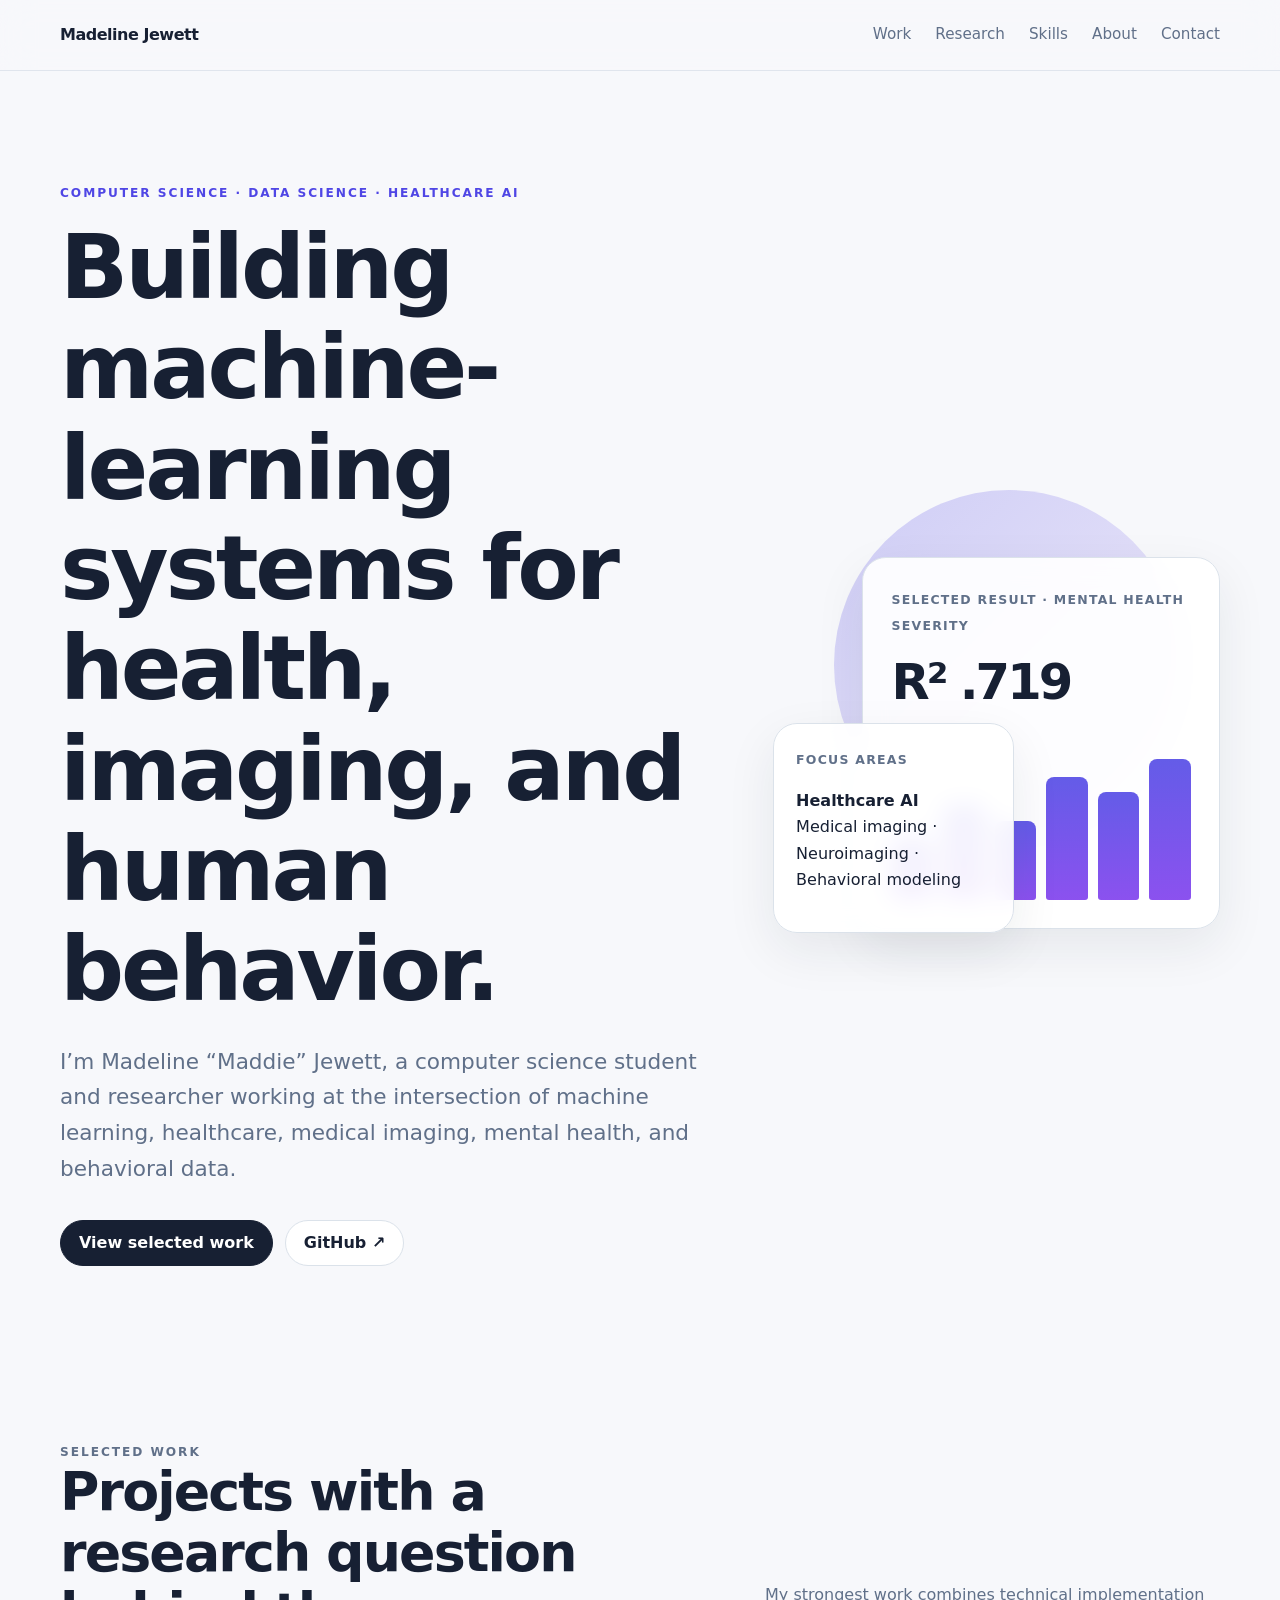
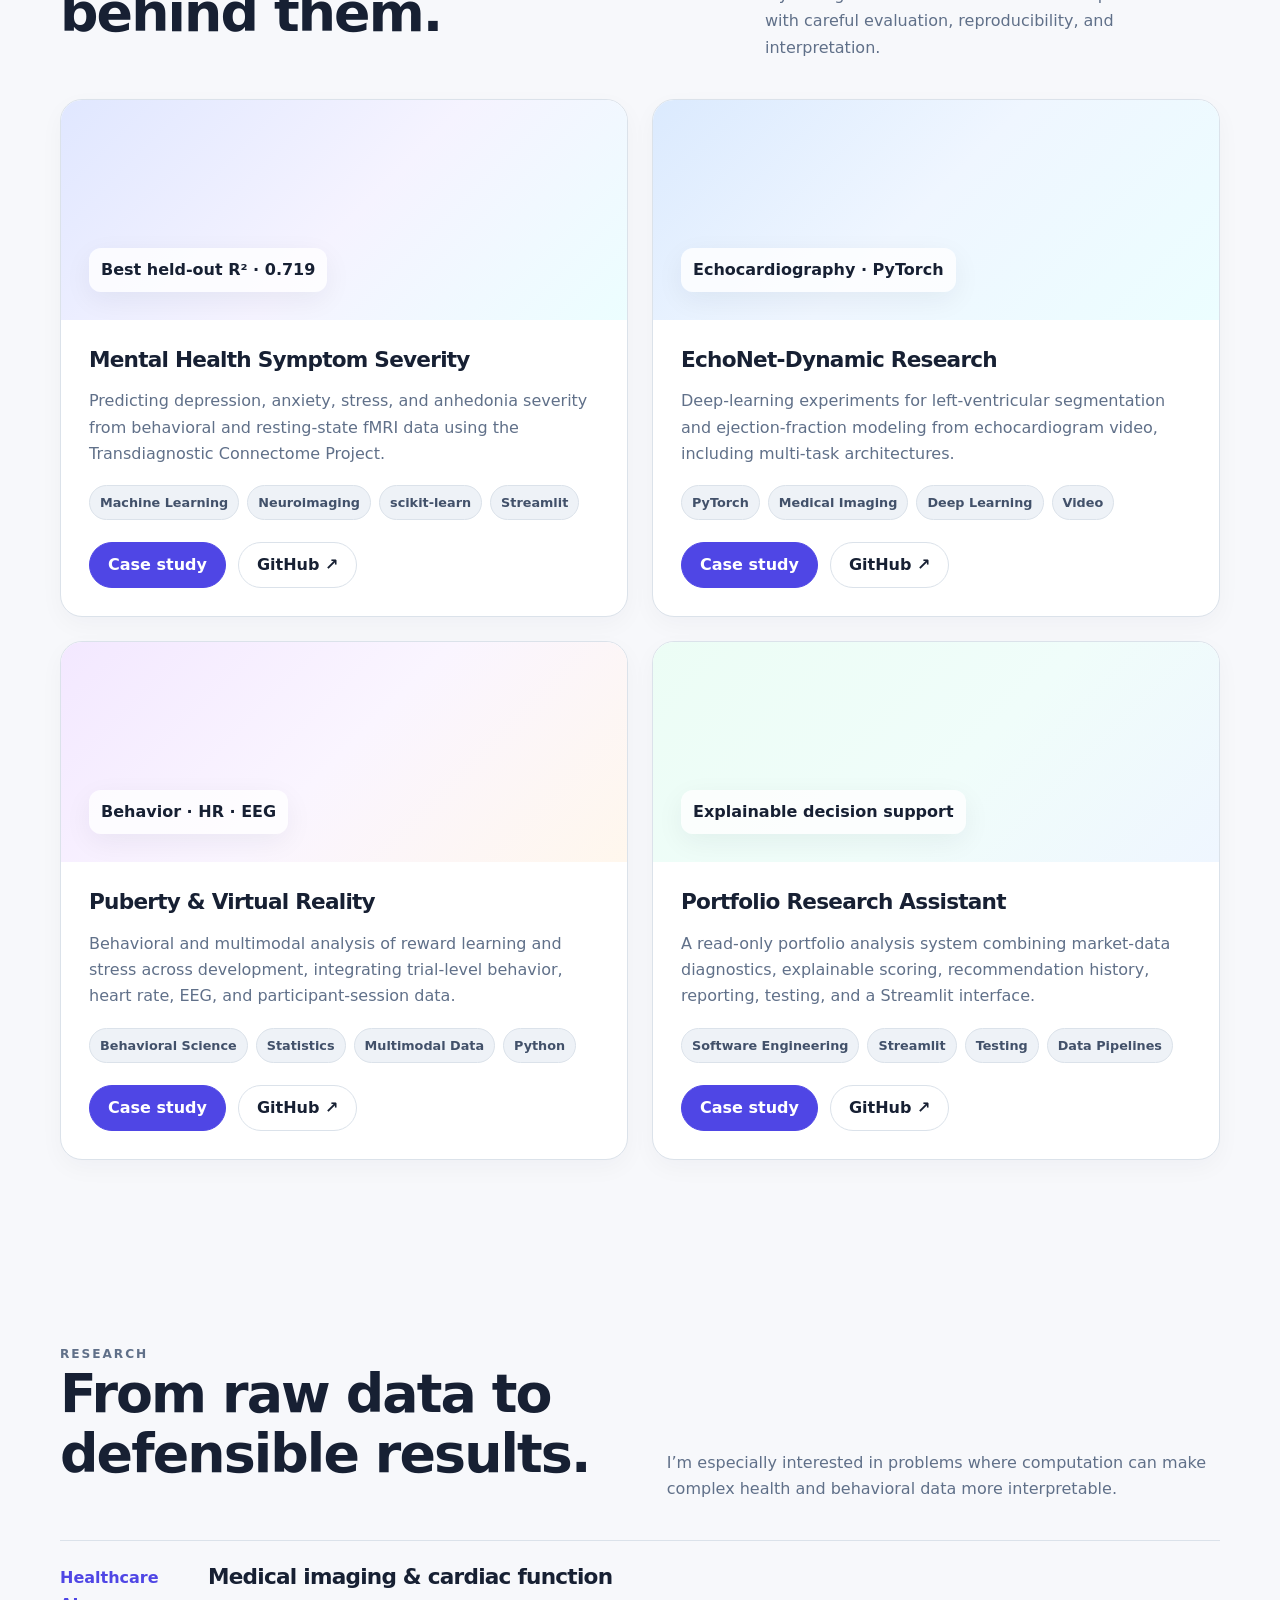
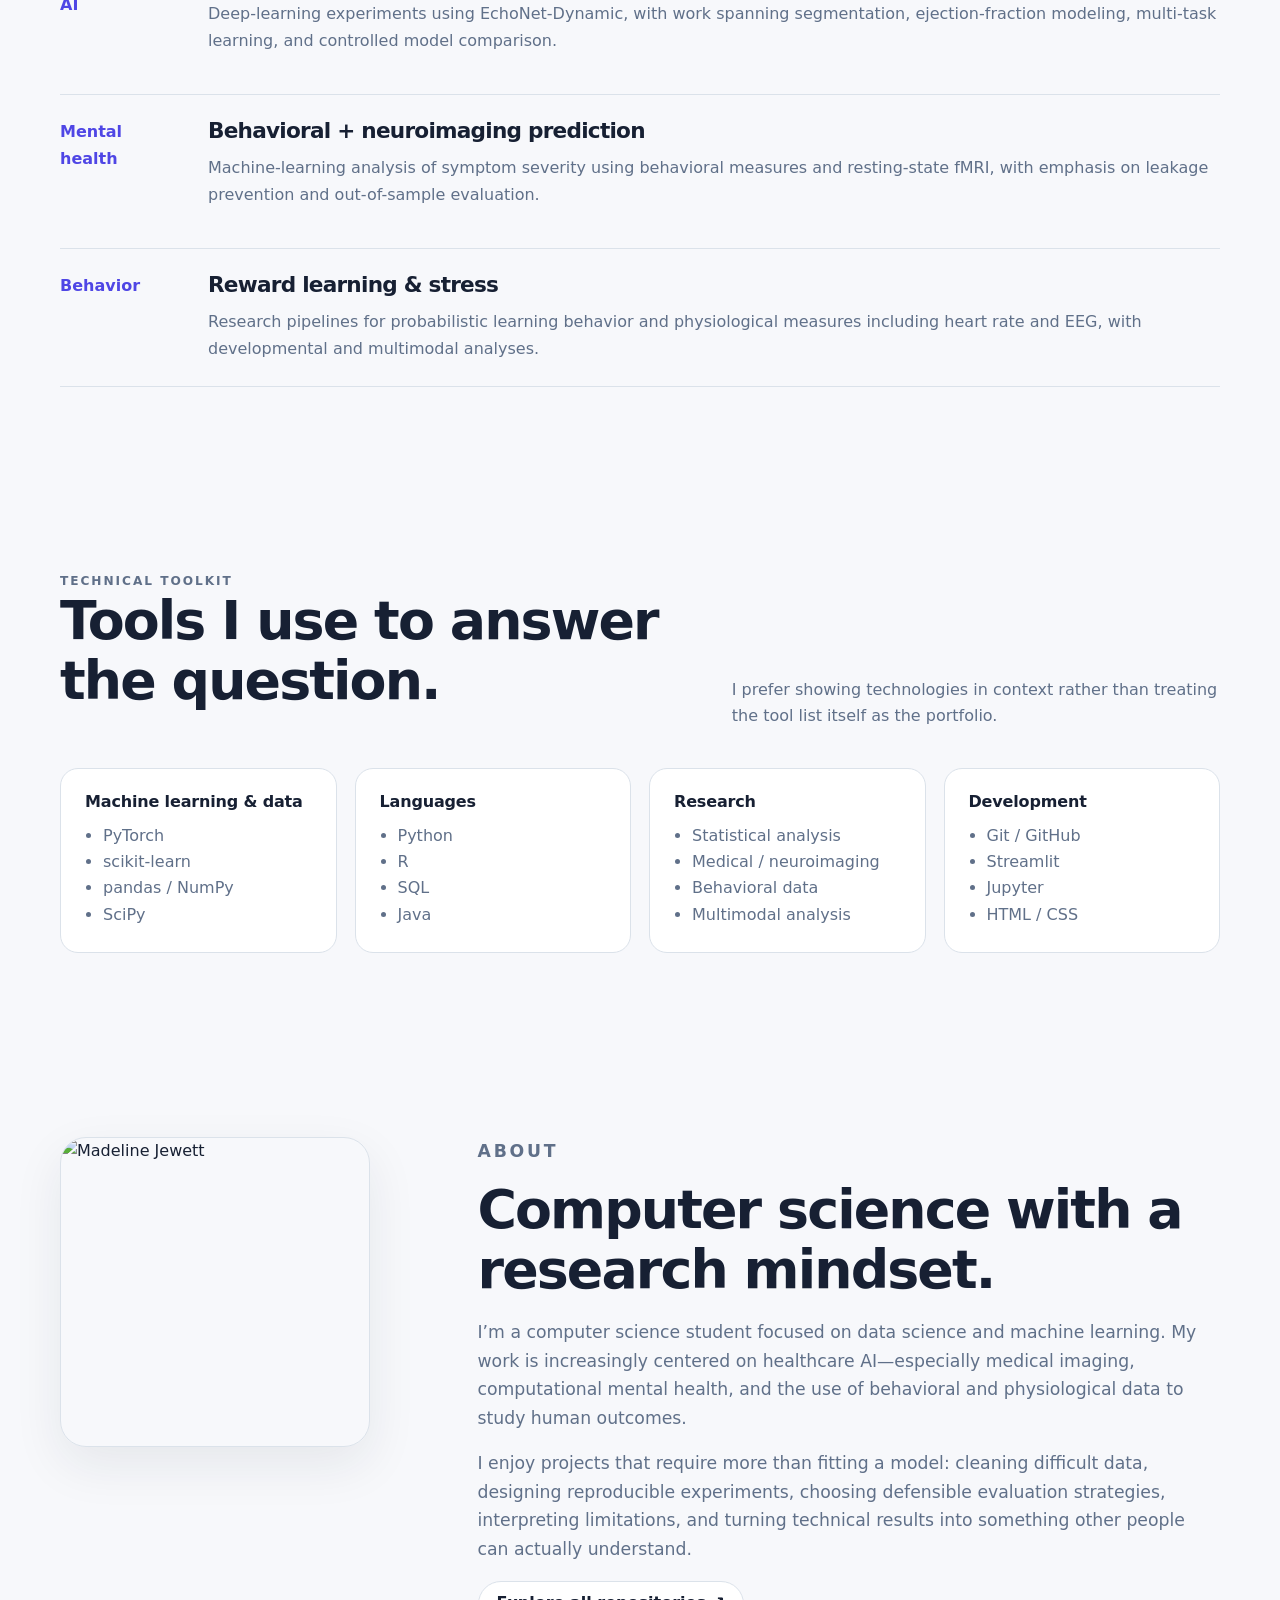
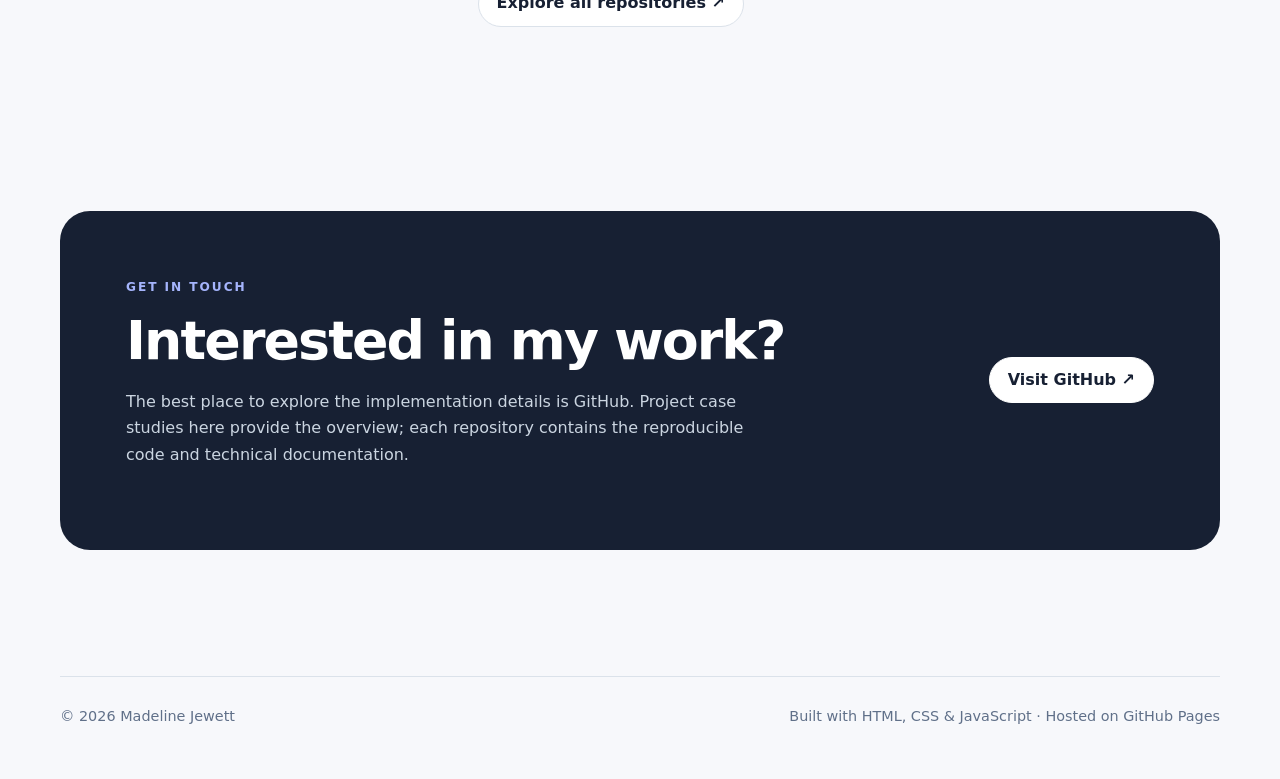
==== index.html @ f9322f72 "Formatting" ====
<!doctype html>
<html lang="en">
  <head><meta charset="utf-8">
    <meta name="viewport" content="width=device-width,initial-scale=1">
    <title>Madeline Jewett | Data Science, Machine Learning & Healthcare AI</title>
    <meta name="description" content="Portfolio of Madeline Jewett: computer science, data science, 
      machine learning, healthcare AI, medical imaging, and behavioral research.">
    <meta property="og:title" content="Madeline Jewett | Portfolio">
    <meta property="og:description" content="Machine learning, healthcare AI, medical imaging, and behavioral research.">
    <meta property="og:type" content="website"><meta property="og:url" content="https://jewettm530.github.io/">
    <link rel="icon" href="assets/images/favicon.svg">
    <link rel="stylesheet" href="assets/css/styles.css"></head>
<body>
  <header class="site-header">
      <div class="container nav">
        <a class="brand" href="#top">Madeline Jewett</a>
        <button class="nav-toggle" aria-label="Toggle navigation">☰</button>
        <nav class="nav-links">
          <a href="#work">Work</a>
          <a href="#research">Research</a>
          <a href="#skills">Skills</a>
          <a href="#about">About</a>
          <a href="#contact">Contact</a>
        </nav>
      </div>
  </header>
  <main id="top">
    <section class="hero">
      <div class="container hero-grid">
        <div>
          <p class="eyebrow">Computer Science · Data Science · Healthcare AI</p>
          <h1>Building machine-learning systems for health, imaging, and human behavior.</h1>
          <p class="hero-copy">I’m Madeline “Maddie” Jewett, a computer science student and 
            researcher working at the intersection of machine learning, healthcare, medical imaging, 
            mental health, and behavioral data.</p>
          <div class="hero-actions">
            <a class="btn btn-primary" href="#work">View selected work</a>
            <a class="btn" href="https://github.com/jewettm530" target="_blank" rel="noreferrer">GitHub ↗</a>
          </div>
        </div>
        <div class="hero-visual" aria-hidden="true">
          <div class="hero-orb"></div>
          <div class="hero-panel main">
            <span class="mini-label">Selected result · mental health severity</span>
            <div class="metric">R² .719</div>
            <div class="chart">
              <div class="bar"></div>
              <div class="bar"></div>
              <div class="bar"></div>
              <div class="bar"></div>
              <div class="bar"></div>
              <div class="bar"></div>
            </div></div>
          <div class="hero-panel small">
            <span class="mini-label">Focus areas</span>
            <p><strong>Healthcare AI</strong>
              <br>Medical imaging · Neuroimaging · Behavioral modeling
            </p>
          </div>
        </div>
      </div>
    </section>
    <section id="work" class="section">
      <div class="container">
        <div class="section-head">
          <div><p class="eyebrow">Selected work</p>
            <h2>Projects with a research question behind them.</h2>
          </div><p>My strongest work combines technical implementation with careful evaluation, 
            reproducibility, and interpretation.</p>
        </div>
        <div class="projects">
          <article class="project-card">
            <div class="project-visual">
              <span class="visual-chip">Best held-out R² · 0.719</span>
            </div>
            <div class="project-body">
              <h3>Mental Health Symptom Severity</h3>
              <p>Predicting depression, anxiety, stress, and anhedonia severity from behavioral and 
                resting-state fMRI data using the Transdiagnostic Connectome Project.</p>
              <div class="tags">
                <span class="tag">Machine Learning</span>
                <span class="tag">Neuroimaging</span>
                <span class="tag">scikit-learn</span>
                <span class="tag">Streamlit</span>
              </div>
              <div class="card-actions">
                <a class="btn btn-accent" href="projects/mh-severity.html">Case study</a>
                <a class="btn" href="https://github.com/jewettm530/MH-Severity" target="_blank" rel="noreferrer">GitHub ↗</a>
              </div>
            </div>
          </article>
          <article class="project-card">
            <div class="project-visual">
              <span class="visual-chip">Echocardiography · PyTorch</span>
            </div>
            <div class="project-body">
              <h3>EchoNet-Dynamic Research</h3>
              <p>Deep-learning experiments for left-ventricular segmentation and ejection-fraction 
                modeling from echocardiogram video, including multi-task architectures.</p>
              <div class="tags">
                <span class="tag">PyTorch</span>
                <span class="tag">Medical Imaging</span>
                <span class="tag">Deep Learning</span>
                <span class="tag">Video</span>
              </div><div class="card-actions">
                <a class="btn btn-accent" href="projects/echonet.html">Case study</a>
                <a class="btn" href="https://github.com/jewettm530/dynamic" target="_blank" rel="noreferrer">GitHub ↗</a>
              </div>
            </div>
          </article>
          <article class="project-card">
            <div class="project-visual">
              <span class="visual-chip">Behavior · HR · EEG</span>
            </div>
            <div class="project-body">
              <h3>Puberty & Virtual Reality</h3>
              <p>Behavioral and multimodal analysis of reward learning and stress across development, 
                integrating trial-level behavior, heart rate, EEG, and participant-session data.</p>
              <div class="tags">
                <span class="tag">Behavioral Science</span>
                <span class="tag">Statistics</span>
                <span class="tag">Multimodal Data</span>
                <span class="tag">Python</span>
              </div><div class="card-actions">
                <a class="btn btn-accent" href="projects/puberty-vr.html">Case study</a>
                <a class="btn" href="https://github.com/jewettm530/Puberty_VR" target="_blank" rel="noreferrer">GitHub ↗</a>
              </div>
            </div>
          </article>
          <article class="project-card">
            <div class="project-visual">
              <span class="visual-chip">Explainable decision support</span>
            </div>
            <div class="project-body">
              <h3>Portfolio Research Assistant</h3>
              <p>A read-only portfolio analysis system combining market-data diagnostics, explainable 
                scoring, recommendation history, reporting, testing, and a Streamlit interface.</p>
              <div class="tags">
                <span class="tag">Software Engineering</span>
                <span class="tag">Streamlit</span>
                <span class="tag">Testing</span>
                <span class="tag">Data Pipelines</span>
              </div>
              <div class="card-actions">
                <a class="btn btn-accent" href="projects/portfolio-assistant.html">Case study</a>
                <a class="btn" href="https://github.com/jewettm530/Stock_Agent" target="_blank" rel="noreferrer">GitHub ↗</a>
              </div>
            </div>
          </article>
        </div>
      </div>
    </section>
    <section id="research" class="section">
      <div class="container">
        <div class="section-head">
          <div><p class="eyebrow">Research</p>
            <h2>From raw data to defensible results.</h2>
          </div>
          <p>I’m especially interested in problems where computation can make complex health and 
            behavioral data more interpretable.</p>
        </div>
        <div class="timeline">
          <div class="timeline-item">
            <div class="timeline-date">Healthcare AI</div>
            <div class="timeline-copy">
              <h3>Medical imaging & cardiac function</h3>
              <p>Deep-learning experiments using EchoNet-Dynamic, with work spanning segmentation, 
                ejection-fraction modeling, multi-task learning, and controlled model comparison.</p>
            </div>
          </div>
          <div class="timeline-item">
            <div class="timeline-date">Mental health</div>
            <div class="timeline-copy">
              <h3>Behavioral + neuroimaging prediction</h3>
              <p>Machine-learning analysis of symptom severity using behavioral measures and 
                resting-state fMRI, with emphasis on leakage prevention and out-of-sample evaluation.</p>
            </div>
          </div>
          <div class="timeline-item">
            <div class="timeline-date">Behavior
            </div>
            <div class="timeline-copy">
              <h3>Reward learning & stress</h3>
              <p>Research pipelines for probabilistic learning behavior and physiological measures 
                including heart rate and EEG, with developmental and multimodal analyses.</p>
            </div>
          </div>
        </div>
      </div>
    </section>
    <section id="skills" class="section">
      <div class="container">
        <div class="section-head">
          <div><p class="eyebrow">Technical toolkit</p>
            <h2>Tools I use to answer the question.</h2>
          </div>
          <p>I prefer showing technologies in context rather than treating the tool list itself as the 
            portfolio.</p>
        </div>
        <div class="skills-grid">
          <div class="skill-card">
            <h3>Machine learning & data</h3>
            <ul class="skill-list">
              <li>PyTorch</li>
              <li>scikit-learn</li>
              <li>pandas / NumPy</li>
              <li>SciPy</li>
            </ul>
          </div>
          <div class="skill-card">
            <h3>Languages</h3>
            <ul class="skill-list">
              <li>Python</li>
              <li>R</li>
              <li>SQL</li>
              <li>Java</li>
            </ul>
          </div>
          <div class="skill-card">
            <h3>Research</h3>
            <ul class="skill-list">
              <li>Statistical analysis</li>
              <li>Medical / neuroimaging</li>
              <li>Behavioral data</li>
              <li>Multimodal analysis</li>
            </ul>
          </div>
          <div class="skill-card">
            <h3>Development</h3>
            <ul class="skill-list">
              <li>Git / GitHub</li>
              <li>Streamlit</li>
              <li>Jupyter</li>
              <li>HTML / CSS</li>
            </ul>
          </div>
        </div>
      </div>
    </section>
    <section id="about" class="section">
      <div class="container about-grid">
        <div>
          <img class="profile-img" src="https://avatars.githubusercontent.com/u/276103798?v=4" alt="Madeline Jewett">
        </div>
        <div class="about-copy">
          <p class="eyebrow">About</p>
          <h2>Computer science with a research mindset.</h2>
          <p>I’m a computer science student focused on data science and machine learning. My work is increasingly
            centered on healthcare AI—especially medical imaging, computational mental health, and the use of 
            behavioral and physiological data to study human outcomes.</p>
          <p>I enjoy projects that require more than fitting a model: cleaning difficult data, designing 
            reproducible experiments, choosing defensible evaluation strategies, interpreting limitations, 
            and turning technical results into something other people can actually understand.</p>
          <div class="hero-actions">
            <a class="btn" href="https://github.com/jewettm530" target="_blank" rel="noreferrer">Explore all repositories ↗</a>
          </div>
        </div>
      </div>
    </section>
    <section id="contact" class="section">
      <div class="container">
        <div class="contact-card">
          <div><p class="eyebrow" style="color:#a5b4fc">Get in touch</p>
            <h2>Interested in my work?</h2>
            <p>The best place to explore the implementation details is GitHub. Project case studies here 
              provide the overview; each repository contains the reproducible code and technical 
              documentation.</p>
          </div>
          <a class="btn" href="https://github.com/jewettm530" target="_blank" rel="noreferrer">Visit GitHub ↗</a>
        </div>
      </div>
    </section>
  </main>
  <footer class="site-footer">
    <div class="container footer-row">
      <span>© <span data-year></span> Madeline Jewett</span>
      <span>Built with HTML, CSS & JavaScript · Hosted on GitHub Pages</span>
    </div>
  </footer>
  <script src="assets/js/main.js"></script>
</body>
</html>
---- assets/css/styles.css ----
:root{--bg:#f7f8fb;--surface:#fff;--surface2:#eef2f7;--text:#172033;--muted:#607089;--line:#dbe2ea;--accent:#4f46e5;--accent2:#7c3aed;--soft:#eef2ff;--shadow:0 18px 50px rgba(23,32,51,.08);--r:22px;--max:1160px}*{box-sizing:border-box}html{scroll-behavior:smooth}body{margin:0;background:var(--bg);color:var(--text);font-family:Inter,ui-sans-serif,system-ui,-apple-system,BlinkMacSystemFont,"Segoe UI",sans-serif;line-height:1.65;-webkit-font-smoothing:antialiased}a{color:inherit;text-decoration:none}a:focus-visible,button:focus-visible{outline:3px solid rgba(79,70,229,.35);outline-offset:4px}img{max-width:100%;display:block}.container{width:min(calc(100% - 40px),var(--max));margin:auto}.section{padding:92px 0}.site-header{position:sticky;top:0;z-index:50;backdrop-filter:blur(16px);background:rgba(247,248,251,.88);border-bottom:1px solid rgba(219,226,234,.8)}.nav{min-height:70px;display:flex;align-items:center;justify-content:space-between;gap:28px}.brand{font-weight:850;letter-spacing:-.03em}.nav-links{display:flex;align-items:center;gap:24px;color:var(--muted);font-size:.95rem}.nav-links a:hover{color:var(--text)}.nav-toggle{display:none;border:0;background:transparent;font-size:1.5rem;color:var(--text)}.hero{padding:112px 0 84px;overflow:hidden}.hero-grid{display:grid;grid-template-columns:1.18fr .82fr;gap:70px;align-items:center}.eyebrow{margin:0 0 14px;text-transform:uppercase;letter-spacing:.16em;font-size:.76rem;font-weight:800;color:var(--accent)}h1,h2,h3{line-height:1.12;letter-spacing:-.035em;margin-top:0}h1{font-size:clamp(3.35rem,7vw,6.5rem);margin-bottom:24px}h2{font-size:clamp(2.25rem,4.2vw,3.75rem);margin-bottom:18px}h3{font-size:1.35rem;margin-bottom:12px}.hero-copy{font-size:clamp(1.1rem,1.8vw,1.35rem);color:var(--muted);max-width:720px;margin:0 0 34px}.hero-actions,.card-actions{display:flex;gap:12px;flex-wrap:wrap}.btn{display:inline-flex;align-items:center;justify-content:center;gap:8px;min-height:46px;padding:0 18px;border-radius:999px;font-weight:750;border:1px solid var(--line);background:var(--surface);transition:.2s}.btn:hover{transform:translateY(-2px);box-shadow:0 8px 22px rgba(23,32,51,.09)}.btn-primary{background:var(--text);color:#fff;border-color:var(--text)}.btn-accent{background:var(--accent);color:#fff;border-color:var(--accent)}.hero-visual{position:relative;min-height:500px}.hero-orb{position:absolute;width:350px;height:350px;border-radius:50%;background:linear-gradient(135deg,rgba(79,70,229,.24),rgba(124,58,237,.08));right:8%;top:3%}.hero-panel{position:absolute;background:rgba(255,255,255,.92);border:1px solid var(--line);border-radius:24px;box-shadow:var(--shadow);backdrop-filter:blur(12px)}.hero-panel.main{width:80%;right:0;top:82px;padding:28px}.hero-panel.small{width:54%;left:0;bottom:42px;padding:22px}.mini-label{color:var(--muted);font-size:.78rem;text-transform:uppercase;letter-spacing:.1em;font-weight:800}.metric{font-size:3.1rem;font-weight:850;letter-spacing:-.06em;margin:4px 0 0}.chart{height:150px;margin-top:26px;display:flex;align-items:end;gap:10px}.bar{flex:1;border-radius:8px 8px 3px 3px;background:linear-gradient(180deg,var(--accent),var(--accent2));opacity:.88}.bar:nth-child(1){height:42%}.bar:nth-child(2){height:64%}.bar:nth-child(3){height:53%}.bar:nth-child(4){height:82%}.bar:nth-child(5){height:72%}.bar:nth-child(6){height:94%}.section-head{display:flex;justify-content:space-between;gap:30px;align-items:end;margin-bottom:38px}.section-head p{max-width:630px;color:var(--muted);margin:0}.projects{display:grid;grid-template-columns:repeat(2,minmax(0,1fr));gap:24px}.project-card{background:var(--surface);border:1px solid var(--line);border-radius:var(--r);overflow:hidden;box-shadow:0 8px 24px rgba(23,32,51,.035);transition:.25s}.project-card:hover{transform:translateY(-4px);box-shadow:var(--shadow)}.project-visual{min-height:220px;padding:28px;display:flex;align-items:flex-end;background:linear-gradient(135deg,#e0e7ff,#f5f3ff 52%,#ecfeff)}.project-card:nth-child(2) .project-visual{background:linear-gradient(135deg,#dbeafe,#eff6ff 48%,#ecfeff)}.project-card:nth-child(3) .project-visual{background:linear-gradient(135deg,#f3e8ff,#faf5ff 50%,#fff7ed)}.project-card:nth-child(4) .project-visual{background:linear-gradient(135deg,#ecfdf5,#f0fdfa 55%,#eff6ff)}.visual-chip{display:inline-flex;padding:9px 12px;border-radius:12px;background:rgba(255,255,255,.8);font-weight:800;box-shadow:0 8px 28px rgba(23,32,51,.06)}.project-body{padding:28px}.project-body p{color:var(--muted);margin-bottom:18px}.tags{display:flex;gap:8px;flex-wrap:wrap;margin:18px 0 22px}.tag{border:1px solid var(--line);background:var(--surface2);color:#42516a;padding:6px 10px;border-radius:999px;font-size:.8rem;font-weight:700}.timeline{display:grid;gap:16px}.timeline-item{display:grid;grid-template-columns:120px 1fr;gap:28px;padding:24px 0;border-top:1px solid var(--line)}.timeline-item:last-child{border-bottom:1px solid var(--line)}.timeline-date{color:var(--accent);font-weight:850}.timeline-copy p{margin:6px 0 0;color:var(--muted)}.skills-grid{display:grid;grid-template-columns:repeat(4,minmax(0,1fr));gap:18px}.skill-card{background:var(--surface);border:1px solid var(--line);border-radius:18px;padding:24px}.skill-card h3{font-size:1rem;letter-spacing:-.01em}.skill-list{color:var(--muted);margin:0;padding-left:18px}.about-grid{display:grid;grid-template-columns:.65fr 1.35fr;gap:60px;align-items:start}.profile-img{width:100%;max-width:310px;aspect-ratio:1;object-fit:cover;border-radius:26px;border:1px solid var(--line);box-shadow:var(--shadow)}.about-copy p{color:var(--muted);font-size:1.08rem}.contact-card{background:var(--text);color:#fff;border-radius:30px;padding:clamp(30px,6vw,66px);display:flex;justify-content:space-between;align-items:center;gap:40px}.contact-card p{color:#cbd5e1;max-width:630px}.contact-card .btn{background:#fff;color:var(--text);border-color:#fff}.site-footer{padding:34px 0 50px;color:var(--muted);font-size:.9rem}.footer-row{display:flex;justify-content:space-between;gap:20px;flex-wrap:wrap;border-top:1px solid var(--line);padding-top:28px}.project-hero{padding:96px 0 54px}.project-hero .lede{max-width:820px;color:var(--muted);font-size:1.25rem}.breadcrumb{font-size:.9rem;color:var(--muted);margin-bottom:32px}.case-grid{display:grid;grid-template-columns:1fr 1fr;gap:24px}.case-card{background:var(--surface);border:1px solid var(--line);border-radius:20px;padding:26px}.case-card p,.case-card li{color:var(--muted)}.stat-grid{display:grid;grid-template-columns:repeat(3,1fr);gap:14px;margin:30px 0}.stat{background:var(--surface);border:1px solid var(--line);border-radius:18px;padding:22px}.stat strong{display:block;font-size:2rem;letter-spacing:-.05em}.stat span{color:var(--muted);font-size:.86rem}.flow{margin:30px 0;padding:28px;border-radius:20px;border:1px solid var(--line);background:var(--surface);font-weight:750;text-align:center;word-spacing:8px}.prose{max-width:860px}.prose p,.prose li{color:var(--muted)}.prose h2{margin-top:54px}.prose h3{margin-top:34px}.callout{border-left:4px solid var(--accent);background:var(--soft);padding:18px 20px;border-radius:0 14px 14px 0;margin:24px 0}@media(max-width:900px){.hero-grid,.about-grid,.case-grid{grid-template-columns:1fr}.hero-visual{min-height:430px;margin-top:-20px}.projects{grid-template-columns:1fr}.skills-grid{grid-template-columns:repeat(2,1fr)}.contact-card{align-items:flex-start;flex-direction:column}}@media(max-width:700px){.container{width:min(calc(100% - 28px),var(--max))}.section{padding:72px 0}.nav-toggle{display:block}.nav-links{display:none;position:absolute;top:70px;left:14px;right:14px;padding:18px;border:1px solid var(--line);border-radius:18px;background:var(--surface);box-shadow:var(--shadow);flex-direction:column;align-items:flex-start}.nav-links.open{display:flex}h1{font-size:clamp(3rem,15vw,4.5rem)}.hero{padding-top:78px}.hero-panel.main{width:88%}.hero-panel.small{width:64%;bottom:28px}.section-head{align-items:flex-start;flex-direction:column}.timeline-item{grid-template-columns:1fr;gap:6px}.skills-grid,.stat-grid{grid-template-columns:1fr}.about-grid{gap:28px}}
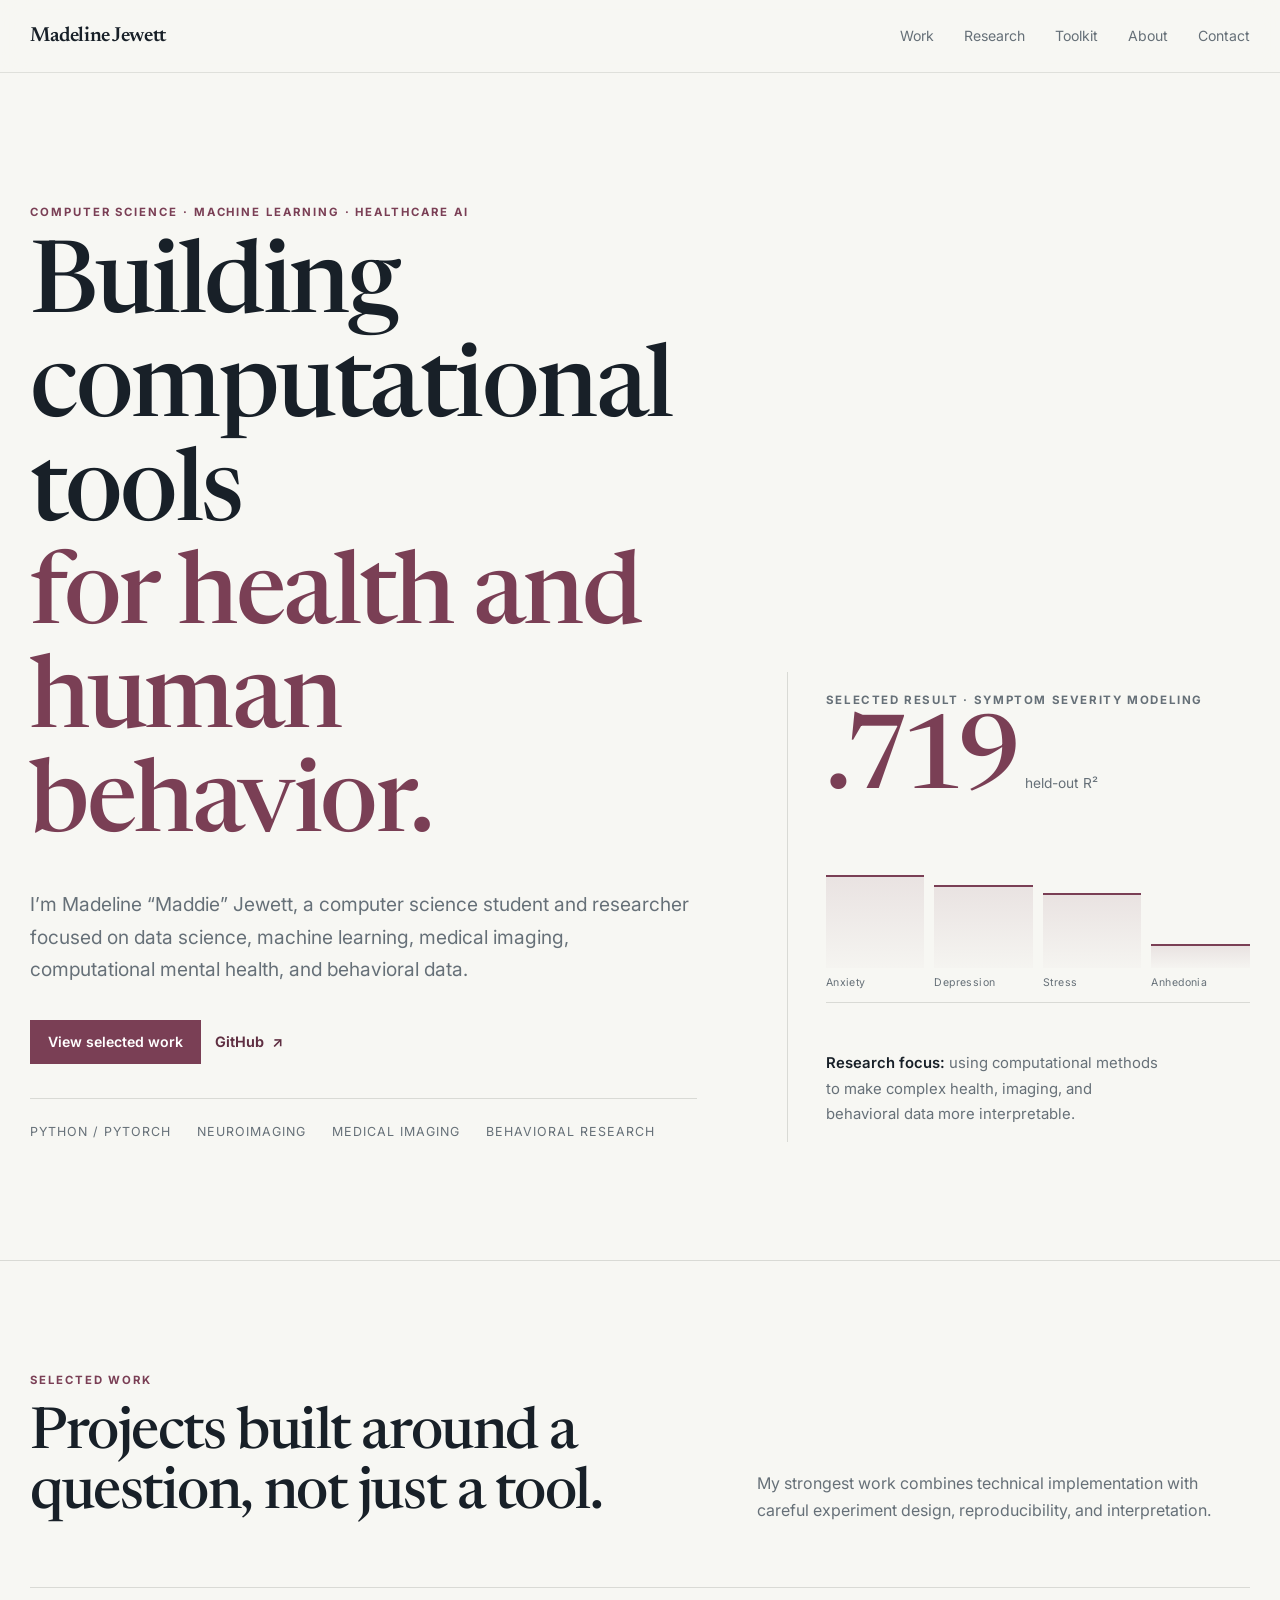
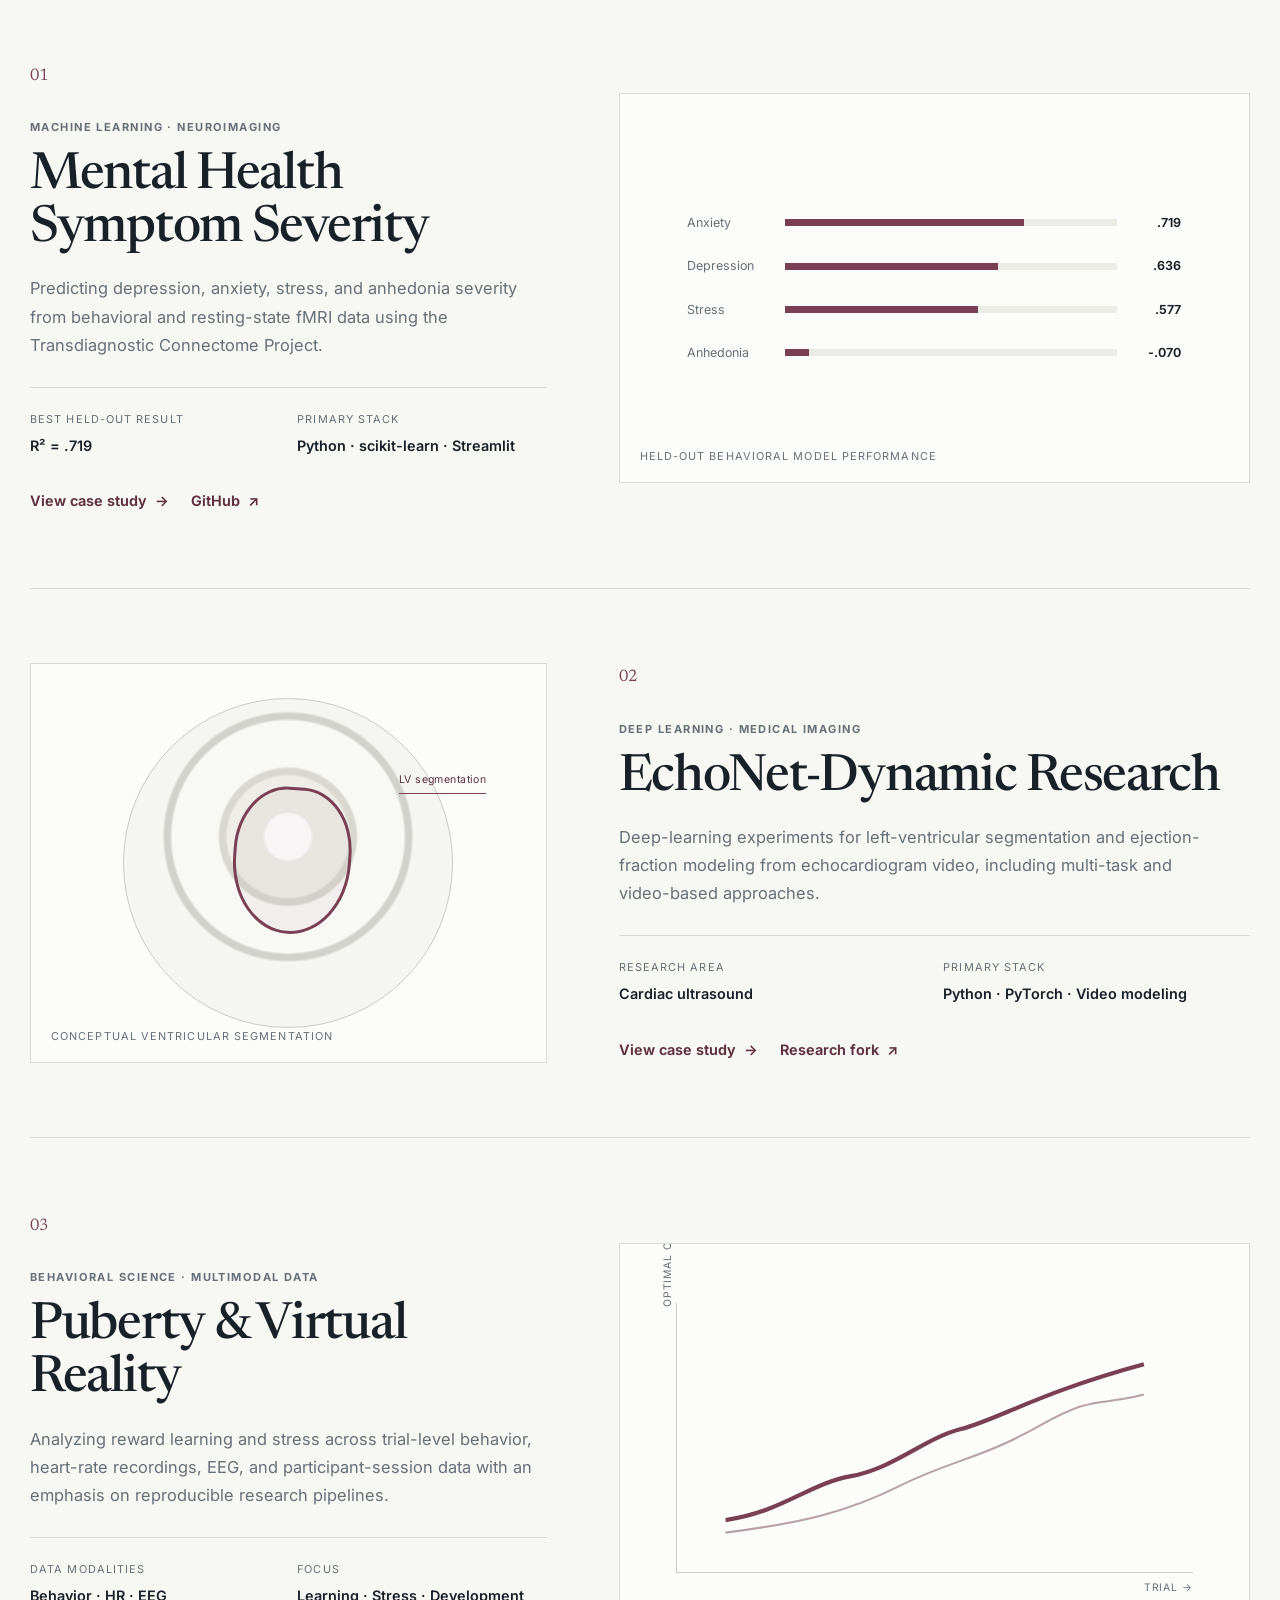
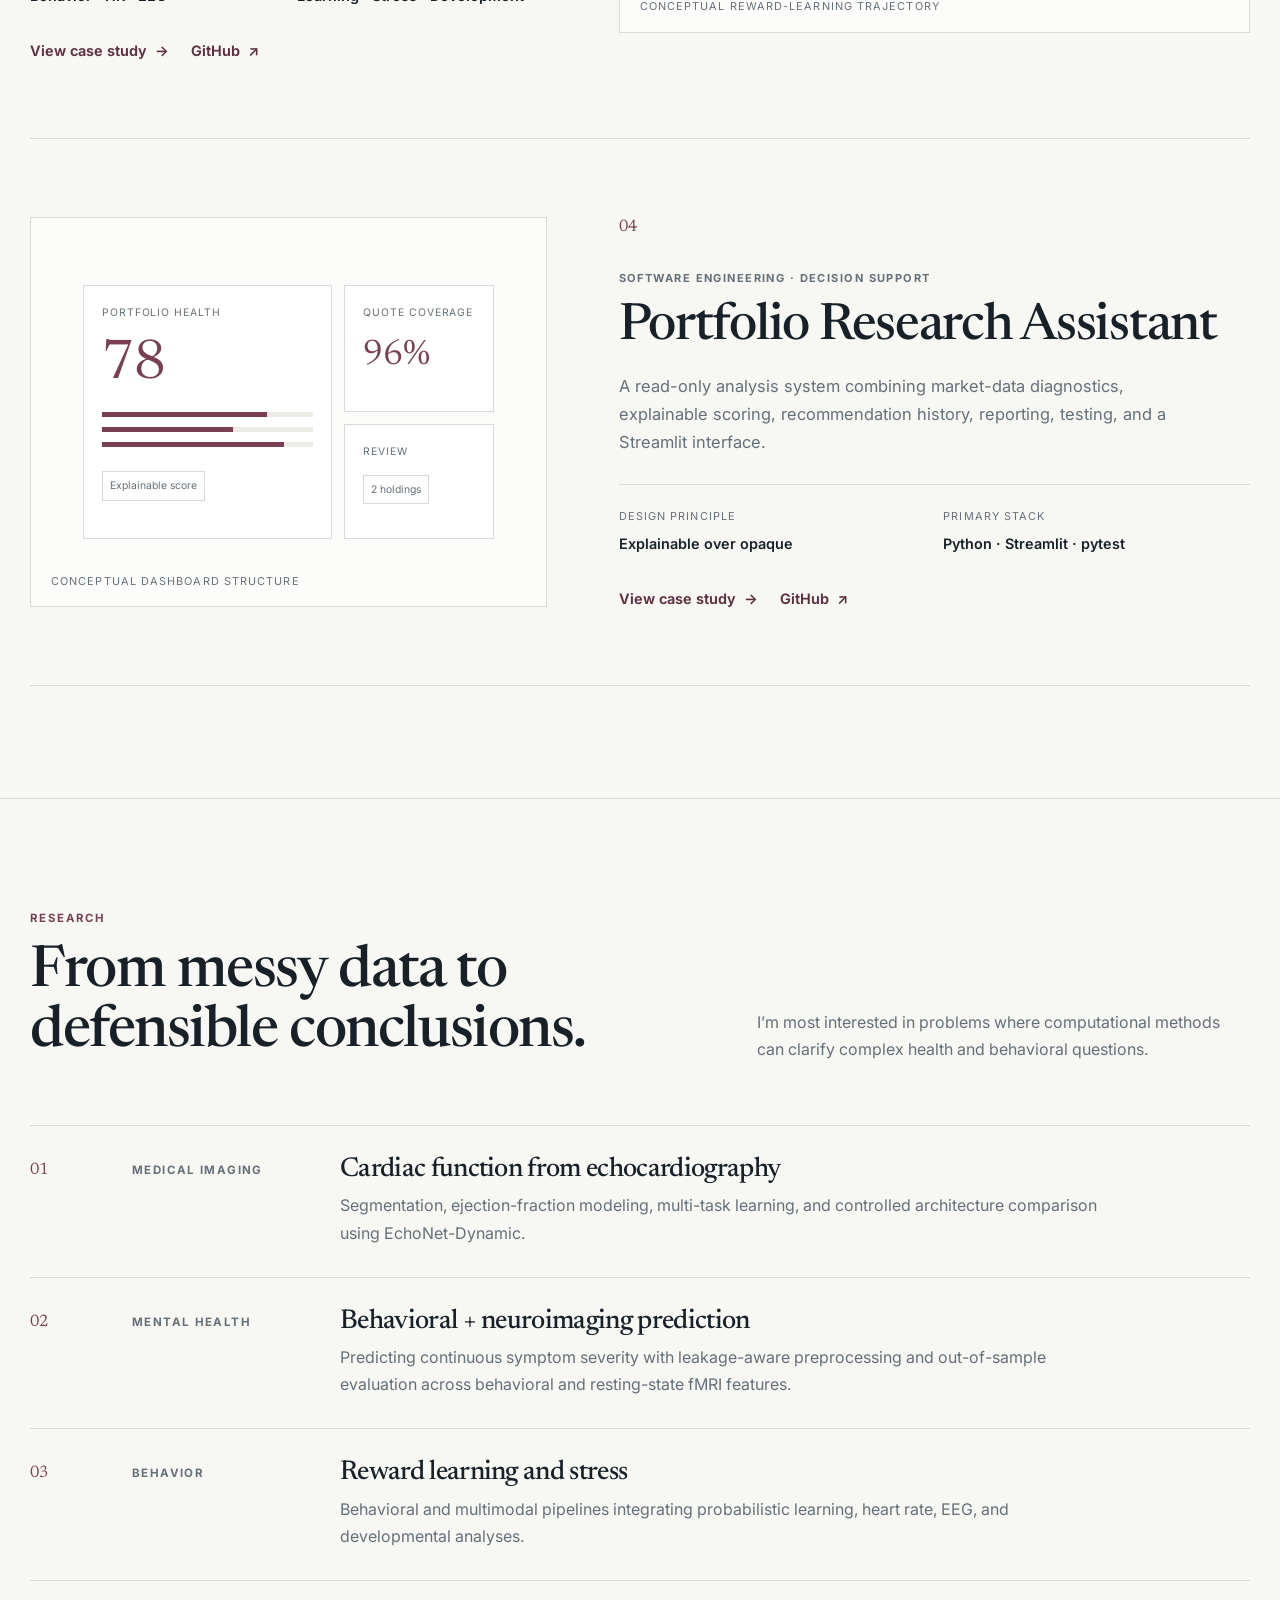
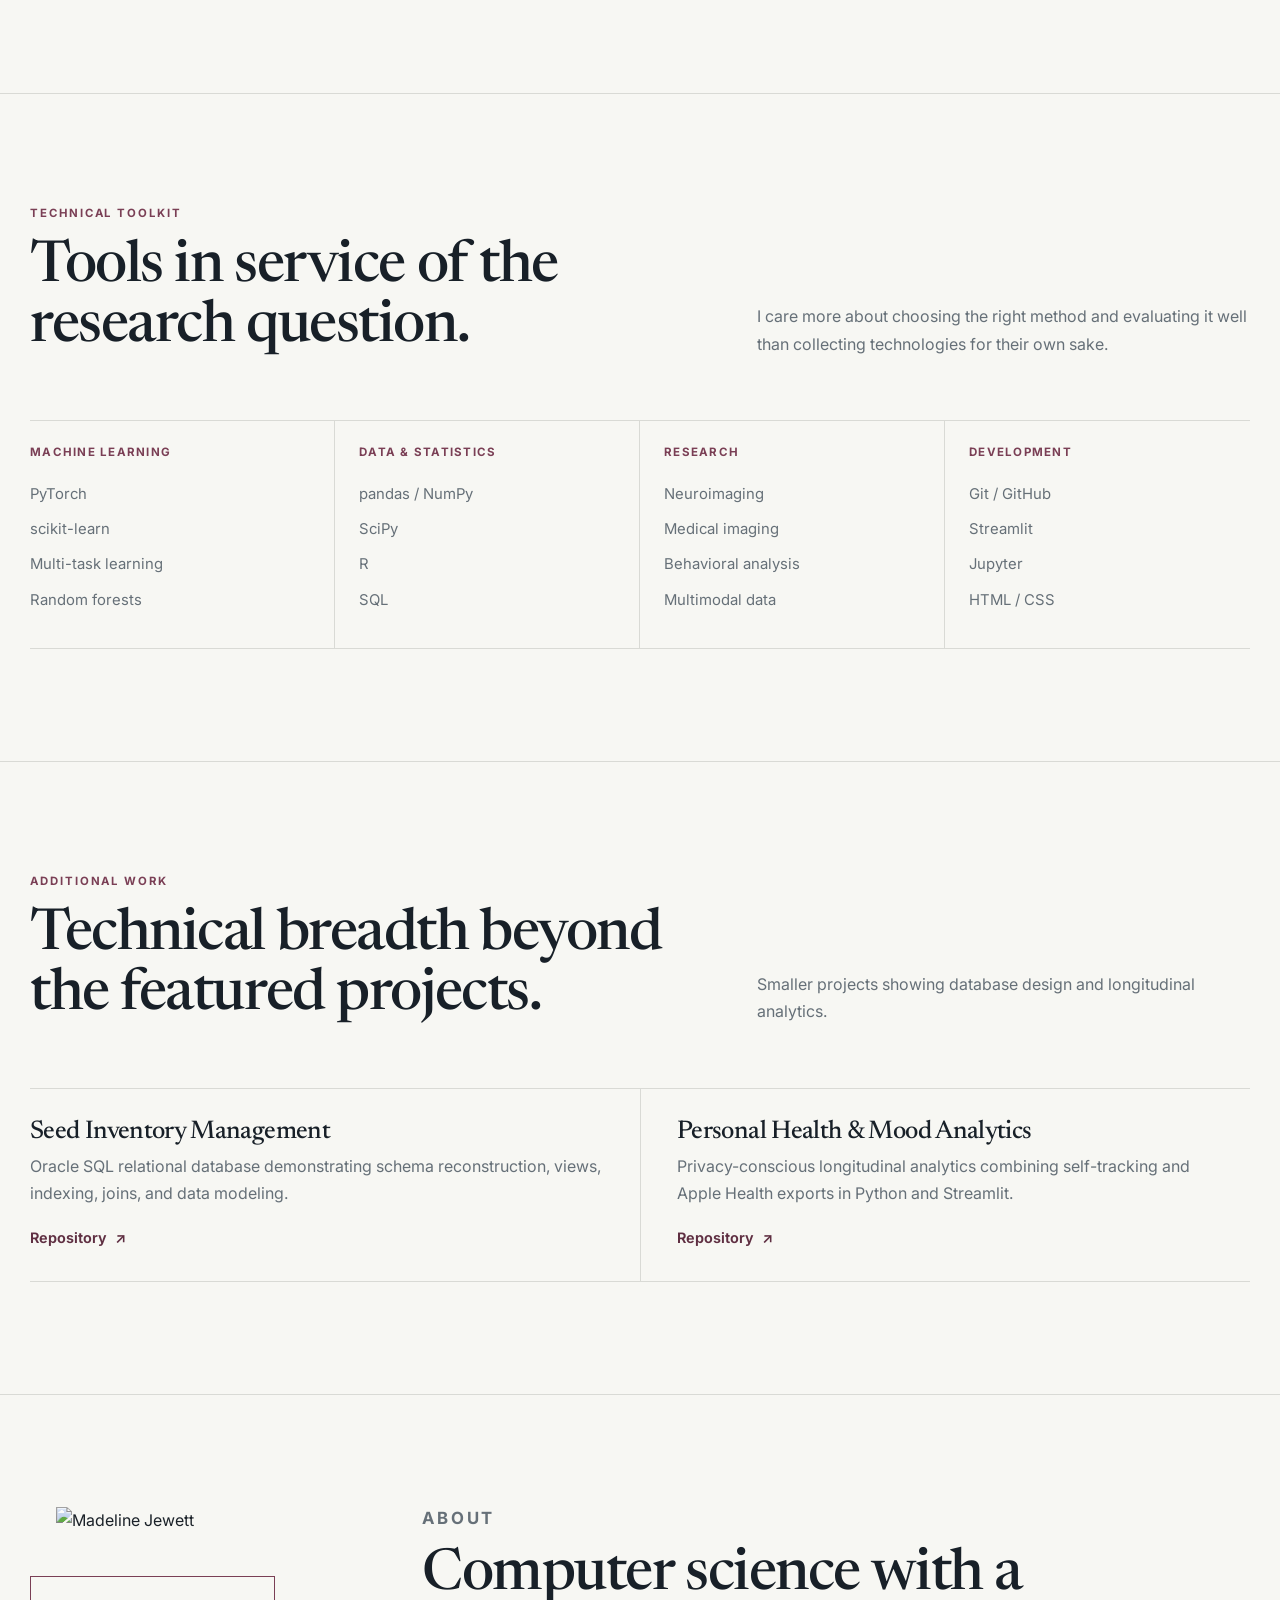
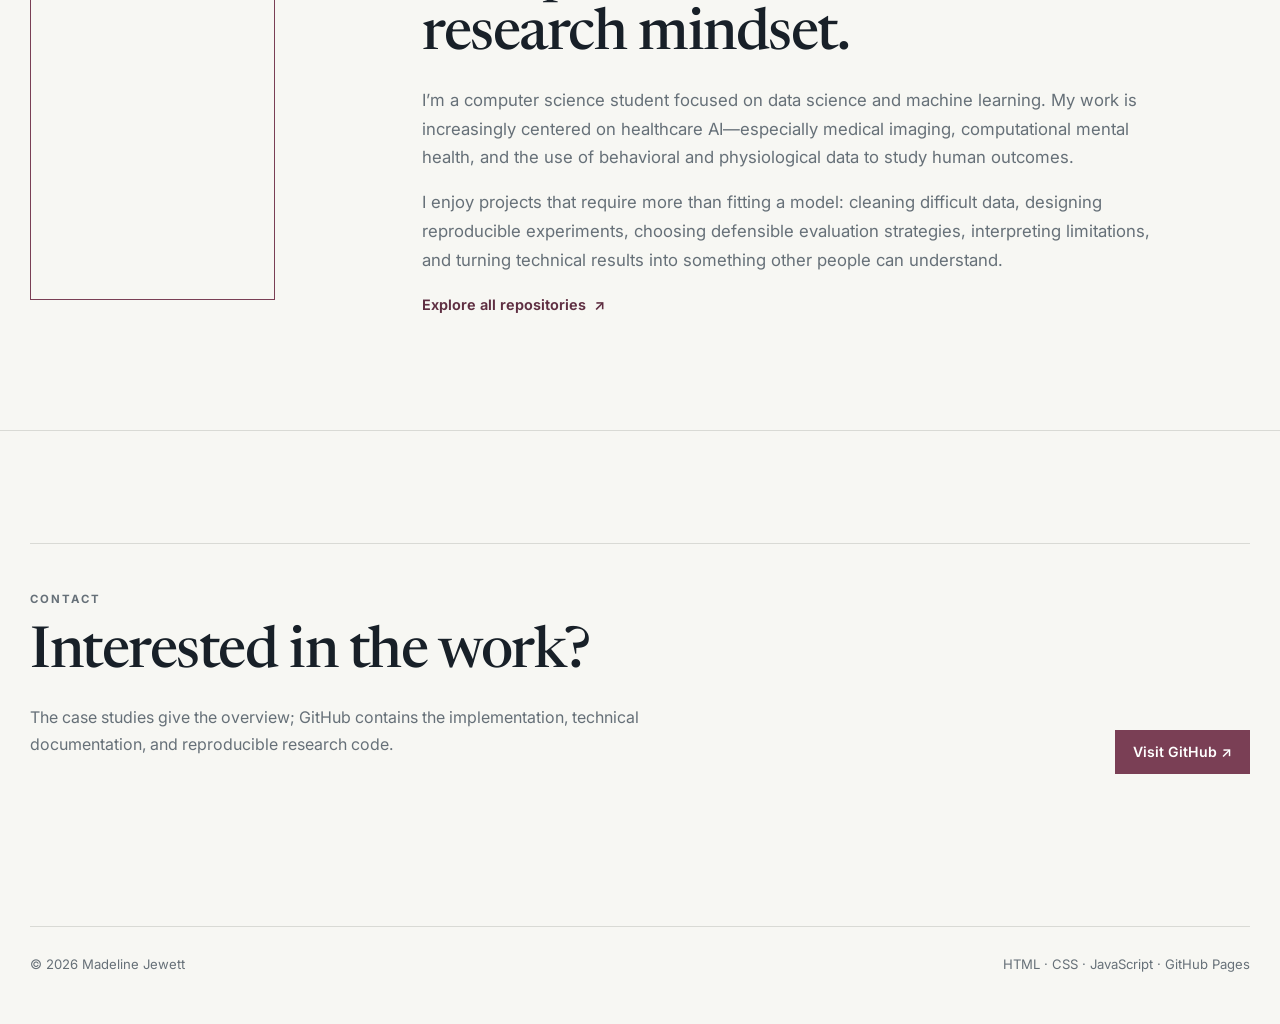
==== commit c409a150: "Refine portfolio design and layout" ====
--- a/index.html
+++ b/index.html
@@ -1,282 +1,13 @@
-<!doctype html>
-<html lang="en">
-  <head><meta charset="utf-8">
-    <meta name="viewport" content="width=device-width,initial-scale=1">
-    <title>Madeline Jewett | Data Science, Machine Learning & Healthcare AI</title>
-    <meta name="description" content="Portfolio of Madeline Jewett: computer science, data science, 
-      machine learning, healthcare AI, medical imaging, and behavioral research.">
-    <meta property="og:title" content="Madeline Jewett | Portfolio">
-    <meta property="og:description" content="Machine learning, healthcare AI, medical imaging, and behavioral research.">
-    <meta property="og:type" content="website"><meta property="og:url" content="https://jewettm530.github.io/">
-    <link rel="icon" href="assets/images/favicon.svg">
-    <link rel="stylesheet" href="assets/css/styles.css"></head>
-<body>
-  <header class="site-header">
-      <div class="container nav">
-        <a class="brand" href="#top">Madeline Jewett</a>
-        <button class="nav-toggle" aria-label="Toggle navigation">☰</button>
-        <nav class="nav-links">
-          <a href="#work">Work</a>
-          <a href="#research">Research</a>
-          <a href="#skills">Skills</a>
-          <a href="#about">About</a>
-          <a href="#contact">Contact</a>
-        </nav>
-      </div>
-  </header>
-  <main id="top">
-    <section class="hero">
-      <div class="container hero-grid">
-        <div>
-          <p class="eyebrow">Computer Science · Data Science · Healthcare AI</p>
-          <h1>Building machine-learning systems for health, imaging, and human behavior.</h1>
-          <p class="hero-copy">I’m Madeline “Maddie” Jewett, a computer science student and 
-            researcher working at the intersection of machine learning, healthcare, medical imaging, 
-            mental health, and behavioral data.</p>
-          <div class="hero-actions">
-            <a class="btn btn-primary" href="#work">View selected work</a>
-            <a class="btn" href="https://github.com/jewettm530" target="_blank" rel="noreferrer">GitHub ↗</a>
-          </div>
-        </div>
-        <div class="hero-visual" aria-hidden="true">
-          <div class="hero-orb"></div>
-          <div class="hero-panel main">
-            <span class="mini-label">Selected result · mental health severity</span>
-            <div class="metric">R² .719</div>
-            <div class="chart">
-              <div class="bar"></div>
-              <div class="bar"></div>
-              <div class="bar"></div>
-              <div class="bar"></div>
-              <div class="bar"></div>
-              <div class="bar"></div>
-            </div></div>
-          <div class="hero-panel small">
-            <span class="mini-label">Focus areas</span>
-            <p><strong>Healthcare AI</strong>
-              <br>Medical imaging · Neuroimaging · Behavioral modeling
-            </p>
-          </div>
-        </div>
-      </div>
-    </section>
-    <section id="work" class="section">
-      <div class="container">
-        <div class="section-head">
-          <div><p class="eyebrow">Selected work</p>
-            <h2>Projects with a research question behind them.</h2>
-          </div><p>My strongest work combines technical implementation with careful evaluation, 
-            reproducibility, and interpretation.</p>
-        </div>
-        <div class="projects">
-          <article class="project-card">
-            <div class="project-visual">
-              <span class="visual-chip">Best held-out R² · 0.719</span>
-            </div>
-            <div class="project-body">
-              <h3>Mental Health Symptom Severity</h3>
-              <p>Predicting depression, anxiety, stress, and anhedonia severity from behavioral and 
-                resting-state fMRI data using the Transdiagnostic Connectome Project.</p>
-              <div class="tags">
-                <span class="tag">Machine Learning</span>
-                <span class="tag">Neuroimaging</span>
-                <span class="tag">scikit-learn</span>
-                <span class="tag">Streamlit</span>
-              </div>
-              <div class="card-actions">
-                <a class="btn btn-accent" href="projects/mh-severity.html">Case study</a>
-                <a class="btn" href="https://github.com/jewettm530/MH-Severity" target="_blank" rel="noreferrer">GitHub ↗</a>
-              </div>
-            </div>
-          </article>
-          <article class="project-card">
-            <div class="project-visual">
-              <span class="visual-chip">Echocardiography · PyTorch</span>
-            </div>
-            <div class="project-body">
-              <h3>EchoNet-Dynamic Research</h3>
-              <p>Deep-learning experiments for left-ventricular segmentation and ejection-fraction 
-                modeling from echocardiogram video, including multi-task architectures.</p>
-              <div class="tags">
-                <span class="tag">PyTorch</span>
-                <span class="tag">Medical Imaging</span>
-                <span class="tag">Deep Learning</span>
-                <span class="tag">Video</span>
-              </div><div class="card-actions">
-                <a class="btn btn-accent" href="projects/echonet.html">Case study</a>
-                <a class="btn" href="https://github.com/jewettm530/dynamic" target="_blank" rel="noreferrer">GitHub ↗</a>
-              </div>
-            </div>
-          </article>
-          <article class="project-card">
-            <div class="project-visual">
-              <span class="visual-chip">Behavior · HR · EEG</span>
-            </div>
-            <div class="project-body">
-              <h3>Puberty & Virtual Reality</h3>
-              <p>Behavioral and multimodal analysis of reward learning and stress across development, 
-                integrating trial-level behavior, heart rate, EEG, and participant-session data.</p>
-              <div class="tags">
-                <span class="tag">Behavioral Science</span>
-                <span class="tag">Statistics</span>
-                <span class="tag">Multimodal Data</span>
-                <span class="tag">Python</span>
-              </div><div class="card-actions">
-                <a class="btn btn-accent" href="projects/puberty-vr.html">Case study</a>
-                <a class="btn" href="https://github.com/jewettm530/Puberty_VR" target="_blank" rel="noreferrer">GitHub ↗</a>
-              </div>
-            </div>
-          </article>
-          <article class="project-card">
-            <div class="project-visual">
-              <span class="visual-chip">Explainable decision support</span>
-            </div>
-            <div class="project-body">
-              <h3>Portfolio Research Assistant</h3>
-              <p>A read-only portfolio analysis system combining market-data diagnostics, explainable 
-                scoring, recommendation history, reporting, testing, and a Streamlit interface.</p>
-              <div class="tags">
-                <span class="tag">Software Engineering</span>
-                <span class="tag">Streamlit</span>
-                <span class="tag">Testing</span>
-                <span class="tag">Data Pipelines</span>
-              </div>
-              <div class="card-actions">
-                <a class="btn btn-accent" href="projects/portfolio-assistant.html">Case study</a>
-                <a class="btn" href="https://github.com/jewettm530/Stock_Agent" target="_blank" rel="noreferrer">GitHub ↗</a>
-              </div>
-            </div>
-          </article>
-        </div>
-      </div>
-    </section>
-    <section id="research" class="section">
-      <div class="container">
-        <div class="section-head">
-          <div><p class="eyebrow">Research</p>
-            <h2>From raw data to defensible results.</h2>
-          </div>
-          <p>I’m especially interested in problems where computation can make complex health and 
-            behavioral data more interpretable.</p>
-        </div>
-        <div class="timeline">
-          <div class="timeline-item">
-            <div class="timeline-date">Healthcare AI</div>
-            <div class="timeline-copy">
-              <h3>Medical imaging & cardiac function</h3>
-              <p>Deep-learning experiments using EchoNet-Dynamic, with work spanning segmentation, 
-                ejection-fraction modeling, multi-task learning, and controlled model comparison.</p>
-            </div>
-          </div>
-          <div class="timeline-item">
-            <div class="timeline-date">Mental health</div>
-            <div class="timeline-copy">
-              <h3>Behavioral + neuroimaging prediction</h3>
-              <p>Machine-learning analysis of symptom severity using behavioral measures and 
-                resting-state fMRI, with emphasis on leakage prevention and out-of-sample evaluation.</p>
-            </div>
-          </div>
-          <div class="timeline-item">
-            <div class="timeline-date">Behavior
-            </div>
-            <div class="timeline-copy">
-              <h3>Reward learning & stress</h3>
-              <p>Research pipelines for probabilistic learning behavior and physiological measures 
-                including heart rate and EEG, with developmental and multimodal analyses.</p>
-            </div>
-          </div>
-        </div>
-      </div>
-    </section>
-    <section id="skills" class="section">
-      <div class="container">
-        <div class="section-head">
-          <div><p class="eyebrow">Technical toolkit</p>
-            <h2>Tools I use to answer the question.</h2>
-          </div>
-          <p>I prefer showing technologies in context rather than treating the tool list itself as the 
-            portfolio.</p>
-        </div>
-        <div class="skills-grid">
-          <div class="skill-card">
-            <h3>Machine learning & data</h3>
-            <ul class="skill-list">
-              <li>PyTorch</li>
-              <li>scikit-learn</li>
-              <li>pandas / NumPy</li>
-              <li>SciPy</li>
-            </ul>
-          </div>
-          <div class="skill-card">
-            <h3>Languages</h3>
-            <ul class="skill-list">
-              <li>Python</li>
-              <li>R</li>
-              <li>SQL</li>
-              <li>Java</li>
-            </ul>
-          </div>
-          <div class="skill-card">
-            <h3>Research</h3>
-            <ul class="skill-list">
-              <li>Statistical analysis</li>
-              <li>Medical / neuroimaging</li>
-              <li>Behavioral data</li>
-              <li>Multimodal analysis</li>
-            </ul>
-          </div>
-          <div class="skill-card">
-            <h3>Development</h3>
-            <ul class="skill-list">
-              <li>Git / GitHub</li>
-              <li>Streamlit</li>
-              <li>Jupyter</li>
-              <li>HTML / CSS</li>
-            </ul>
-          </div>
-        </div>
-      </div>
-    </section>
-    <section id="about" class="section">
-      <div class="container about-grid">
-        <div>
-          <img class="profile-img" src="https://avatars.githubusercontent.com/u/276103798?v=4" alt="Madeline Jewett">
-        </div>
-        <div class="about-copy">
-          <p class="eyebrow">About</p>
-          <h2>Computer science with a research mindset.</h2>
-          <p>I’m a computer science student focused on data science and machine learning. My work is increasingly
-            centered on healthcare AI—especially medical imaging, computational mental health, and the use of 
-            behavioral and physiological data to study human outcomes.</p>
-          <p>I enjoy projects that require more than fitting a model: cleaning difficult data, designing 
-            reproducible experiments, choosing defensible evaluation strategies, interpreting limitations, 
-            and turning technical results into something other people can actually understand.</p>
-          <div class="hero-actions">
-            <a class="btn" href="https://github.com/jewettm530" target="_blank" rel="noreferrer">Explore all repositories ↗</a>
-          </div>
-        </div>
-      </div>
-    </section>
-    <section id="contact" class="section">
-      <div class="container">
-        <div class="contact-card">
-          <div><p class="eyebrow" style="color:#a5b4fc">Get in touch</p>
-            <h2>Interested in my work?</h2>
-            <p>The best place to explore the implementation details is GitHub. Project case studies here 
-              provide the overview; each repository contains the reproducible code and technical 
-              documentation.</p>
-          </div>
-          <a class="btn" href="https://github.com/jewettm530" target="_blank" rel="noreferrer">Visit GitHub ↗</a>
-        </div>
-      </div>
-    </section>
-  </main>
-  <footer class="site-footer">
-    <div class="container footer-row">
-      <span>© <span data-year></span> Madeline Jewett</span>
-      <span>Built with HTML, CSS & JavaScript · Hosted on GitHub Pages</span>
-    </div>
-  </footer>
-  <script src="assets/js/main.js"></script>
-</body>
-</html>
+<!doctype html><html lang="en"><head><meta charset="utf-8"><meta name="viewport" content="width=device-width,initial-scale=1"><title>Madeline Jewett | Machine Learning, Data Science & Healthcare AI</title><meta name="description" content="Portfolio of Madeline Jewett: machine learning, healthcare AI, medical imaging, neuroimaging, and behavioral research."><meta property="og:title" content="Madeline Jewett | Portfolio"><meta property="og:description" content="Machine learning for health, imaging, and human behavior."><meta property="og:type" content="website"><meta property="og:url" content="https://jewettm530.github.io/"><link rel="icon" href="assets/images/favicon.svg"><link rel="stylesheet" href="assets/css/styles.css"></head><body>
+<header class="site-header"><div class="container nav"><a class="brand" href="#top">Madeline Jewett</a><button class="nav-toggle" aria-label="Toggle navigation">☰</button><nav class="nav-links"><a href="#work">Work</a><a href="#research">Research</a><a href="#skills">Toolkit</a><a href="#about">About</a><a href="#contact">Contact</a></nav></div></header>
+<main id="top"><section class="hero"><div class="container hero-grid"><div><p class="eyebrow">Computer Science · Machine Learning · Healthcare AI</p><h1><span class="hero-title-line">Building computational tools</span><span class="hero-title-line accent">for health and human behavior.</span></h1><p class="hero-copy">I’m Madeline “Maddie” Jewett, a computer science student and researcher focused on data science, machine learning, medical imaging, computational mental health, and behavioral data.</p><div class="hero-actions"><a class="btn btn-primary" href="#work">View selected work</a><a class="text-link" href="https://github.com/jewettm530" target="_blank" rel="noreferrer">GitHub <span class="arrow">↗</span></a></div><div class="hero-meta"><span>Python / PyTorch</span><span>Neuroimaging</span><span>Medical Imaging</span><span>Behavioral Research</span></div></div><aside class="hero-editorial"><div class="hero-metric-block"><div class="hero-metric-label">Selected result · symptom severity modeling</div><div class="hero-metric"><strong>.719</strong><span>held-out R²</span></div><div class="hero-mini-chart"><div class="hero-mini-bar" data-label="Anxiety"></div><div class="hero-mini-bar" data-label="Depression"></div><div class="hero-mini-bar" data-label="Stress"></div><div class="hero-mini-bar" data-label="Anhedonia"></div></div></div><p class="hero-note"><strong>Research focus:</strong> using computational methods to make complex health, imaging, and behavioral data more interpretable.</p></aside></div></section>
+<section id="work" class="section"><div class="container"><div class="section-head"><div><p class="eyebrow">Selected work</p><h2>Projects built around a question, not just a tool.</h2></div><p>My strongest work combines technical implementation with careful experiment design, reproducibility, and interpretation.</p></div>
+<article class="project-feature"><div class="project-copy"><div class="project-index">01</div><div class="project-kicker">Machine Learning · Neuroimaging</div><h3>Mental Health Symptom Severity</h3><p>Predicting depression, anxiety, stress, and anhedonia severity from behavioral and resting-state fMRI data using the Transdiagnostic Connectome Project.</p><div class="project-facts"><div class="project-fact"><span>Best held-out result</span><strong>R² = .719</strong></div><div class="project-fact"><span>Primary stack</span><strong>Python · scikit-learn · Streamlit</strong></div></div><div class="project-links"><a class="text-link" href="projects/mh-severity.html">View case study <span class="arrow">→</span></a><a class="text-link" href="https://github.com/jewettm530/MH-Severity" target="_blank">GitHub <span class="arrow">↗</span></a></div></div><div class="project-art"><div class="result-bars"><div class="result-row"><span>Anxiety</span><div class="result-track"><div class="result-fill" style="width:72%"></div></div><strong>.719</strong></div><div class="result-row"><span>Depression</span><div class="result-track"><div class="result-fill" style="width:64%"></div></div><strong>.636</strong></div><div class="result-row"><span>Stress</span><div class="result-track"><div class="result-fill" style="width:58%"></div></div><strong>.577</strong></div><div class="result-row"><span>Anhedonia</span><div class="result-track"><div class="result-fill" style="width:7%"></div></div><strong>-.070</strong></div></div><span class="art-caption">Held-out behavioral model performance</span></div></article>
+<article class="project-feature reverse"><div class="project-copy"><div class="project-index">02</div><div class="project-kicker">Deep Learning · Medical Imaging</div><h3>EchoNet-Dynamic Research</h3><p>Deep-learning experiments for left-ventricular segmentation and ejection-fraction modeling from echocardiogram video, including multi-task and video-based approaches.</p><div class="project-facts"><div class="project-fact"><span>Research area</span><strong>Cardiac ultrasound</strong></div><div class="project-fact"><span>Primary stack</span><strong>Python · PyTorch · Video modeling</strong></div></div><div class="project-links"><a class="text-link" href="projects/echonet.html">View case study <span class="arrow">→</span></a><a class="text-link" href="https://github.com/jewettm530/dynamic" target="_blank">Research fork <span class="arrow">↗</span></a></div></div><div class="project-art"><div class="echo-frame"></div><span class="art-caption">Conceptual ventricular segmentation</span></div></article>
+<article class="project-feature"><div class="project-copy"><div class="project-index">03</div><div class="project-kicker">Behavioral Science · Multimodal Data</div><h3>Puberty & Virtual Reality</h3><p>Analyzing reward learning and stress across trial-level behavior, heart-rate recordings, EEG, and participant-session data with an emphasis on reproducible research pipelines.</p><div class="project-facts"><div class="project-fact"><span>Data modalities</span><strong>Behavior · HR · EEG</strong></div><div class="project-fact"><span>Focus</span><strong>Learning · Stress · Development</strong></div></div><div class="project-links"><a class="text-link" href="projects/puberty-vr.html">View case study <span class="arrow">→</span></a><a class="text-link" href="https://github.com/jewettm530/Puberty_VR" target="_blank">GitHub <span class="arrow">↗</span></a></div></div><div class="project-art"><div class="learning-plot"><span class="plot-label y">Optimal choice</span><span class="plot-label x">Trial →</span><svg viewBox="0 0 400 240"><path d="M0 198 C55 190 80 163 120 156 S190 120 225 111 S300 76 400 49" fill="none" stroke="#7A3F55" stroke-width="4"/><path d="M0 210 C70 201 115 191 165 166 S245 139 300 108 S355 90 400 78" fill="none" stroke="#B8A1AA" stroke-width="2"/></svg></div><span class="art-caption">Conceptual reward-learning trajectory</span></div></article>
+<article class="project-feature reverse"><div class="project-copy"><div class="project-index">04</div><div class="project-kicker">Software Engineering · Decision Support</div><h3>Portfolio Research Assistant</h3><p>A read-only analysis system combining market-data diagnostics, explainable scoring, recommendation history, reporting, testing, and a Streamlit interface.</p><div class="project-facts"><div class="project-fact"><span>Design principle</span><strong>Explainable over opaque</strong></div><div class="project-fact"><span>Primary stack</span><strong>Python · Streamlit · pytest</strong></div></div><div class="project-links"><a class="text-link" href="projects/portfolio-assistant.html">View case study <span class="arrow">→</span></a><a class="text-link" href="https://github.com/jewettm530/Stock_Agent" target="_blank">GitHub <span class="arrow">↗</span></a></div></div><div class="project-art"><div class="dashboard-mini"><div class="dash-panel large"><div class="dash-label">Portfolio health</div><div class="dash-score">78</div><div class="dash-line"><span style="width:78%"></span></div><div class="dash-line"><span style="width:62%"></span></div><div class="dash-line"><span style="width:86%"></span></div><span class="dash-badge">Explainable score</span></div><div class="dash-panel"><div class="dash-label">Quote coverage</div><div class="dash-score" style="font-size:2.2rem">96%</div></div><div class="dash-panel"><div class="dash-label">Review</div><span class="dash-badge">2 holdings</span></div></div><span class="art-caption">Conceptual dashboard structure</span></div></article></div></section>
+<section id="research" class="section"><div class="container"><div class="section-head"><div><p class="eyebrow">Research</p><h2>From messy data to defensible conclusions.</h2></div><p>I’m most interested in problems where computational methods can clarify complex health and behavioral questions.</p></div><div class="research-list"><div class="research-row"><div class="research-num">01</div><div class="research-domain">Medical imaging</div><div class="research-copy"><h3>Cardiac function from echocardiography</h3><p>Segmentation, ejection-fraction modeling, multi-task learning, and controlled architecture comparison using EchoNet-Dynamic.</p></div></div><div class="research-row"><div class="research-num">02</div><div class="research-domain">Mental health</div><div class="research-copy"><h3>Behavioral + neuroimaging prediction</h3><p>Predicting continuous symptom severity with leakage-aware preprocessing and out-of-sample evaluation across behavioral and resting-state fMRI features.</p></div></div><div class="research-row"><div class="research-num">03</div><div class="research-domain">Behavior</div><div class="research-copy"><h3>Reward learning and stress</h3><p>Behavioral and multimodal pipelines integrating probabilistic learning, heart rate, EEG, and developmental analyses.</p></div></div></div></div></section>
+<section id="skills" class="section"><div class="container"><div class="section-head"><div><p class="eyebrow">Technical toolkit</p><h2>Tools in service of the research question.</h2></div><p>I care more about choosing the right method and evaluating it well than collecting technologies for their own sake.</p></div><div class="toolkit-grid"><div class="toolkit-group"><h3>Machine learning</h3><ul class="toolkit-list"><li>PyTorch</li><li>scikit-learn</li><li>Multi-task learning</li><li>Random forests</li></ul></div><div class="toolkit-group"><h3>Data & statistics</h3><ul class="toolkit-list"><li>pandas / NumPy</li><li>SciPy</li><li>R</li><li>SQL</li></ul></div><div class="toolkit-group"><h3>Research</h3><ul class="toolkit-list"><li>Neuroimaging</li><li>Medical imaging</li><li>Behavioral analysis</li><li>Multimodal data</li></ul></div><div class="toolkit-group"><h3>Development</h3><ul class="toolkit-list"><li>Git / GitHub</li><li>Streamlit</li><li>Jupyter</li><li>HTML / CSS</li></ul></div></div></div></section>
+<section class="section"><div class="container"><div class="section-head"><div><p class="eyebrow">Additional work</p><h2>Technical breadth beyond the featured projects.</h2></div><p>Smaller projects showing database design and longitudinal analytics.</p></div><div class="other-work-grid"><div class="other-work-item"><h3>Seed Inventory Management</h3><p>Oracle SQL relational database demonstrating schema reconstruction, views, indexing, joins, and data modeling.</p><a class="text-link" href="https://github.com/jewettm530/Seed-Inventory-Management-System" target="_blank">Repository <span class="arrow">↗</span></a></div><div class="other-work-item"><h3>Personal Health & Mood Analytics</h3><p>Privacy-conscious longitudinal analytics combining self-tracking and Apple Health exports in Python and Streamlit.</p><a class="text-link" href="https://github.com/jewettm530/Mental_Health_Tracker" target="_blank">Repository <span class="arrow">↗</span></a></div></div></div></section>
+<section id="about" class="section"><div class="container about-grid"><div class="profile-wrap"><img class="profile-img" src="https://avatars.githubusercontent.com/u/276103798?v=4" alt="Madeline Jewett"></div><div class="about-copy"><p class="eyebrow">About</p><h2>Computer science with a research mindset.</h2><p>I’m a computer science student focused on data science and machine learning. My work is increasingly centered on healthcare AI—especially medical imaging, computational mental health, and the use of behavioral and physiological data to study human outcomes.</p><p>I enjoy projects that require more than fitting a model: cleaning difficult data, designing reproducible experiments, choosing defensible evaluation strategies, interpreting limitations, and turning technical results into something other people can understand.</p><a class="text-link" href="https://github.com/jewettm530" target="_blank">Explore all repositories <span class="arrow">↗</span></a></div></div></section>
+<section id="contact" class="section"><div class="container contact-panel"><div><p class="eyebrow">Contact</p><h2>Interested in the work?</h2><p>The case studies give the overview; GitHub contains the implementation, technical documentation, and reproducible research code.</p></div><a class="btn btn-primary" href="https://github.com/jewettm530" target="_blank">Visit GitHub ↗</a></div></section></main><footer class="site-footer"><div class="container footer-row"><span>© <span data-year></span> Madeline Jewett</span><span>HTML · CSS · JavaScript · GitHub Pages</span></div></footer><script src="assets/js/main.js"></script></body></html>
--- a/assets/css/styles.css
+++ b/assets/css/styles.css
@@ -1 +1,22 @@
-:root{--bg:#f7f8fb;--surface:#fff;--surface2:#eef2f7;--text:#172033;--muted:#607089;--line:#dbe2ea;--accent:#4f46e5;--accent2:#7c3aed;--soft:#eef2ff;--shadow:0 18px 50px rgba(23,32,51,.08);--r:22px;--max:1160px}*{box-sizing:border-box}html{scroll-behavior:smooth}body{margin:0;background:var(--bg);color:var(--text);font-family:Inter,ui-sans-serif,system-ui,-apple-system,BlinkMacSystemFont,"Segoe UI",sans-serif;line-height:1.65;-webkit-font-smoothing:antialiased}a{color:inherit;text-decoration:none}a:focus-visible,button:focus-visible{outline:3px solid rgba(79,70,229,.35);outline-offset:4px}img{max-width:100%;display:block}.container{width:min(calc(100% - 40px),var(--max));margin:auto}.section{padding:92px 0}.site-header{position:sticky;top:0;z-index:50;backdrop-filter:blur(16px);background:rgba(247,248,251,.88);border-bottom:1px solid rgba(219,226,234,.8)}.nav{min-height:70px;display:flex;align-items:center;justify-content:space-between;gap:28px}.brand{font-weight:850;letter-spacing:-.03em}.nav-links{display:flex;align-items:center;gap:24px;color:var(--muted);font-size:.95rem}.nav-links a:hover{color:var(--text)}.nav-toggle{display:none;border:0;background:transparent;font-size:1.5rem;color:var(--text)}.hero{padding:112px 0 84px;overflow:hidden}.hero-grid{display:grid;grid-template-columns:1.18fr .82fr;gap:70px;align-items:center}.eyebrow{margin:0 0 14px;text-transform:uppercase;letter-spacing:.16em;font-size:.76rem;font-weight:800;color:var(--accent)}h1,h2,h3{line-height:1.12;letter-spacing:-.035em;margin-top:0}h1{font-size:clamp(3.35rem,7vw,6.5rem);margin-bottom:24px}h2{font-size:clamp(2.25rem,4.2vw,3.75rem);margin-bottom:18px}h3{font-size:1.35rem;margin-bottom:12px}.hero-copy{font-size:clamp(1.1rem,1.8vw,1.35rem);color:var(--muted);max-width:720px;margin:0 0 34px}.hero-actions,.card-actions{display:flex;gap:12px;flex-wrap:wrap}.btn{display:inline-flex;align-items:center;justify-content:center;gap:8px;min-height:46px;padding:0 18px;border-radius:999px;font-weight:750;border:1px solid var(--line);background:var(--surface);transition:.2s}.btn:hover{transform:translateY(-2px);box-shadow:0 8px 22px rgba(23,32,51,.09)}.btn-primary{background:var(--text);color:#fff;border-color:var(--text)}.btn-accent{background:var(--accent);color:#fff;border-color:var(--accent)}.hero-visual{position:relative;min-height:500px}.hero-orb{position:absolute;width:350px;height:350px;border-radius:50%;background:linear-gradient(135deg,rgba(79,70,229,.24),rgba(124,58,237,.08));right:8%;top:3%}.hero-panel{position:absolute;background:rgba(255,255,255,.92);border:1px solid var(--line);border-radius:24px;box-shadow:var(--shadow);backdrop-filter:blur(12px)}.hero-panel.main{width:80%;right:0;top:82px;padding:28px}.hero-panel.small{width:54%;left:0;bottom:42px;padding:22px}.mini-label{color:var(--muted);font-size:.78rem;text-transform:uppercase;letter-spacing:.1em;font-weight:800}.metric{font-size:3.1rem;font-weight:850;letter-spacing:-.06em;margin:4px 0 0}.chart{height:150px;margin-top:26px;display:flex;align-items:end;gap:10px}.bar{flex:1;border-radius:8px 8px 3px 3px;background:linear-gradient(180deg,var(--accent),var(--accent2));opacity:.88}.bar:nth-child(1){height:42%}.bar:nth-child(2){height:64%}.bar:nth-child(3){height:53%}.bar:nth-child(4){height:82%}.bar:nth-child(5){height:72%}.bar:nth-child(6){height:94%}.section-head{display:flex;justify-content:space-between;gap:30px;align-items:end;margin-bottom:38px}.section-head p{max-width:630px;color:var(--muted);margin:0}.projects{display:grid;grid-template-columns:repeat(2,minmax(0,1fr));gap:24px}.project-card{background:var(--surface);border:1px solid var(--line);border-radius:var(--r);overflow:hidden;box-shadow:0 8px 24px rgba(23,32,51,.035);transition:.25s}.project-card:hover{transform:translateY(-4px);box-shadow:var(--shadow)}.project-visual{min-height:220px;padding:28px;display:flex;align-items:flex-end;background:linear-gradient(135deg,#e0e7ff,#f5f3ff 52%,#ecfeff)}.project-card:nth-child(2) .project-visual{background:linear-gradient(135deg,#dbeafe,#eff6ff 48%,#ecfeff)}.project-card:nth-child(3) .project-visual{background:linear-gradient(135deg,#f3e8ff,#faf5ff 50%,#fff7ed)}.project-card:nth-child(4) .project-visual{background:linear-gradient(135deg,#ecfdf5,#f0fdfa 55%,#eff6ff)}.visual-chip{display:inline-flex;padding:9px 12px;border-radius:12px;background:rgba(255,255,255,.8);font-weight:800;box-shadow:0 8px 28px rgba(23,32,51,.06)}.project-body{padding:28px}.project-body p{color:var(--muted);margin-bottom:18px}.tags{display:flex;gap:8px;flex-wrap:wrap;margin:18px 0 22px}.tag{border:1px solid var(--line);background:var(--surface2);color:#42516a;padding:6px 10px;border-radius:999px;font-size:.8rem;font-weight:700}.timeline{display:grid;gap:16px}.timeline-item{display:grid;grid-template-columns:120px 1fr;gap:28px;padding:24px 0;border-top:1px solid var(--line)}.timeline-item:last-child{border-bottom:1px solid var(--line)}.timeline-date{color:var(--accent);font-weight:850}.timeline-copy p{margin:6px 0 0;color:var(--muted)}.skills-grid{display:grid;grid-template-columns:repeat(4,minmax(0,1fr));gap:18px}.skill-card{background:var(--surface);border:1px solid var(--line);border-radius:18px;padding:24px}.skill-card h3{font-size:1rem;letter-spacing:-.01em}.skill-list{color:var(--muted);margin:0;padding-left:18px}.about-grid{display:grid;grid-template-columns:.65fr 1.35fr;gap:60px;align-items:start}.profile-img{width:100%;max-width:310px;aspect-ratio:1;object-fit:cover;border-radius:26px;border:1px solid var(--line);box-shadow:var(--shadow)}.about-copy p{color:var(--muted);font-size:1.08rem}.contact-card{background:var(--text);color:#fff;border-radius:30px;padding:clamp(30px,6vw,66px);display:flex;justify-content:space-between;align-items:center;gap:40px}.contact-card p{color:#cbd5e1;max-width:630px}.contact-card .btn{background:#fff;color:var(--text);border-color:#fff}.site-footer{padding:34px 0 50px;color:var(--muted);font-size:.9rem}.footer-row{display:flex;justify-content:space-between;gap:20px;flex-wrap:wrap;border-top:1px solid var(--line);padding-top:28px}.project-hero{padding:96px 0 54px}.project-hero .lede{max-width:820px;color:var(--muted);font-size:1.25rem}.breadcrumb{font-size:.9rem;color:var(--muted);margin-bottom:32px}.case-grid{display:grid;grid-template-columns:1fr 1fr;gap:24px}.case-card{background:var(--surface);border:1px solid var(--line);border-radius:20px;padding:26px}.case-card p,.case-card li{color:var(--muted)}.stat-grid{display:grid;grid-template-columns:repeat(3,1fr);gap:14px;margin:30px 0}.stat{background:var(--surface);border:1px solid var(--line);border-radius:18px;padding:22px}.stat strong{display:block;font-size:2rem;letter-spacing:-.05em}.stat span{color:var(--muted);font-size:.86rem}.flow{margin:30px 0;padding:28px;border-radius:20px;border:1px solid var(--line);background:var(--surface);font-weight:750;text-align:center;word-spacing:8px}.prose{max-width:860px}.prose p,.prose li{color:var(--muted)}.prose h2{margin-top:54px}.prose h3{margin-top:34px}.callout{border-left:4px solid var(--accent);background:var(--soft);padding:18px 20px;border-radius:0 14px 14px 0;margin:24px 0}@media(max-width:900px){.hero-grid,.about-grid,.case-grid{grid-template-columns:1fr}.hero-visual{min-height:430px;margin-top:-20px}.projects{grid-template-columns:1fr}.skills-grid{grid-template-columns:repeat(2,1fr)}.contact-card{align-items:flex-start;flex-direction:column}}@media(max-width:700px){.container{width:min(calc(100% - 28px),var(--max))}.section{padding:72px 0}.nav-toggle{display:block}.nav-links{display:none;position:absolute;top:70px;left:14px;right:14px;padding:18px;border:1px solid var(--line);border-radius:18px;background:var(--surface);box-shadow:var(--shadow);flex-direction:column;align-items:flex-start}.nav-links.open{display:flex}h1{font-size:clamp(3rem,15vw,4.5rem)}.hero{padding-top:78px}.hero-panel.main{width:88%}.hero-panel.small{width:64%;bottom:28px}.section-head{align-items:flex-start;flex-direction:column}.timeline-item{grid-template-columns:1fr;gap:6px}.skills-grid,.stat-grid{grid-template-columns:1fr}.about-grid{gap:28px}}
+@import url("https://fonts.googleapis.com/css2?family=Inter:wght@400;500;600;700&family=Newsreader:opsz,wght@6..72,400;6..72,500;6..72,600&display=swap");
+:root{--bg:#F7F7F3;--surface:#FCFCFA;--surface-strong:#fff;--text:#182028;--muted:#667078;--accent:#7A3F55;--accent-dark:#5F2F42;--accent-soft:#F1E7EA;--line:#D9DAD5;--line-strong:#C9CBC4;--max:1220px;--reading:820px;--serif:"Newsreader",Georgia,"Times New Roman",serif;--sans:"Inter",ui-sans-serif,system-ui,-apple-system,BlinkMacSystemFont,"Segoe UI",sans-serif;--ease:cubic-bezier(.2,.65,.3,1)}
+*{box-sizing:border-box}html{scroll-behavior:smooth}body{margin:0;background:var(--bg);color:var(--text);font-family:var(--sans);font-size:16px;line-height:1.7;-webkit-font-smoothing:antialiased}::selection{background:#E8D8DE;color:var(--text)}a{color:inherit;text-decoration:none}a:focus-visible,button:focus-visible{outline:2px solid var(--accent);outline-offset:4px}img{max-width:100%;display:block}.container{width:min(calc(100% - 48px),var(--max));margin-inline:auto}.section{padding:112px 0;border-top:1px solid var(--line)}
+.site-header{position:sticky;top:0;z-index:50;background:rgba(247,247,243,.93);backdrop-filter:blur(14px);border-bottom:1px solid rgba(217,218,213,.8)}.nav{min-height:72px;display:flex;align-items:center;justify-content:space-between;gap:30px}.brand{font-family:var(--serif);font-size:1.28rem;font-weight:600;letter-spacing:-.02em}.nav-links{display:flex;align-items:center;gap:30px;font-size:.88rem;color:var(--muted)}.nav-links a{position:relative;padding:4px 0}.nav-links a:after{content:"";position:absolute;left:0;bottom:0;width:100%;height:1px;background:var(--accent);transform:scaleX(0);transform-origin:right;transition:transform .25s var(--ease)}.nav-links a:hover{color:var(--text)}.nav-links a:hover:after{transform:scaleX(1);transform-origin:left}.nav-toggle{display:none;border:0;background:transparent;color:var(--text);font-size:1.35rem;padding:6px;cursor:pointer}
+.eyebrow{margin:0 0 16px;text-transform:uppercase;letter-spacing:.17em;font-size:.71rem;line-height:1.4;font-weight:700;color:var(--accent)}h1,h2,h3,h4{font-family:var(--serif);font-weight:500;line-height:1.04;letter-spacing:-.025em;margin-top:0}h1{font-size:clamp(3.7rem,7.8vw,7.1rem);margin-bottom:28px}h2{font-size:clamp(2.45rem,4.5vw,4.4rem);margin-bottom:20px}h3{font-size:clamp(1.55rem,2.4vw,2.05rem);margin-bottom:12px}p{margin-top:0}
+.hero-actions,.card-actions{display:flex;gap:14px;align-items:center;flex-wrap:wrap}.btn{display:inline-flex;align-items:center;justify-content:center;gap:8px;min-height:44px;padding:0 17px;border:1px solid var(--line-strong);background:transparent;font-size:.88rem;font-weight:600;transition:transform .2s var(--ease),border-color .2s,color .2s,background .2s}.btn:hover{transform:translateY(-2px);border-color:var(--text)}.btn-primary,.btn-accent{background:var(--accent);border-color:var(--accent);color:#fff}.btn-primary:hover,.btn-accent:hover{background:var(--accent-dark);border-color:var(--accent-dark)}.text-link{display:inline-flex;align-items:center;gap:8px;font-size:.9rem;font-weight:650;color:var(--accent-dark)}.text-link .arrow{transition:transform .2s var(--ease)}.text-link:hover .arrow{transform:translateX(4px)}
+.hero{padding:132px 0 118px}.hero-grid{display:grid;grid-template-columns:minmax(0,1.18fr) minmax(350px,.82fr);gap:90px;align-items:end}.hero-title-line{display:block}.hero-title-line.accent{color:var(--accent)}.hero-copy{font-size:clamp(1.08rem,1.5vw,1.28rem);color:var(--muted);max-width:700px;margin:0 0 34px}.hero-meta{display:flex;gap:14px 26px;flex-wrap:wrap;margin-top:34px;padding-top:22px;border-top:1px solid var(--line);color:var(--muted);font-size:.78rem;text-transform:uppercase;letter-spacing:.08em}.hero-editorial{min-height:470px;border-left:1px solid var(--line);padding-left:38px;display:flex;flex-direction:column;justify-content:flex-end}.hero-metric-block{padding-bottom:34px;border-bottom:1px solid var(--line)}.hero-metric-label{font-size:.72rem;text-transform:uppercase;letter-spacing:.14em;color:var(--muted);font-weight:700}.hero-metric{display:flex;align-items:baseline;gap:10px;margin:8px 0 6px}.hero-metric strong{font-family:var(--serif);font-weight:500;font-size:clamp(4.6rem,8vw,7.4rem);line-height:.9;letter-spacing:-.06em;color:var(--accent)}.hero-metric span{color:var(--muted);font-size:.86rem}.hero-mini-chart{display:grid;grid-template-columns:repeat(4,1fr);gap:10px;align-items:end;height:130px;margin-top:28px}.hero-mini-bar{position:relative;border-top:2px solid var(--accent);background:linear-gradient(to bottom,rgba(122,63,85,.11),rgba(122,63,85,.015))}.hero-mini-bar:nth-child(1){height:72%}.hero-mini-bar:nth-child(2){height:64%}.hero-mini-bar:nth-child(3){height:58%}.hero-mini-bar:nth-child(4){height:19%}.hero-mini-bar:after{content:attr(data-label);position:absolute;left:0;bottom:-24px;color:var(--muted);font-size:.66rem;letter-spacing:.04em}.hero-note{padding-top:48px;color:var(--muted);font-size:.93rem;max-width:340px}.hero-note strong{color:var(--text);font-weight:600}
+.section-head{display:grid;grid-template-columns:1.15fr .85fr;gap:60px;align-items:end;margin-bottom:62px}.section-head h2{margin-bottom:0}.section-head>p{margin:0;color:var(--muted);max-width:560px}
+.project-feature{display:grid;grid-template-columns:minmax(0,.9fr) minmax(0,1.1fr);gap:72px;align-items:center;padding:74px 0;border-top:1px solid var(--line)}.project-feature:last-child{border-bottom:1px solid var(--line)}.project-feature.reverse .project-copy{order:2}.project-feature.reverse .project-art{order:1}.project-index{font-family:var(--serif);font-size:1.05rem;color:var(--accent);margin-bottom:28px}.project-kicker{text-transform:uppercase;letter-spacing:.13em;font-size:.69rem;font-weight:700;color:var(--muted);margin-bottom:13px}.project-copy h3{font-size:clamp(2.2rem,4vw,3.65rem);margin-bottom:18px}.project-copy>p{color:var(--muted);font-size:1.03rem;max-width:590px}.project-facts{display:grid;grid-template-columns:repeat(2,minmax(0,1fr));gap:18px;margin:28px 0 30px;padding-top:22px;border-top:1px solid var(--line)}.project-fact span{display:block;color:var(--muted);font-size:.68rem;text-transform:uppercase;letter-spacing:.1em;margin-bottom:4px}.project-fact strong{font-size:.9rem;font-weight:600}.project-links{display:flex;gap:22px;flex-wrap:wrap}.project-art{min-height:390px;background:var(--surface);border:1px solid var(--line);position:relative;overflow:hidden;display:flex;align-items:center;justify-content:center;padding:34px}.art-caption{position:absolute;left:20px;bottom:16px;color:var(--muted);font-size:.68rem;text-transform:uppercase;letter-spacing:.1em}
+.result-bars{width:88%;display:grid;gap:22px}.result-row{display:grid;grid-template-columns:86px 1fr 52px;align-items:center;gap:12px;font-size:.78rem;color:var(--muted)}.result-track{height:7px;background:#ECECE7}.result-fill{height:100%;background:var(--accent)}.result-row strong{font-size:.78rem;color:var(--text);font-weight:650;text-align:right}
+.echo-frame{width:min(78%,330px);aspect-ratio:1;border-radius:50%;border:1px solid var(--line-strong);position:relative;background:radial-gradient(circle at 50% 42%,#fff 0 9%,#EEEDE8 10% 24%,#D8D8D1 25% 27%,#F8F8F5 28% 46%,#D1D2CC 47% 49%,#F5F5F1 50% 100%)}.echo-frame:before{content:"";position:absolute;width:34%;height:43%;left:33%;top:27%;border:3px solid var(--accent);border-radius:48% 48% 55% 55%;transform:rotate(4deg);background:rgba(122,63,85,.05)}.echo-frame:after{content:"LV segmentation";position:absolute;right:-34px;top:22%;font-size:.66rem;color:var(--accent-dark);letter-spacing:.04em;border-bottom:1px solid var(--accent);padding-bottom:4px}
+.learning-plot{width:92%;height:270px;position:relative;border-left:1px solid var(--line-strong);border-bottom:1px solid var(--line-strong)}.learning-plot svg{position:absolute;inset:10px 6px 8px 6px;width:calc(100% - 12px);height:calc(100% - 18px);overflow:visible}.plot-label{position:absolute;font-size:.65rem;color:var(--muted);text-transform:uppercase;letter-spacing:.08em}.plot-label.y{left:-18px;top:4px;transform:rotate(-90deg);transform-origin:left top}.plot-label.x{right:0;bottom:-25px}
+.dashboard-mini{width:92%;display:grid;grid-template-columns:1.25fr .75fr;gap:12px}.dash-panel{border:1px solid var(--line);background:#fff;padding:18px;min-height:115px}.dash-panel.large{grid-row:span 2;min-height:242px}.dash-label{font-size:.65rem;color:var(--muted);text-transform:uppercase;letter-spacing:.09em}.dash-score{font-family:var(--serif);font-size:3.4rem;color:var(--accent);line-height:1;margin:16px 0 20px}.dash-line{height:5px;background:#ECECE7;margin:10px 0}.dash-line span{display:block;height:100%;background:var(--accent)}.dash-badge{display:inline-block;margin-top:14px;padding:5px 7px;border:1px solid var(--line);font-size:.65rem;color:var(--muted)}
+.research-list{border-top:1px solid var(--line)}.research-row{display:grid;grid-template-columns:74px 180px 1fr;gap:28px;padding:30px 0;border-bottom:1px solid var(--line)}.research-num{font-family:var(--serif);color:var(--accent);font-size:1.05rem}.research-domain{font-size:.72rem;text-transform:uppercase;letter-spacing:.12em;color:var(--muted);font-weight:700;padding-top:5px}.research-copy h3{font-size:1.7rem;margin-bottom:8px}.research-copy p{margin:0;color:var(--muted);max-width:760px}
+.toolkit-grid{display:grid;grid-template-columns:repeat(4,minmax(0,1fr));border-top:1px solid var(--line);border-bottom:1px solid var(--line)}.toolkit-group{padding:26px 24px 30px 0;border-right:1px solid var(--line)}.toolkit-group:not(:first-child){padding-left:24px}.toolkit-group:last-child{border-right:0}.toolkit-group h3{font-family:var(--sans);font-size:.72rem;text-transform:uppercase;letter-spacing:.11em;font-weight:700;color:var(--accent);margin-bottom:18px}.toolkit-list{list-style:none;margin:0;padding:0;color:var(--muted)}.toolkit-list li{padding:5px 0;font-size:.93rem}
+.other-work-grid{display:grid;grid-template-columns:repeat(2,minmax(0,1fr));border-top:1px solid var(--line)}.other-work-item{padding:30px 36px 30px 0;border-bottom:1px solid var(--line)}.other-work-item:nth-child(even){padding-left:36px;border-left:1px solid var(--line)}.other-work-item h3{font-size:1.6rem;margin-bottom:8px}.other-work-item p{color:var(--muted);margin-bottom:16px}
+.about-grid{display:grid;grid-template-columns:320px 1fr;gap:72px;align-items:start}.profile-wrap{position:relative;padding:0 0 26px 26px}.profile-wrap:before{content:"";position:absolute;left:0;bottom:0;width:76%;height:82%;border:1px solid var(--accent);z-index:-1}.profile-img{width:100%;aspect-ratio:4/5;object-fit:cover;filter:saturate(.88) contrast(.98)}.about-copy{max-width:760px}.about-copy p{color:var(--muted);font-size:1.05rem}.contact-panel{display:grid;grid-template-columns:1fr auto;gap:48px;align-items:end;padding:48px 0 6px;border-top:1px solid var(--line)}.contact-panel p{color:var(--muted);max-width:720px}
+.site-footer{padding:34px 0 48px;color:var(--muted);font-size:.82rem}.footer-row{display:flex;justify-content:space-between;gap:20px;flex-wrap:wrap;border-top:1px solid var(--line);padding-top:26px}
+.project-hero{padding:108px 0 74px}.project-hero .lede{max-width:820px;color:var(--muted);font-size:1.22rem}.breadcrumb{font-size:.78rem;color:var(--muted);margin-bottom:36px;text-transform:uppercase;letter-spacing:.08em}.prose{max-width:var(--reading)}.prose p,.prose li{color:var(--muted)}.prose h2{margin-top:62px;font-size:clamp(2.15rem,3.6vw,3.2rem)}.prose h3{margin-top:38px}.case-grid{display:grid;grid-template-columns:1fr 1fr;gap:18px}.case-card{border-top:1px solid var(--line);padding:22px 0}.case-card p,.case-card li{color:var(--muted)}.stat-grid{display:grid;grid-template-columns:repeat(3,1fr);margin:38px 0;border-top:1px solid var(--line);border-bottom:1px solid var(--line)}.stat{padding:24px 22px 24px 0;border-right:1px solid var(--line)}.stat:not(:first-child){padding-left:22px}.stat:last-child{border-right:0}.stat strong{display:block;font-family:var(--serif);font-size:2.7rem;font-weight:500;letter-spacing:-.05em;color:var(--accent)}.stat span{color:var(--muted);font-size:.75rem}.flow{margin:32px 0;padding:22px 0;border-top:1px solid var(--line);border-bottom:1px solid var(--line);font-weight:600}.callout{border-left:2px solid var(--accent);padding:6px 0 6px 20px;margin:30px 0;color:var(--muted)}.tags{display:flex;gap:8px 14px;flex-wrap:wrap;margin:20px 0 26px}.tag{font-size:.74rem;font-weight:600;color:var(--muted);padding-bottom:2px;border-bottom:1px solid var(--line-strong)}
+@media(max-width:980px){.hero-grid{grid-template-columns:1fr;gap:54px}.hero-editorial{min-height:360px;border-left:0;border-top:1px solid var(--line);padding:34px 0 0}.project-feature,.project-feature.reverse{grid-template-columns:1fr;gap:38px}.project-feature.reverse .project-copy,.project-feature.reverse .project-art{order:initial}.section-head{grid-template-columns:1fr;gap:20px}.research-row{grid-template-columns:58px 150px 1fr}.toolkit-grid{grid-template-columns:repeat(2,1fr)}.about-grid{grid-template-columns:260px 1fr;gap:50px}}
+@media(max-width:720px){.container{width:min(calc(100% - 30px),var(--max))}.section{padding:82px 0}.nav-toggle{display:block}.nav-links{display:none;position:absolute;top:72px;left:15px;right:15px;padding:18px 20px;border:1px solid var(--line);background:var(--surface);flex-direction:column;align-items:flex-start;gap:15px}.nav-links.open{display:flex}.hero{padding:92px 0 84px}h1{font-size:clamp(3.25rem,15vw,5.1rem)}.hero-metric strong{font-size:4.7rem}.project-feature{padding:58px 0}.project-facts{grid-template-columns:1fr}.project-art{min-height:300px;padding:24px}.research-row{grid-template-columns:42px 1fr;gap:12px 18px}.research-domain,.research-copy{grid-column:2}.toolkit-grid{grid-template-columns:1fr}.toolkit-group,.toolkit-group:not(:first-child){padding:24px 0;border-right:0;border-bottom:1px solid var(--line)}.other-work-grid{grid-template-columns:1fr}.other-work-item,.other-work-item:nth-child(even){padding:26px 0;border-left:0}.about-grid{grid-template-columns:1fr;gap:38px}.profile-wrap{max-width:300px}.contact-panel{grid-template-columns:1fr;gap:20px}.stat-grid{grid-template-columns:1fr}.stat,.stat:not(:first-child){padding:18px 0;border-right:0;border-bottom:1px solid var(--line)}.case-grid{grid-template-columns:1fr}}
+@media(prefers-reduced-motion:reduce){html{scroll-behavior:auto}*,*:before,*:after{transition:none!important}}
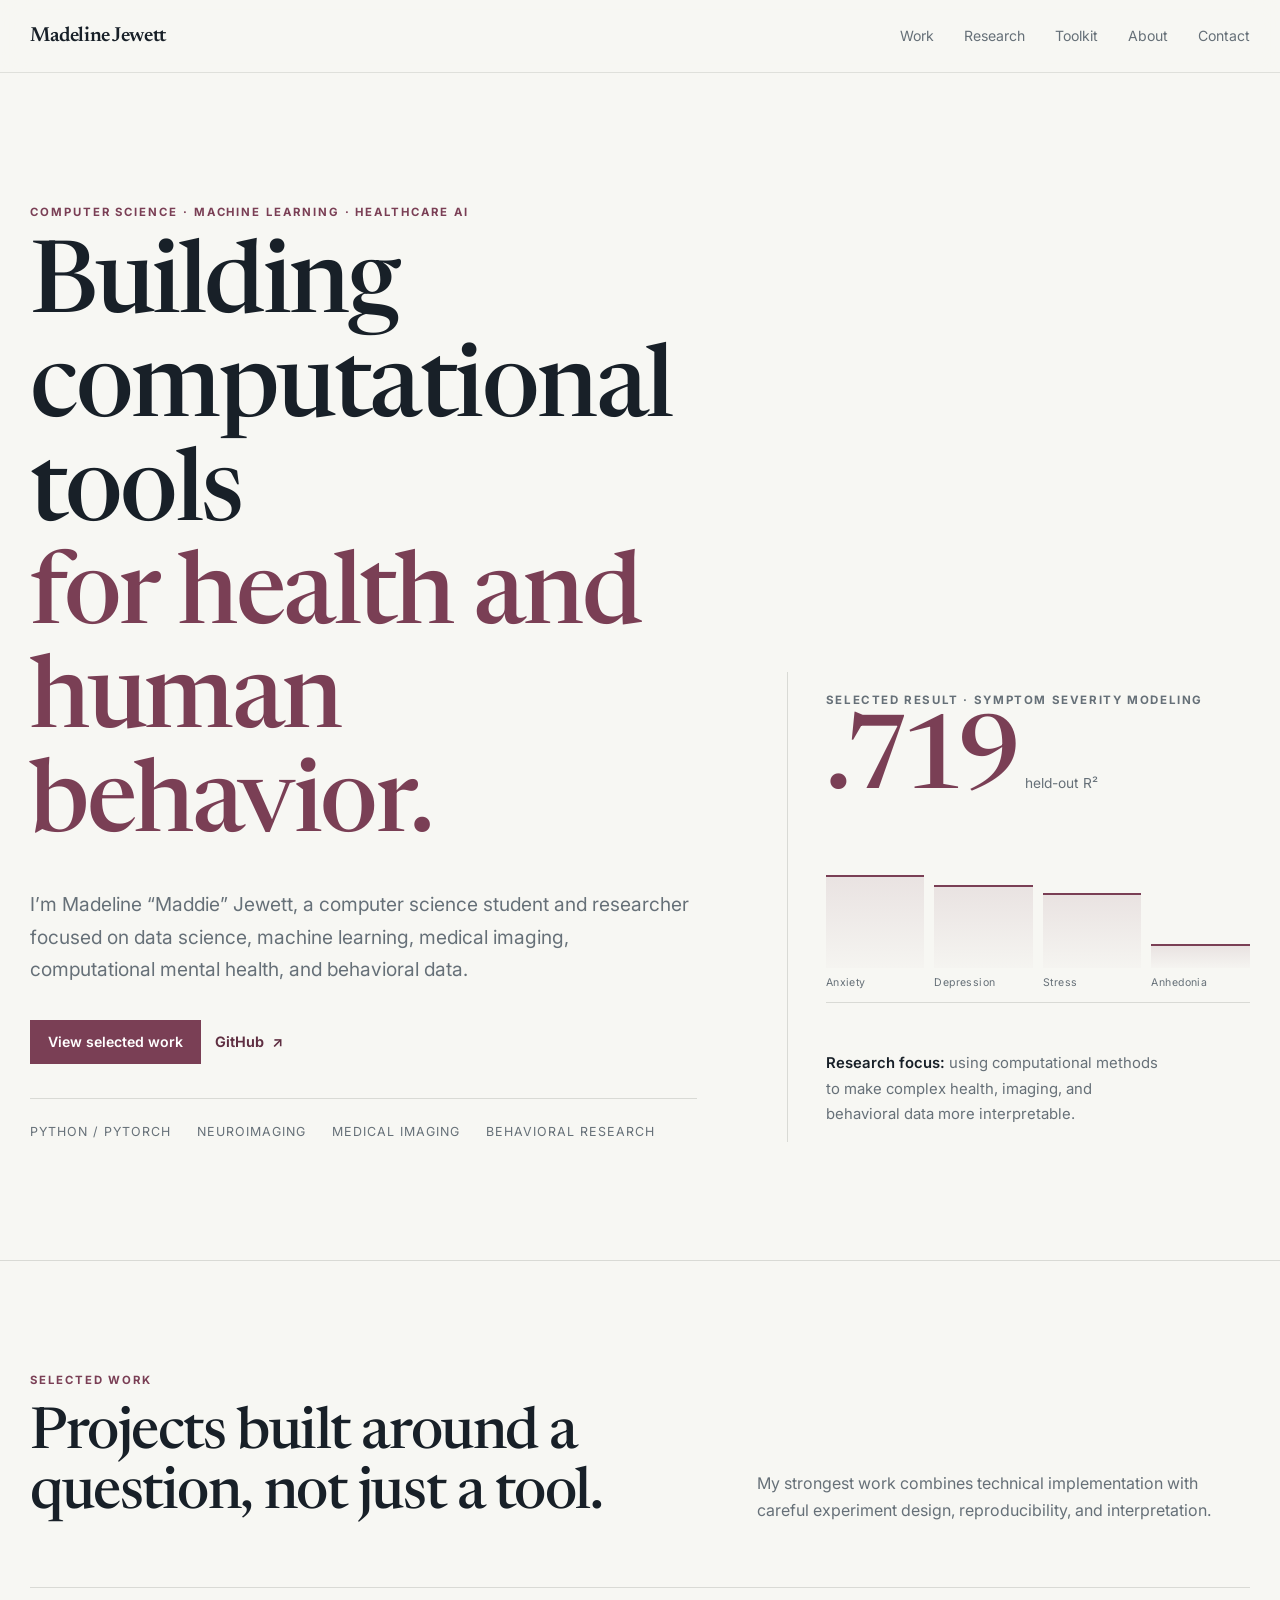
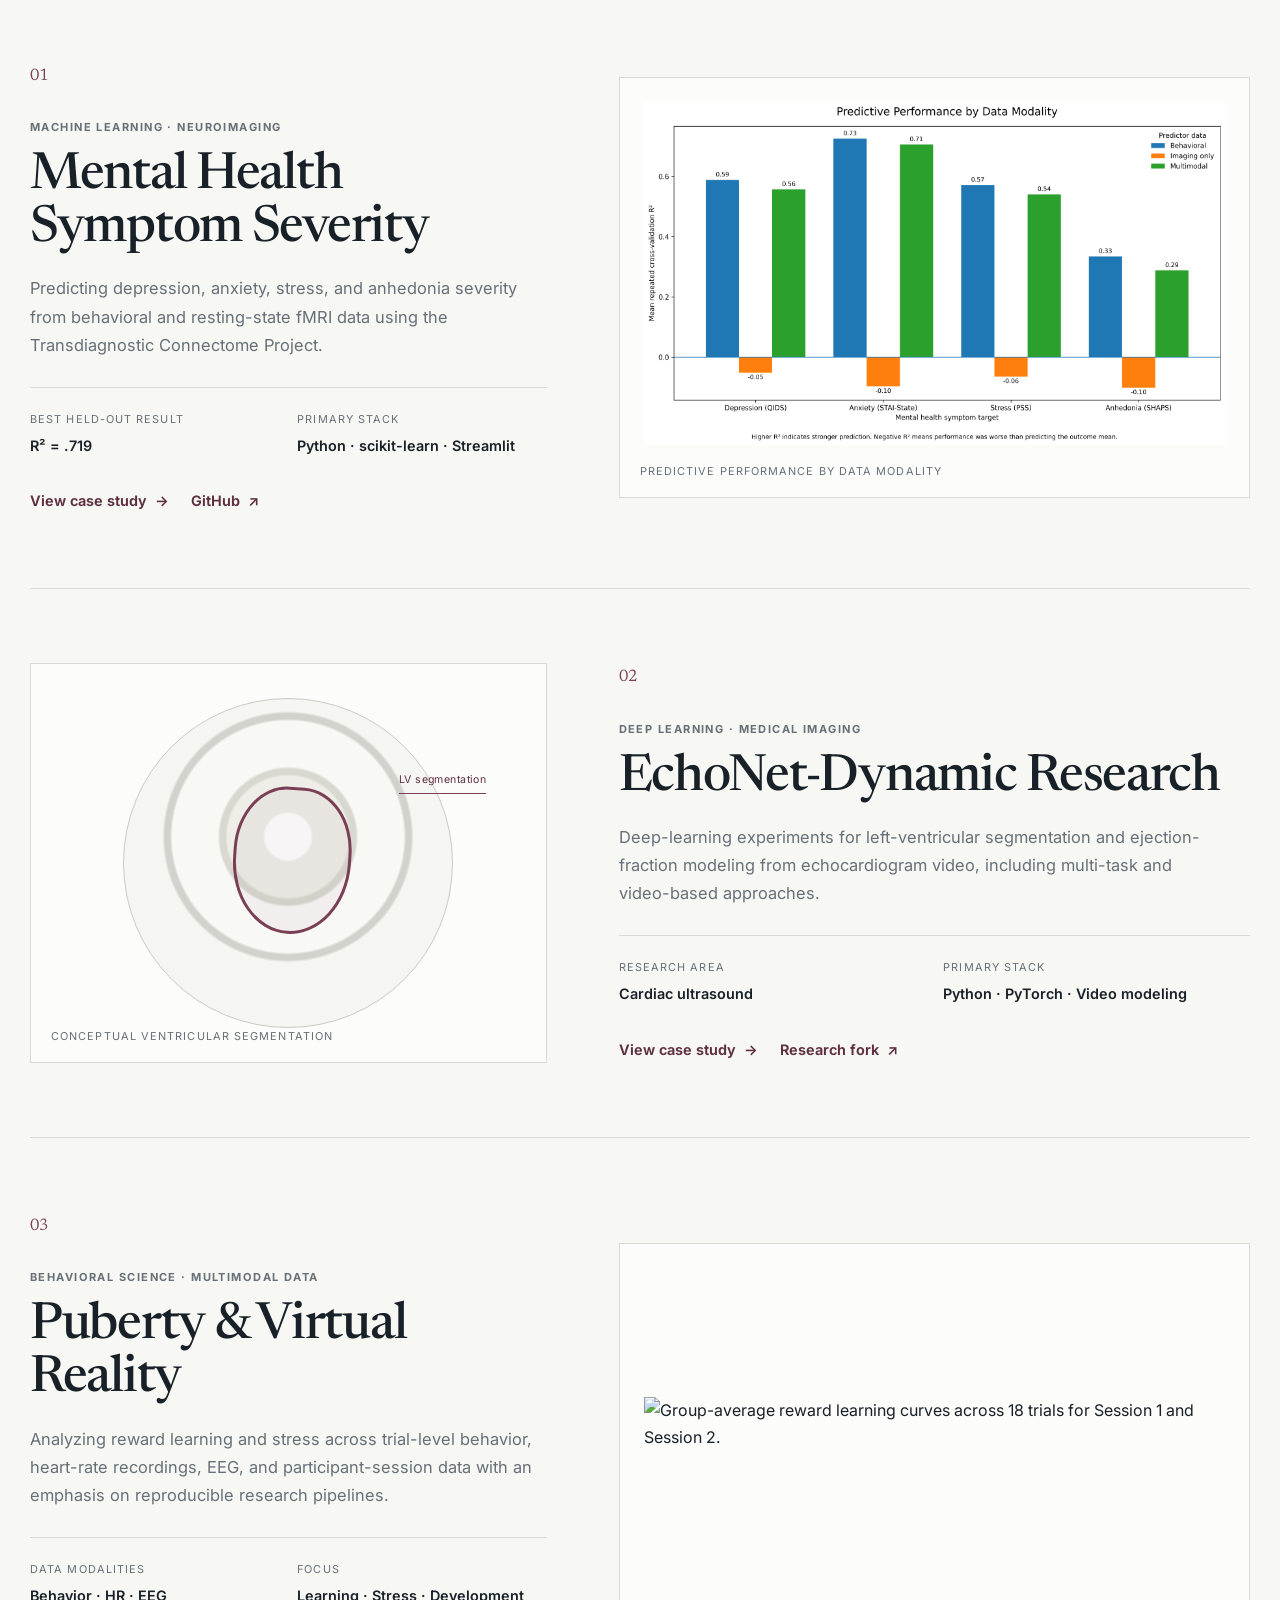
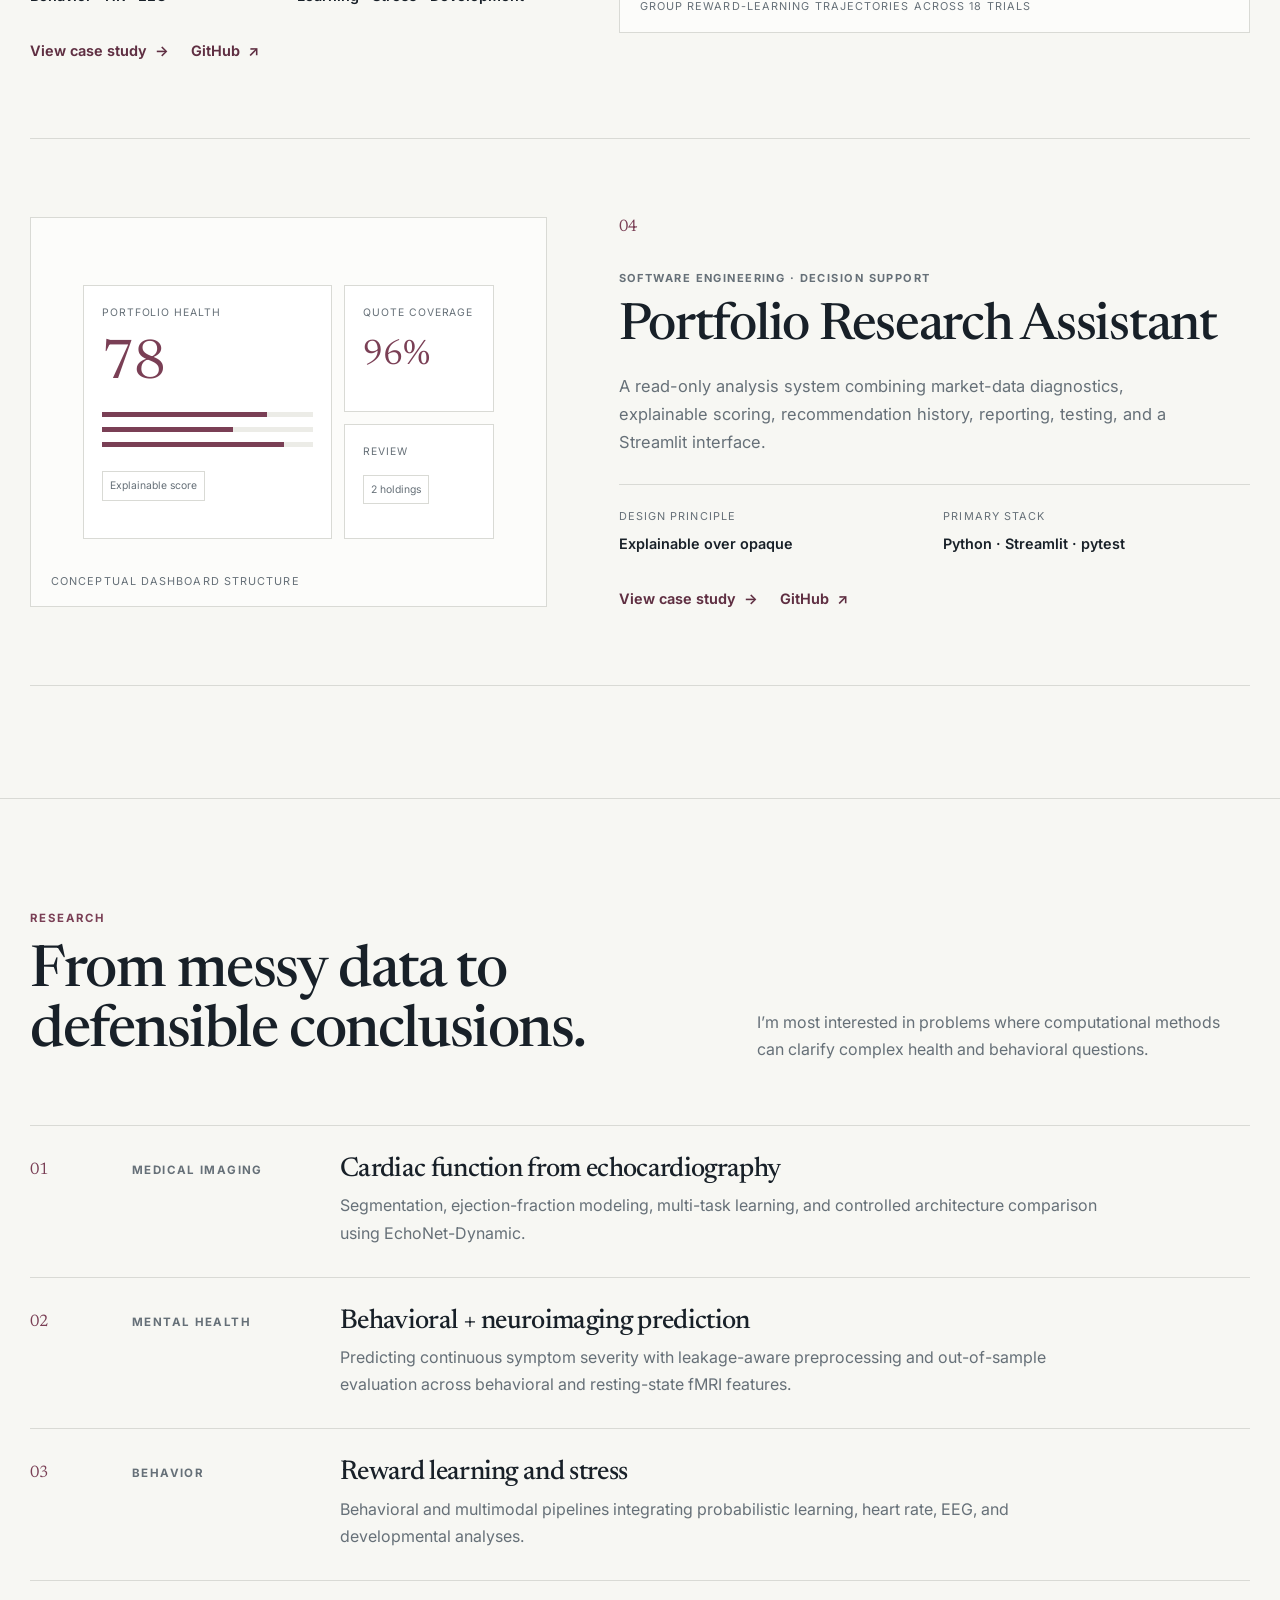
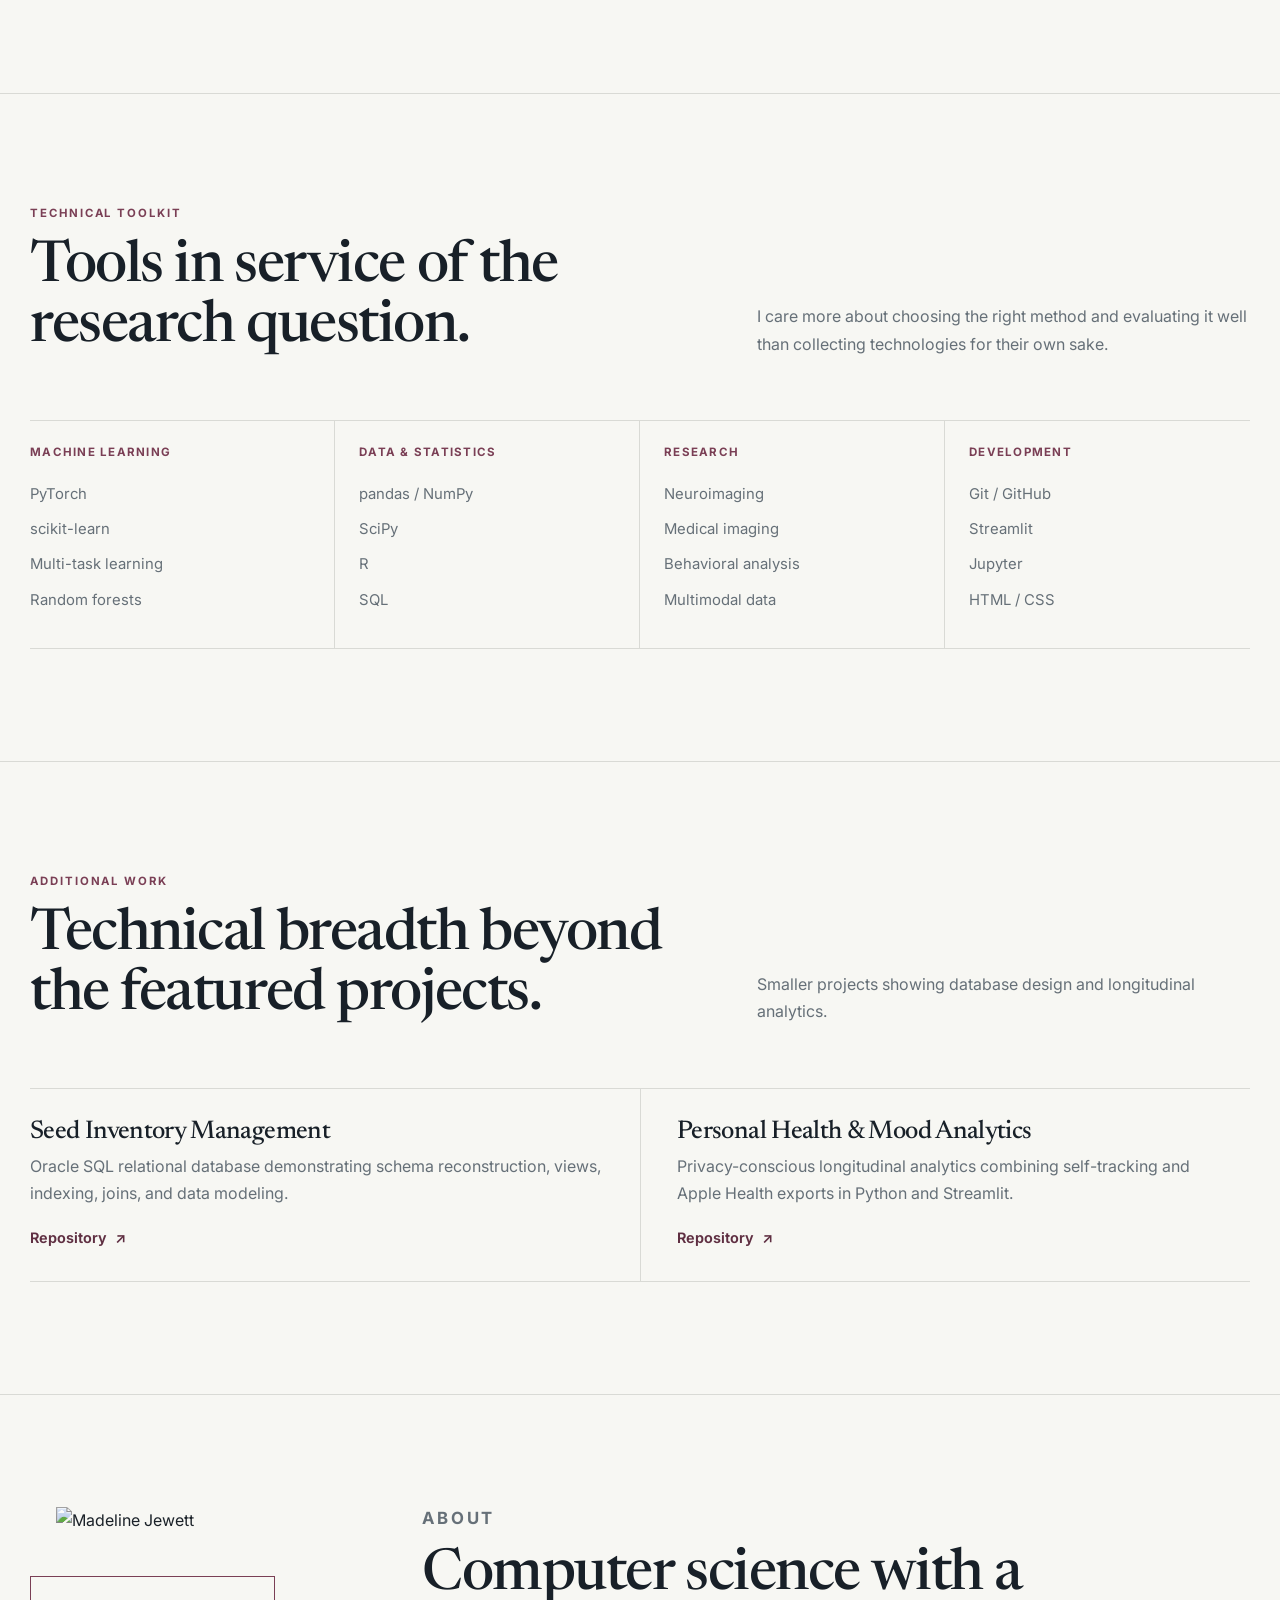
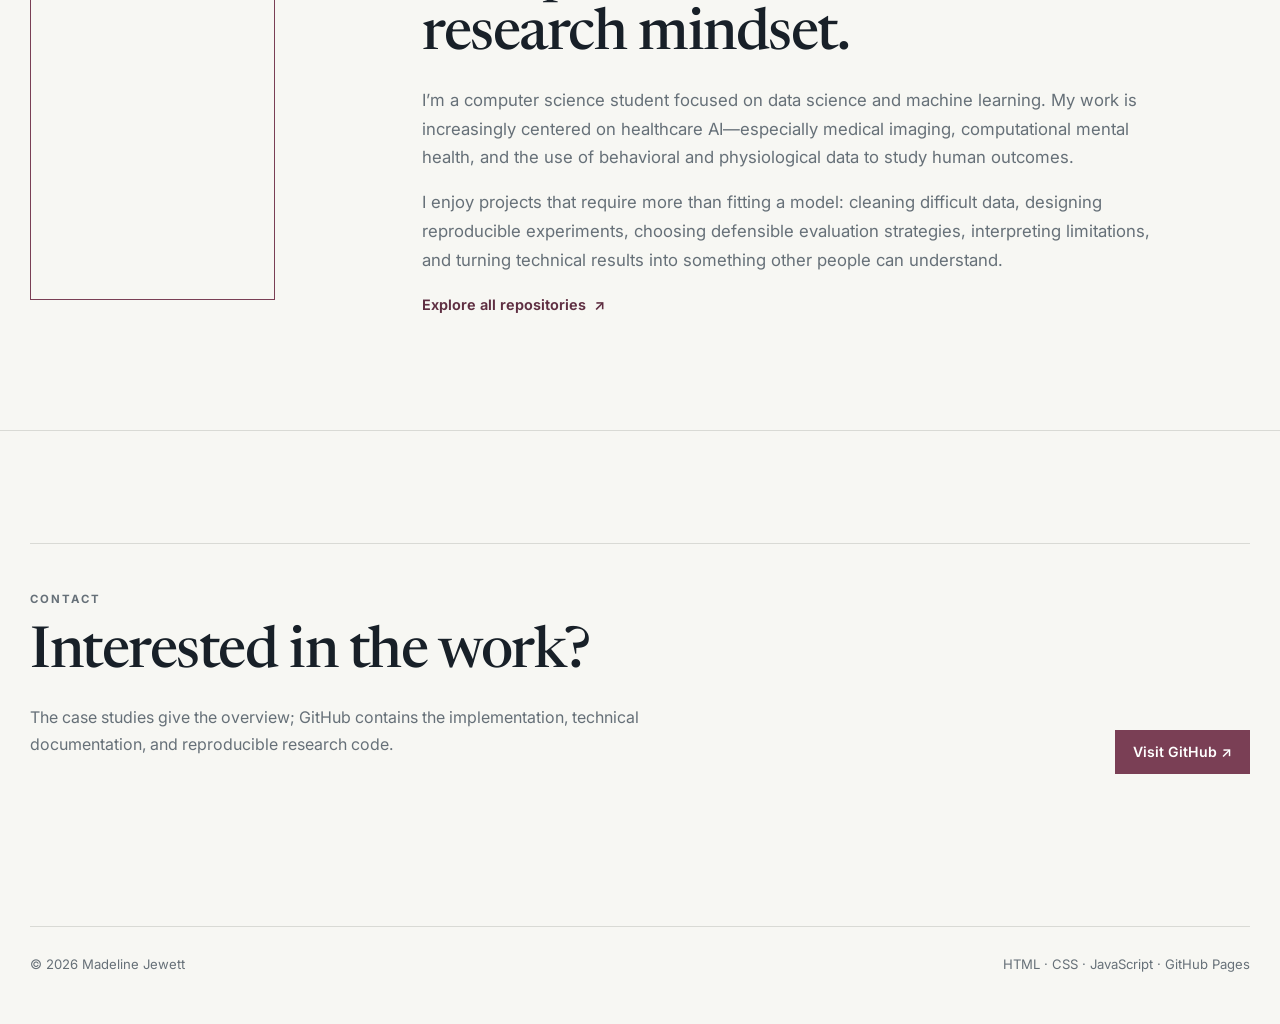
==== commit 3ac91dcb: "Add research figures to portfolio case studies" ====
--- a/index.html
+++ b/index.html
@@ -1,13 +1,1168 @@
-<!doctype html><html lang="en"><head><meta charset="utf-8"><meta name="viewport" content="width=device-width,initial-scale=1"><title>Madeline Jewett | Machine Learning, Data Science & Healthcare AI</title><meta name="description" content="Portfolio of Madeline Jewett: machine learning, healthcare AI, medical imaging, neuroimaging, and behavioral research."><meta property="og:title" content="Madeline Jewett | Portfolio"><meta property="og:description" content="Machine learning for health, imaging, and human behavior."><meta property="og:type" content="website"><meta property="og:url" content="https://jewettm530.github.io/"><link rel="icon" href="assets/images/favicon.svg"><link rel="stylesheet" href="assets/css/styles.css"></head><body>
-<header class="site-header"><div class="container nav"><a class="brand" href="#top">Madeline Jewett</a><button class="nav-toggle" aria-label="Toggle navigation">☰</button><nav class="nav-links"><a href="#work">Work</a><a href="#research">Research</a><a href="#skills">Toolkit</a><a href="#about">About</a><a href="#contact">Contact</a></nav></div></header>
-<main id="top"><section class="hero"><div class="container hero-grid"><div><p class="eyebrow">Computer Science · Machine Learning · Healthcare AI</p><h1><span class="hero-title-line">Building computational tools</span><span class="hero-title-line accent">for health and human behavior.</span></h1><p class="hero-copy">I’m Madeline “Maddie” Jewett, a computer science student and researcher focused on data science, machine learning, medical imaging, computational mental health, and behavioral data.</p><div class="hero-actions"><a class="btn btn-primary" href="#work">View selected work</a><a class="text-link" href="https://github.com/jewettm530" target="_blank" rel="noreferrer">GitHub <span class="arrow">↗</span></a></div><div class="hero-meta"><span>Python / PyTorch</span><span>Neuroimaging</span><span>Medical Imaging</span><span>Behavioral Research</span></div></div><aside class="hero-editorial"><div class="hero-metric-block"><div class="hero-metric-label">Selected result · symptom severity modeling</div><div class="hero-metric"><strong>.719</strong><span>held-out R²</span></div><div class="hero-mini-chart"><div class="hero-mini-bar" data-label="Anxiety"></div><div class="hero-mini-bar" data-label="Depression"></div><div class="hero-mini-bar" data-label="Stress"></div><div class="hero-mini-bar" data-label="Anhedonia"></div></div></div><p class="hero-note"><strong>Research focus:</strong> using computational methods to make complex health, imaging, and behavioral data more interpretable.</p></aside></div></section>
-<section id="work" class="section"><div class="container"><div class="section-head"><div><p class="eyebrow">Selected work</p><h2>Projects built around a question, not just a tool.</h2></div><p>My strongest work combines technical implementation with careful experiment design, reproducibility, and interpretation.</p></div>
-<article class="project-feature"><div class="project-copy"><div class="project-index">01</div><div class="project-kicker">Machine Learning · Neuroimaging</div><h3>Mental Health Symptom Severity</h3><p>Predicting depression, anxiety, stress, and anhedonia severity from behavioral and resting-state fMRI data using the Transdiagnostic Connectome Project.</p><div class="project-facts"><div class="project-fact"><span>Best held-out result</span><strong>R² = .719</strong></div><div class="project-fact"><span>Primary stack</span><strong>Python · scikit-learn · Streamlit</strong></div></div><div class="project-links"><a class="text-link" href="projects/mh-severity.html">View case study <span class="arrow">→</span></a><a class="text-link" href="https://github.com/jewettm530/MH-Severity" target="_blank">GitHub <span class="arrow">↗</span></a></div></div><div class="project-art"><div class="result-bars"><div class="result-row"><span>Anxiety</span><div class="result-track"><div class="result-fill" style="width:72%"></div></div><strong>.719</strong></div><div class="result-row"><span>Depression</span><div class="result-track"><div class="result-fill" style="width:64%"></div></div><strong>.636</strong></div><div class="result-row"><span>Stress</span><div class="result-track"><div class="result-fill" style="width:58%"></div></div><strong>.577</strong></div><div class="result-row"><span>Anhedonia</span><div class="result-track"><div class="result-fill" style="width:7%"></div></div><strong>-.070</strong></div></div><span class="art-caption">Held-out behavioral model performance</span></div></article>
-<article class="project-feature reverse"><div class="project-copy"><div class="project-index">02</div><div class="project-kicker">Deep Learning · Medical Imaging</div><h3>EchoNet-Dynamic Research</h3><p>Deep-learning experiments for left-ventricular segmentation and ejection-fraction modeling from echocardiogram video, including multi-task and video-based approaches.</p><div class="project-facts"><div class="project-fact"><span>Research area</span><strong>Cardiac ultrasound</strong></div><div class="project-fact"><span>Primary stack</span><strong>Python · PyTorch · Video modeling</strong></div></div><div class="project-links"><a class="text-link" href="projects/echonet.html">View case study <span class="arrow">→</span></a><a class="text-link" href="https://github.com/jewettm530/dynamic" target="_blank">Research fork <span class="arrow">↗</span></a></div></div><div class="project-art"><div class="echo-frame"></div><span class="art-caption">Conceptual ventricular segmentation</span></div></article>
-<article class="project-feature"><div class="project-copy"><div class="project-index">03</div><div class="project-kicker">Behavioral Science · Multimodal Data</div><h3>Puberty & Virtual Reality</h3><p>Analyzing reward learning and stress across trial-level behavior, heart-rate recordings, EEG, and participant-session data with an emphasis on reproducible research pipelines.</p><div class="project-facts"><div class="project-fact"><span>Data modalities</span><strong>Behavior · HR · EEG</strong></div><div class="project-fact"><span>Focus</span><strong>Learning · Stress · Development</strong></div></div><div class="project-links"><a class="text-link" href="projects/puberty-vr.html">View case study <span class="arrow">→</span></a><a class="text-link" href="https://github.com/jewettm530/Puberty_VR" target="_blank">GitHub <span class="arrow">↗</span></a></div></div><div class="project-art"><div class="learning-plot"><span class="plot-label y">Optimal choice</span><span class="plot-label x">Trial →</span><svg viewBox="0 0 400 240"><path d="M0 198 C55 190 80 163 120 156 S190 120 225 111 S300 76 400 49" fill="none" stroke="#7A3F55" stroke-width="4"/><path d="M0 210 C70 201 115 191 165 166 S245 139 300 108 S355 90 400 78" fill="none" stroke="#B8A1AA" stroke-width="2"/></svg></div><span class="art-caption">Conceptual reward-learning trajectory</span></div></article>
-<article class="project-feature reverse"><div class="project-copy"><div class="project-index">04</div><div class="project-kicker">Software Engineering · Decision Support</div><h3>Portfolio Research Assistant</h3><p>A read-only analysis system combining market-data diagnostics, explainable scoring, recommendation history, reporting, testing, and a Streamlit interface.</p><div class="project-facts"><div class="project-fact"><span>Design principle</span><strong>Explainable over opaque</strong></div><div class="project-fact"><span>Primary stack</span><strong>Python · Streamlit · pytest</strong></div></div><div class="project-links"><a class="text-link" href="projects/portfolio-assistant.html">View case study <span class="arrow">→</span></a><a class="text-link" href="https://github.com/jewettm530/Stock_Agent" target="_blank">GitHub <span class="arrow">↗</span></a></div></div><div class="project-art"><div class="dashboard-mini"><div class="dash-panel large"><div class="dash-label">Portfolio health</div><div class="dash-score">78</div><div class="dash-line"><span style="width:78%"></span></div><div class="dash-line"><span style="width:62%"></span></div><div class="dash-line"><span style="width:86%"></span></div><span class="dash-badge">Explainable score</span></div><div class="dash-panel"><div class="dash-label">Quote coverage</div><div class="dash-score" style="font-size:2.2rem">96%</div></div><div class="dash-panel"><div class="dash-label">Review</div><span class="dash-badge">2 holdings</span></div></div><span class="art-caption">Conceptual dashboard structure</span></div></article></div></section>
-<section id="research" class="section"><div class="container"><div class="section-head"><div><p class="eyebrow">Research</p><h2>From messy data to defensible conclusions.</h2></div><p>I’m most interested in problems where computational methods can clarify complex health and behavioral questions.</p></div><div class="research-list"><div class="research-row"><div class="research-num">01</div><div class="research-domain">Medical imaging</div><div class="research-copy"><h3>Cardiac function from echocardiography</h3><p>Segmentation, ejection-fraction modeling, multi-task learning, and controlled architecture comparison using EchoNet-Dynamic.</p></div></div><div class="research-row"><div class="research-num">02</div><div class="research-domain">Mental health</div><div class="research-copy"><h3>Behavioral + neuroimaging prediction</h3><p>Predicting continuous symptom severity with leakage-aware preprocessing and out-of-sample evaluation across behavioral and resting-state fMRI features.</p></div></div><div class="research-row"><div class="research-num">03</div><div class="research-domain">Behavior</div><div class="research-copy"><h3>Reward learning and stress</h3><p>Behavioral and multimodal pipelines integrating probabilistic learning, heart rate, EEG, and developmental analyses.</p></div></div></div></div></section>
-<section id="skills" class="section"><div class="container"><div class="section-head"><div><p class="eyebrow">Technical toolkit</p><h2>Tools in service of the research question.</h2></div><p>I care more about choosing the right method and evaluating it well than collecting technologies for their own sake.</p></div><div class="toolkit-grid"><div class="toolkit-group"><h3>Machine learning</h3><ul class="toolkit-list"><li>PyTorch</li><li>scikit-learn</li><li>Multi-task learning</li><li>Random forests</li></ul></div><div class="toolkit-group"><h3>Data & statistics</h3><ul class="toolkit-list"><li>pandas / NumPy</li><li>SciPy</li><li>R</li><li>SQL</li></ul></div><div class="toolkit-group"><h3>Research</h3><ul class="toolkit-list"><li>Neuroimaging</li><li>Medical imaging</li><li>Behavioral analysis</li><li>Multimodal data</li></ul></div><div class="toolkit-group"><h3>Development</h3><ul class="toolkit-list"><li>Git / GitHub</li><li>Streamlit</li><li>Jupyter</li><li>HTML / CSS</li></ul></div></div></div></section>
-<section class="section"><div class="container"><div class="section-head"><div><p class="eyebrow">Additional work</p><h2>Technical breadth beyond the featured projects.</h2></div><p>Smaller projects showing database design and longitudinal analytics.</p></div><div class="other-work-grid"><div class="other-work-item"><h3>Seed Inventory Management</h3><p>Oracle SQL relational database demonstrating schema reconstruction, views, indexing, joins, and data modeling.</p><a class="text-link" href="https://github.com/jewettm530/Seed-Inventory-Management-System" target="_blank">Repository <span class="arrow">↗</span></a></div><div class="other-work-item"><h3>Personal Health & Mood Analytics</h3><p>Privacy-conscious longitudinal analytics combining self-tracking and Apple Health exports in Python and Streamlit.</p><a class="text-link" href="https://github.com/jewettm530/Mental_Health_Tracker" target="_blank">Repository <span class="arrow">↗</span></a></div></div></div></section>
-<section id="about" class="section"><div class="container about-grid"><div class="profile-wrap"><img class="profile-img" src="https://avatars.githubusercontent.com/u/276103798?v=4" alt="Madeline Jewett"></div><div class="about-copy"><p class="eyebrow">About</p><h2>Computer science with a research mindset.</h2><p>I’m a computer science student focused on data science and machine learning. My work is increasingly centered on healthcare AI—especially medical imaging, computational mental health, and the use of behavioral and physiological data to study human outcomes.</p><p>I enjoy projects that require more than fitting a model: cleaning difficult data, designing reproducible experiments, choosing defensible evaluation strategies, interpreting limitations, and turning technical results into something other people can understand.</p><a class="text-link" href="https://github.com/jewettm530" target="_blank">Explore all repositories <span class="arrow">↗</span></a></div></div></section>
-<section id="contact" class="section"><div class="container contact-panel"><div><p class="eyebrow">Contact</p><h2>Interested in the work?</h2><p>The case studies give the overview; GitHub contains the implementation, technical documentation, and reproducible research code.</p></div><a class="btn btn-primary" href="https://github.com/jewettm530" target="_blank">Visit GitHub ↗</a></div></section></main><footer class="site-footer"><div class="container footer-row"><span>© <span data-year></span> Madeline Jewett</span><span>HTML · CSS · JavaScript · GitHub Pages</span></div></footer><script src="assets/js/main.js"></script></body></html>+<!doctype html>
+
+<html lang="en">
+
+<head>
+    <meta charset="utf-8">
+
+    <meta
+        name="viewport"
+        content="width=device-width, initial-scale=1"
+    >
+
+    <title>
+        Madeline Jewett | Machine Learning, Data Science & Healthcare AI
+    </title>
+
+    <meta
+        name="description"
+        content="Portfolio of Madeline Jewett: machine learning, healthcare AI,
+        medical imaging, neuroimaging, and behavioral research."
+    >
+
+    <meta
+        property="og:title"
+        content="Madeline Jewett | Portfolio"
+    >
+
+    <meta
+        property="og:description"
+        content="Machine learning for health, imaging, and human behavior."
+    >
+
+    <meta
+        property="og:type"
+        content="website"
+    >
+
+    <meta
+        property="og:url"
+        content="https://jewettm530.github.io/"
+    >
+
+    <link
+        rel="icon"
+        href="assets/images/favicon.svg"
+    >
+
+    <link
+        rel="stylesheet"
+        href="assets/css/styles.css?v=20260901-2"
+    >
+</head>
+
+
+<body>
+
+<header class="site-header">
+
+    <div class="container nav">
+
+        <a
+            class="brand"
+            href="#top"
+        >
+            Madeline Jewett
+        </a>
+
+        <button
+            class="nav-toggle"
+            aria-label="Toggle navigation"
+        >
+            ☰
+        </button>
+
+        <nav class="nav-links">
+
+            <a href="#work">
+                Work
+            </a>
+
+            <a href="#research">
+                Research
+            </a>
+
+            <a href="#skills">
+                Toolkit
+            </a>
+
+            <a href="#about">
+                About
+            </a>
+
+            <a href="#contact">
+                Contact
+            </a>
+
+        </nav>
+
+    </div>
+
+</header>
+
+
+<main id="top">
+
+    <!-- =====================================================
+         Hero
+         ===================================================== -->
+
+    <section class="hero">
+
+        <div class="container hero-grid">
+
+            <div>
+
+                <p class="eyebrow">
+                    Computer Science · Machine Learning · Healthcare AI
+                </p>
+
+                <h1>
+
+                    <span class="hero-title-line">
+                        Building computational tools
+                    </span>
+
+                    <span class="hero-title-line accent">
+                        for health and human behavior.
+                    </span>
+
+                </h1>
+
+                <p class="hero-copy">
+                    I’m Madeline “Maddie” Jewett, a computer science student
+                    and researcher focused on data science, machine learning,
+                    medical imaging, computational mental health, and
+                    behavioral data.
+                </p>
+
+                <div class="hero-actions">
+
+                    <a
+                        class="btn btn-primary"
+                        href="#work"
+                    >
+                        View selected work
+                    </a>
+
+                    <a
+                        class="text-link"
+                        href="https://github.com/jewettm530"
+                        target="_blank"
+                        rel="noreferrer"
+                    >
+                        GitHub
+                        <span class="arrow">↗</span>
+                    </a>
+
+                </div>
+
+                <div class="hero-meta">
+
+                    <span>
+                        Python / PyTorch
+                    </span>
+
+                    <span>
+                        Neuroimaging
+                    </span>
+
+                    <span>
+                        Medical Imaging
+                    </span>
+
+                    <span>
+                        Behavioral Research
+                    </span>
+
+                </div>
+
+            </div>
+
+
+            <aside
+                class="hero-editorial"
+                aria-label="Selected research result"
+            >
+
+                <div class="hero-metric-block">
+
+                    <div class="hero-metric-label">
+                        Selected result · symptom severity modeling
+                    </div>
+
+                    <div class="hero-metric">
+
+                        <strong>
+                            .719
+                        </strong>
+
+                        <span>
+                            held-out R²
+                        </span>
+
+                    </div>
+
+                    <div class="hero-mini-chart">
+
+                        <div
+                            class="hero-mini-bar"
+                            data-label="Anxiety"
+                        ></div>
+
+                        <div
+                            class="hero-mini-bar"
+                            data-label="Depression"
+                        ></div>
+
+                        <div
+                            class="hero-mini-bar"
+                            data-label="Stress"
+                        ></div>
+
+                        <div
+                            class="hero-mini-bar"
+                            data-label="Anhedonia"
+                        ></div>
+
+                    </div>
+
+                </div>
+
+                <p class="hero-note">
+
+                    <strong>
+                        Research focus:
+                    </strong>
+
+                    using computational methods to make complex health,
+                    imaging, and behavioral data more interpretable.
+
+                </p>
+
+            </aside>
+
+        </div>
+
+    </section>
+
+
+    <!-- =====================================================
+         Selected work
+         ===================================================== -->
+
+    <section
+        id="work"
+        class="section"
+    >
+
+        <div class="container">
+
+            <div class="section-head">
+
+                <div>
+
+                    <p class="eyebrow">
+                        Selected work
+                    </p>
+
+                    <h2>
+                        Projects built around a question, not just a tool.
+                    </h2>
+
+                </div>
+
+                <p>
+                    My strongest work combines technical implementation with
+                    careful experiment design, reproducibility, and
+                    interpretation.
+                </p>
+
+            </div>
+
+
+            <!-- Mental Health Severity -->
+
+            <article class="project-feature">
+
+                <div class="project-copy">
+
+                    <div class="project-index">
+                        01
+                    </div>
+
+                    <div class="project-kicker">
+                        Machine Learning · Neuroimaging
+                    </div>
+
+                    <h3>
+                        Mental Health Symptom Severity
+                    </h3>
+
+                    <p>
+                        Predicting depression, anxiety, stress, and anhedonia
+                        severity from behavioral and resting-state fMRI data
+                        using the Transdiagnostic Connectome Project.
+                    </p>
+
+                    <div class="project-facts">
+
+                        <div class="project-fact">
+
+                            <span>
+                                Best held-out result
+                            </span>
+
+                            <strong>
+                                R² = .719
+                            </strong>
+
+                        </div>
+
+                        <div class="project-fact">
+
+                            <span>
+                                Primary stack
+                            </span>
+
+                            <strong>
+                                Python · scikit-learn · Streamlit
+                            </strong>
+
+                        </div>
+
+                    </div>
+
+                    <div class="project-links">
+
+                        <a
+                            class="text-link"
+                            href="projects/mh-severity.html"
+                        >
+                            View case study
+                            <span class="arrow">→</span>
+                        </a>
+
+                        <a
+                            class="text-link"
+                            href="https://github.com/jewettm530/MH-Severity"
+                            target="_blank"
+                            rel="noreferrer"
+                        >
+                            GitHub
+                            <span class="arrow">↗</span>
+                        </a>
+
+                    </div>
+
+                </div>
+
+
+                <div class="project-art project-art-image">
+
+                    <img
+                        src="assets/images/mh-severity/model_performance_by_modality.png"
+                        alt="Bar chart comparing behavioral, imaging-only, and
+                        multimodal predictive performance for depression,
+                        anxiety, stress, and anhedonia."
+                    >
+
+                    <span class="art-caption">
+                        Predictive performance by data modality
+                    </span>
+
+                </div>
+
+            </article>
+
+
+            <!-- EchoNet -->
+
+            <article class="project-feature reverse">
+
+                <div class="project-copy">
+
+                    <div class="project-index">
+                        02
+                    </div>
+
+                    <div class="project-kicker">
+                        Deep Learning · Medical Imaging
+                    </div>
+
+                    <h3>
+                        EchoNet-Dynamic Research
+                    </h3>
+
+                    <p>
+                        Deep-learning experiments for left-ventricular
+                        segmentation and ejection-fraction modeling from
+                        echocardiogram video, including multi-task and
+                        video-based approaches.
+                    </p>
+
+                    <div class="project-facts">
+
+                        <div class="project-fact">
+
+                            <span>
+                                Research area
+                            </span>
+
+                            <strong>
+                                Cardiac ultrasound
+                            </strong>
+
+                        </div>
+
+                        <div class="project-fact">
+
+                            <span>
+                                Primary stack
+                            </span>
+
+                            <strong>
+                                Python · PyTorch · Video modeling
+                            </strong>
+
+                        </div>
+
+                    </div>
+
+                    <div class="project-links">
+
+                        <a
+                            class="text-link"
+                            href="projects/echonet.html"
+                        >
+                            View case study
+                            <span class="arrow">→</span>
+                        </a>
+
+                        <a
+                            class="text-link"
+                            href="https://github.com/jewettm530/dynamic"
+                            target="_blank"
+                            rel="noreferrer"
+                        >
+                            Research fork
+                            <span class="arrow">↗</span>
+                        </a>
+
+                    </div>
+
+                </div>
+
+
+                <div class="project-art">
+
+                    <div class="echo-frame"></div>
+
+                    <span class="art-caption">
+                        Conceptual ventricular segmentation
+                    </span>
+
+                </div>
+
+            </article>
+
+
+            <!-- Puberty + VR -->
+
+            <article class="project-feature">
+
+                <div class="project-copy">
+
+                    <div class="project-index">
+                        03
+                    </div>
+
+                    <div class="project-kicker">
+                        Behavioral Science · Multimodal Data
+                    </div>
+
+                    <h3>
+                        Puberty & Virtual Reality
+                    </h3>
+
+                    <p>
+                        Analyzing reward learning and stress across trial-level
+                        behavior, heart-rate recordings, EEG, and
+                        participant-session data with an emphasis on
+                        reproducible research pipelines.
+                    </p>
+
+                    <div class="project-facts">
+
+                        <div class="project-fact">
+
+                            <span>
+                                Data modalities
+                            </span>
+
+                            <strong>
+                                Behavior · HR · EEG
+                            </strong>
+
+                        </div>
+
+                        <div class="project-fact">
+
+                            <span>
+                                Focus
+                            </span>
+
+                            <strong>
+                                Learning · Stress · Development
+                            </strong>
+
+                        </div>
+
+                    </div>
+
+                    <div class="project-links">
+
+                        <a
+                            class="text-link"
+                            href="projects/puberty-vr.html"
+                        >
+                            View case study
+                            <span class="arrow">→</span>
+                        </a>
+
+                        <a
+                            class="text-link"
+                            href="https://github.com/jewettm530/Puberty_VR"
+                            target="_blank"
+                            rel="noreferrer"
+                        >
+                            GitHub
+                            <span class="arrow">↗</span>
+                        </a>
+
+                    </div>
+
+                </div>
+
+
+                <div class="project-art project-art-image">
+
+                    <img
+                        src="assets/images/puberty-vr/group_average_curves.png"
+                        alt="Group-average reward learning curves across
+                        18 trials for Session 1 and Session 2."
+                    >
+
+                    <span class="art-caption">
+                        Group reward-learning trajectories across 18 trials
+                    </span>
+
+                </div>
+
+            </article>
+
+
+            <!-- Portfolio Research Assistant -->
+
+            <article class="project-feature reverse">
+
+                <div class="project-copy">
+
+                    <div class="project-index">
+                        04
+                    </div>
+
+                    <div class="project-kicker">
+                        Software Engineering · Decision Support
+                    </div>
+
+                    <h3>
+                        Portfolio Research Assistant
+                    </h3>
+
+                    <p>
+                        A read-only analysis system combining market-data
+                        diagnostics, explainable scoring, recommendation
+                        history, reporting, testing, and a Streamlit
+                        interface.
+                    </p>
+
+                    <div class="project-facts">
+
+                        <div class="project-fact">
+
+                            <span>
+                                Design principle
+                            </span>
+
+                            <strong>
+                                Explainable over opaque
+                            </strong>
+
+                        </div>
+
+                        <div class="project-fact">
+
+                            <span>
+                                Primary stack
+                            </span>
+
+                            <strong>
+                                Python · Streamlit · pytest
+                            </strong>
+
+                        </div>
+
+                    </div>
+
+                    <div class="project-links">
+
+                        <a
+                            class="text-link"
+                            href="projects/portfolio-assistant.html"
+                        >
+                            View case study
+                            <span class="arrow">→</span>
+                        </a>
+
+                        <a
+                            class="text-link"
+                            href="https://github.com/jewettm530/Stock_Agent"
+                            target="_blank"
+                            rel="noreferrer"
+                        >
+                            GitHub
+                            <span class="arrow">↗</span>
+                        </a>
+
+                    </div>
+
+                </div>
+
+
+                <div class="project-art">
+
+                    <div class="dashboard-mini">
+
+                        <div class="dash-panel large">
+
+                            <div class="dash-label">
+                                Portfolio health
+                            </div>
+
+                            <div class="dash-score">
+                                78
+                            </div>
+
+                            <div class="dash-line">
+                                <span style="width: 78%"></span>
+                            </div>
+
+                            <div class="dash-line">
+                                <span style="width: 62%"></span>
+                            </div>
+
+                            <div class="dash-line">
+                                <span style="width: 86%"></span>
+                            </div>
+
+                            <span class="dash-badge">
+                                Explainable score
+                            </span>
+
+                        </div>
+
+
+                        <div class="dash-panel">
+
+                            <div class="dash-label">
+                                Quote coverage
+                            </div>
+
+                            <div
+                                class="dash-score"
+                                style="font-size: 2.2rem"
+                            >
+                                96%
+                            </div>
+
+                        </div>
+
+
+                        <div class="dash-panel">
+
+                            <div class="dash-label">
+                                Review
+                            </div>
+
+                            <span class="dash-badge">
+                                2 holdings
+                            </span>
+
+                        </div>
+
+                    </div>
+
+                    <span class="art-caption">
+                        Conceptual dashboard structure
+                    </span>
+
+                </div>
+
+            </article>
+
+        </div>
+
+    </section>
+
+
+    <!-- =====================================================
+         Research
+         ===================================================== -->
+
+    <section
+        id="research"
+        class="section"
+    >
+
+        <div class="container">
+
+            <div class="section-head">
+
+                <div>
+
+                    <p class="eyebrow">
+                        Research
+                    </p>
+
+                    <h2>
+                        From messy data to defensible conclusions.
+                    </h2>
+
+                </div>
+
+                <p>
+                    I’m most interested in problems where computational
+                    methods can clarify complex health and behavioral
+                    questions.
+                </p>
+
+            </div>
+
+
+            <div class="research-list">
+
+                <div class="research-row">
+
+                    <div class="research-num">
+                        01
+                    </div>
+
+                    <div class="research-domain">
+                        Medical imaging
+                    </div>
+
+                    <div class="research-copy">
+
+                        <h3>
+                            Cardiac function from echocardiography
+                        </h3>
+
+                        <p>
+                            Segmentation, ejection-fraction modeling,
+                            multi-task learning, and controlled architecture
+                            comparison using EchoNet-Dynamic.
+                        </p>
+
+                    </div>
+
+                </div>
+
+
+                <div class="research-row">
+
+                    <div class="research-num">
+                        02
+                    </div>
+
+                    <div class="research-domain">
+                        Mental health
+                    </div>
+
+                    <div class="research-copy">
+
+                        <h3>
+                            Behavioral + neuroimaging prediction
+                        </h3>
+
+                        <p>
+                            Predicting continuous symptom severity with
+                            leakage-aware preprocessing and out-of-sample
+                            evaluation across behavioral and resting-state
+                            fMRI features.
+                        </p>
+
+                    </div>
+
+                </div>
+
+
+                <div class="research-row">
+
+                    <div class="research-num">
+                        03
+                    </div>
+
+                    <div class="research-domain">
+                        Behavior
+                    </div>
+
+                    <div class="research-copy">
+
+                        <h3>
+                            Reward learning and stress
+                        </h3>
+
+                        <p>
+                            Behavioral and multimodal pipelines integrating
+                            probabilistic learning, heart rate, EEG, and
+                            developmental analyses.
+                        </p>
+
+                    </div>
+
+                </div>
+
+            </div>
+
+        </div>
+
+    </section>
+
+
+    <!-- =====================================================
+         Toolkit
+         ===================================================== -->
+
+    <section
+        id="skills"
+        class="section"
+    >
+
+        <div class="container">
+
+            <div class="section-head">
+
+                <div>
+
+                    <p class="eyebrow">
+                        Technical toolkit
+                    </p>
+
+                    <h2>
+                        Tools in service of the research question.
+                    </h2>
+
+                </div>
+
+                <p>
+                    I care more about choosing the right method and
+                    evaluating it well than collecting technologies for
+                    their own sake.
+                </p>
+
+            </div>
+
+
+            <div class="toolkit-grid">
+
+                <div class="toolkit-group">
+
+                    <h3>
+                        Machine learning
+                    </h3>
+
+                    <ul class="toolkit-list">
+                        <li>PyTorch</li>
+                        <li>scikit-learn</li>
+                        <li>Multi-task learning</li>
+                        <li>Random forests</li>
+                    </ul>
+
+                </div>
+
+
+                <div class="toolkit-group">
+
+                    <h3>
+                        Data & statistics
+                    </h3>
+
+                    <ul class="toolkit-list">
+                        <li>pandas / NumPy</li>
+                        <li>SciPy</li>
+                        <li>R</li>
+                        <li>SQL</li>
+                    </ul>
+
+                </div>
+
+
+                <div class="toolkit-group">
+
+                    <h3>
+                        Research
+                    </h3>
+
+                    <ul class="toolkit-list">
+                        <li>Neuroimaging</li>
+                        <li>Medical imaging</li>
+                        <li>Behavioral analysis</li>
+                        <li>Multimodal data</li>
+                    </ul>
+
+                </div>
+
+
+                <div class="toolkit-group">
+
+                    <h3>
+                        Development
+                    </h3>
+
+                    <ul class="toolkit-list">
+                        <li>Git / GitHub</li>
+                        <li>Streamlit</li>
+                        <li>Jupyter</li>
+                        <li>HTML / CSS</li>
+                    </ul>
+
+                </div>
+
+            </div>
+
+        </div>
+
+    </section>
+
+
+    <!-- =====================================================
+         Additional work
+         ===================================================== -->
+
+    <section class="section">
+
+        <div class="container">
+
+            <div class="section-head">
+
+                <div>
+
+                    <p class="eyebrow">
+                        Additional work
+                    </p>
+
+                    <h2>
+                        Technical breadth beyond the featured projects.
+                    </h2>
+
+                </div>
+
+                <p>
+                    Smaller projects showing database design and
+                    longitudinal analytics.
+                </p>
+
+            </div>
+
+
+            <div class="other-work-grid">
+
+                <div class="other-work-item">
+
+                    <h3>
+                        Seed Inventory Management
+                    </h3>
+
+                    <p>
+                        Oracle SQL relational database demonstrating schema
+                        reconstruction, views, indexing, joins, and data
+                        modeling.
+                    </p>
+
+                    <a
+                        class="text-link"
+                        href="https://github.com/jewettm530/Seed-Inventory-Management-System"
+                        target="_blank"
+                        rel="noreferrer"
+                    >
+                        Repository
+                        <span class="arrow">↗</span>
+                    </a>
+
+                </div>
+
+
+                <div class="other-work-item">
+
+                    <h3>
+                        Personal Health & Mood Analytics
+                    </h3>
+
+                    <p>
+                        Privacy-conscious longitudinal analytics combining
+                        self-tracking and Apple Health exports in Python and
+                        Streamlit.
+                    </p>
+
+                    <a
+                        class="text-link"
+                        href="https://github.com/jewettm530/Mental_Health_Tracker"
+                        target="_blank"
+                        rel="noreferrer"
+                    >
+                        Repository
+                        <span class="arrow">↗</span>
+                    </a>
+
+                </div>
+
+            </div>
+
+        </div>
+
+    </section>
+
+
+    <!-- =====================================================
+         About
+         ===================================================== -->
+
+    <section
+        id="about"
+        class="section"
+    >
+
+        <div class="container about-grid">
+
+            <div class="profile-wrap">
+
+                <img
+                    class="profile-img"
+                    src="https://avatars.githubusercontent.com/u/276103798?v=4"
+                    alt="Madeline Jewett"
+                >
+
+            </div>
+
+
+            <div class="about-copy">
+
+                <p class="eyebrow">
+                    About
+                </p>
+
+                <h2>
+                    Computer science with a research mindset.
+                </h2>
+
+                <p>
+                    I’m a computer science student focused on data science
+                    and machine learning. My work is increasingly centered
+                    on healthcare AI—especially medical imaging,
+                    computational mental health, and the use of behavioral
+                    and physiological data to study human outcomes.
+                </p>
+
+                <p>
+                    I enjoy projects that require more than fitting a model:
+                    cleaning difficult data, designing reproducible
+                    experiments, choosing defensible evaluation strategies,
+                    interpreting limitations, and turning technical results
+                    into something other people can understand.
+                </p>
+
+                <a
+                    class="text-link"
+                    href="https://github.com/jewettm530"
+                    target="_blank"
+                    rel="noreferrer"
+                >
+                    Explore all repositories
+                    <span class="arrow">↗</span>
+                </a>
+
+            </div>
+
+        </div>
+
+    </section>
+
+
+    <!-- =====================================================
+         Contact
+         ===================================================== -->
+
+    <section
+        id="contact"
+        class="section"
+    >
+
+        <div class="container contact-panel">
+
+            <div>
+
+                <p class="eyebrow">
+                    Contact
+                </p>
+
+                <h2>
+                    Interested in the work?
+                </h2>
+
+                <p>
+                    The case studies give the overview; GitHub contains the
+                    implementation, technical documentation, and
+                    reproducible research code.
+                </p>
+
+            </div>
+
+            <a
+                class="btn btn-primary"
+                href="https://github.com/jewettm530"
+                target="_blank"
+                rel="noreferrer"
+            >
+                Visit GitHub ↗
+            </a>
+
+        </div>
+
+    </section>
+
+</main>
+
+
+<footer class="site-footer">
+
+    <div class="container footer-row">
+
+        <span>
+            © <span data-year></span> Madeline Jewett
+        </span>
+
+        <span>
+            HTML · CSS · JavaScript · GitHub Pages
+        </span>
+
+    </div>
+
+</footer>
+
+
+<script src="assets/js/main.js"></script>
+
+</body>
+
+</html>
--- a/assets/css/styles.css
+++ b/assets/css/styles.css
@@ -1,22 +1,1615 @@
 @import url("https://fonts.googleapis.com/css2?family=Inter:wght@400;500;600;700&family=Newsreader:opsz,wght@6..72,400;6..72,500;6..72,600&display=swap");
-:root{--bg:#F7F7F3;--surface:#FCFCFA;--surface-strong:#fff;--text:#182028;--muted:#667078;--accent:#7A3F55;--accent-dark:#5F2F42;--accent-soft:#F1E7EA;--line:#D9DAD5;--line-strong:#C9CBC4;--max:1220px;--reading:820px;--serif:"Newsreader",Georgia,"Times New Roman",serif;--sans:"Inter",ui-sans-serif,system-ui,-apple-system,BlinkMacSystemFont,"Segoe UI",sans-serif;--ease:cubic-bezier(.2,.65,.3,1)}
-*{box-sizing:border-box}html{scroll-behavior:smooth}body{margin:0;background:var(--bg);color:var(--text);font-family:var(--sans);font-size:16px;line-height:1.7;-webkit-font-smoothing:antialiased}::selection{background:#E8D8DE;color:var(--text)}a{color:inherit;text-decoration:none}a:focus-visible,button:focus-visible{outline:2px solid var(--accent);outline-offset:4px}img{max-width:100%;display:block}.container{width:min(calc(100% - 48px),var(--max));margin-inline:auto}.section{padding:112px 0;border-top:1px solid var(--line)}
-.site-header{position:sticky;top:0;z-index:50;background:rgba(247,247,243,.93);backdrop-filter:blur(14px);border-bottom:1px solid rgba(217,218,213,.8)}.nav{min-height:72px;display:flex;align-items:center;justify-content:space-between;gap:30px}.brand{font-family:var(--serif);font-size:1.28rem;font-weight:600;letter-spacing:-.02em}.nav-links{display:flex;align-items:center;gap:30px;font-size:.88rem;color:var(--muted)}.nav-links a{position:relative;padding:4px 0}.nav-links a:after{content:"";position:absolute;left:0;bottom:0;width:100%;height:1px;background:var(--accent);transform:scaleX(0);transform-origin:right;transition:transform .25s var(--ease)}.nav-links a:hover{color:var(--text)}.nav-links a:hover:after{transform:scaleX(1);transform-origin:left}.nav-toggle{display:none;border:0;background:transparent;color:var(--text);font-size:1.35rem;padding:6px;cursor:pointer}
-.eyebrow{margin:0 0 16px;text-transform:uppercase;letter-spacing:.17em;font-size:.71rem;line-height:1.4;font-weight:700;color:var(--accent)}h1,h2,h3,h4{font-family:var(--serif);font-weight:500;line-height:1.04;letter-spacing:-.025em;margin-top:0}h1{font-size:clamp(3.7rem,7.8vw,7.1rem);margin-bottom:28px}h2{font-size:clamp(2.45rem,4.5vw,4.4rem);margin-bottom:20px}h3{font-size:clamp(1.55rem,2.4vw,2.05rem);margin-bottom:12px}p{margin-top:0}
-.hero-actions,.card-actions{display:flex;gap:14px;align-items:center;flex-wrap:wrap}.btn{display:inline-flex;align-items:center;justify-content:center;gap:8px;min-height:44px;padding:0 17px;border:1px solid var(--line-strong);background:transparent;font-size:.88rem;font-weight:600;transition:transform .2s var(--ease),border-color .2s,color .2s,background .2s}.btn:hover{transform:translateY(-2px);border-color:var(--text)}.btn-primary,.btn-accent{background:var(--accent);border-color:var(--accent);color:#fff}.btn-primary:hover,.btn-accent:hover{background:var(--accent-dark);border-color:var(--accent-dark)}.text-link{display:inline-flex;align-items:center;gap:8px;font-size:.9rem;font-weight:650;color:var(--accent-dark)}.text-link .arrow{transition:transform .2s var(--ease)}.text-link:hover .arrow{transform:translateX(4px)}
-.hero{padding:132px 0 118px}.hero-grid{display:grid;grid-template-columns:minmax(0,1.18fr) minmax(350px,.82fr);gap:90px;align-items:end}.hero-title-line{display:block}.hero-title-line.accent{color:var(--accent)}.hero-copy{font-size:clamp(1.08rem,1.5vw,1.28rem);color:var(--muted);max-width:700px;margin:0 0 34px}.hero-meta{display:flex;gap:14px 26px;flex-wrap:wrap;margin-top:34px;padding-top:22px;border-top:1px solid var(--line);color:var(--muted);font-size:.78rem;text-transform:uppercase;letter-spacing:.08em}.hero-editorial{min-height:470px;border-left:1px solid var(--line);padding-left:38px;display:flex;flex-direction:column;justify-content:flex-end}.hero-metric-block{padding-bottom:34px;border-bottom:1px solid var(--line)}.hero-metric-label{font-size:.72rem;text-transform:uppercase;letter-spacing:.14em;color:var(--muted);font-weight:700}.hero-metric{display:flex;align-items:baseline;gap:10px;margin:8px 0 6px}.hero-metric strong{font-family:var(--serif);font-weight:500;font-size:clamp(4.6rem,8vw,7.4rem);line-height:.9;letter-spacing:-.06em;color:var(--accent)}.hero-metric span{color:var(--muted);font-size:.86rem}.hero-mini-chart{display:grid;grid-template-columns:repeat(4,1fr);gap:10px;align-items:end;height:130px;margin-top:28px}.hero-mini-bar{position:relative;border-top:2px solid var(--accent);background:linear-gradient(to bottom,rgba(122,63,85,.11),rgba(122,63,85,.015))}.hero-mini-bar:nth-child(1){height:72%}.hero-mini-bar:nth-child(2){height:64%}.hero-mini-bar:nth-child(3){height:58%}.hero-mini-bar:nth-child(4){height:19%}.hero-mini-bar:after{content:attr(data-label);position:absolute;left:0;bottom:-24px;color:var(--muted);font-size:.66rem;letter-spacing:.04em}.hero-note{padding-top:48px;color:var(--muted);font-size:.93rem;max-width:340px}.hero-note strong{color:var(--text);font-weight:600}
-.section-head{display:grid;grid-template-columns:1.15fr .85fr;gap:60px;align-items:end;margin-bottom:62px}.section-head h2{margin-bottom:0}.section-head>p{margin:0;color:var(--muted);max-width:560px}
-.project-feature{display:grid;grid-template-columns:minmax(0,.9fr) minmax(0,1.1fr);gap:72px;align-items:center;padding:74px 0;border-top:1px solid var(--line)}.project-feature:last-child{border-bottom:1px solid var(--line)}.project-feature.reverse .project-copy{order:2}.project-feature.reverse .project-art{order:1}.project-index{font-family:var(--serif);font-size:1.05rem;color:var(--accent);margin-bottom:28px}.project-kicker{text-transform:uppercase;letter-spacing:.13em;font-size:.69rem;font-weight:700;color:var(--muted);margin-bottom:13px}.project-copy h3{font-size:clamp(2.2rem,4vw,3.65rem);margin-bottom:18px}.project-copy>p{color:var(--muted);font-size:1.03rem;max-width:590px}.project-facts{display:grid;grid-template-columns:repeat(2,minmax(0,1fr));gap:18px;margin:28px 0 30px;padding-top:22px;border-top:1px solid var(--line)}.project-fact span{display:block;color:var(--muted);font-size:.68rem;text-transform:uppercase;letter-spacing:.1em;margin-bottom:4px}.project-fact strong{font-size:.9rem;font-weight:600}.project-links{display:flex;gap:22px;flex-wrap:wrap}.project-art{min-height:390px;background:var(--surface);border:1px solid var(--line);position:relative;overflow:hidden;display:flex;align-items:center;justify-content:center;padding:34px}.art-caption{position:absolute;left:20px;bottom:16px;color:var(--muted);font-size:.68rem;text-transform:uppercase;letter-spacing:.1em}
-.result-bars{width:88%;display:grid;gap:22px}.result-row{display:grid;grid-template-columns:86px 1fr 52px;align-items:center;gap:12px;font-size:.78rem;color:var(--muted)}.result-track{height:7px;background:#ECECE7}.result-fill{height:100%;background:var(--accent)}.result-row strong{font-size:.78rem;color:var(--text);font-weight:650;text-align:right}
-.echo-frame{width:min(78%,330px);aspect-ratio:1;border-radius:50%;border:1px solid var(--line-strong);position:relative;background:radial-gradient(circle at 50% 42%,#fff 0 9%,#EEEDE8 10% 24%,#D8D8D1 25% 27%,#F8F8F5 28% 46%,#D1D2CC 47% 49%,#F5F5F1 50% 100%)}.echo-frame:before{content:"";position:absolute;width:34%;height:43%;left:33%;top:27%;border:3px solid var(--accent);border-radius:48% 48% 55% 55%;transform:rotate(4deg);background:rgba(122,63,85,.05)}.echo-frame:after{content:"LV segmentation";position:absolute;right:-34px;top:22%;font-size:.66rem;color:var(--accent-dark);letter-spacing:.04em;border-bottom:1px solid var(--accent);padding-bottom:4px}
-.learning-plot{width:92%;height:270px;position:relative;border-left:1px solid var(--line-strong);border-bottom:1px solid var(--line-strong)}.learning-plot svg{position:absolute;inset:10px 6px 8px 6px;width:calc(100% - 12px);height:calc(100% - 18px);overflow:visible}.plot-label{position:absolute;font-size:.65rem;color:var(--muted);text-transform:uppercase;letter-spacing:.08em}.plot-label.y{left:-18px;top:4px;transform:rotate(-90deg);transform-origin:left top}.plot-label.x{right:0;bottom:-25px}
-.dashboard-mini{width:92%;display:grid;grid-template-columns:1.25fr .75fr;gap:12px}.dash-panel{border:1px solid var(--line);background:#fff;padding:18px;min-height:115px}.dash-panel.large{grid-row:span 2;min-height:242px}.dash-label{font-size:.65rem;color:var(--muted);text-transform:uppercase;letter-spacing:.09em}.dash-score{font-family:var(--serif);font-size:3.4rem;color:var(--accent);line-height:1;margin:16px 0 20px}.dash-line{height:5px;background:#ECECE7;margin:10px 0}.dash-line span{display:block;height:100%;background:var(--accent)}.dash-badge{display:inline-block;margin-top:14px;padding:5px 7px;border:1px solid var(--line);font-size:.65rem;color:var(--muted)}
-.research-list{border-top:1px solid var(--line)}.research-row{display:grid;grid-template-columns:74px 180px 1fr;gap:28px;padding:30px 0;border-bottom:1px solid var(--line)}.research-num{font-family:var(--serif);color:var(--accent);font-size:1.05rem}.research-domain{font-size:.72rem;text-transform:uppercase;letter-spacing:.12em;color:var(--muted);font-weight:700;padding-top:5px}.research-copy h3{font-size:1.7rem;margin-bottom:8px}.research-copy p{margin:0;color:var(--muted);max-width:760px}
-.toolkit-grid{display:grid;grid-template-columns:repeat(4,minmax(0,1fr));border-top:1px solid var(--line);border-bottom:1px solid var(--line)}.toolkit-group{padding:26px 24px 30px 0;border-right:1px solid var(--line)}.toolkit-group:not(:first-child){padding-left:24px}.toolkit-group:last-child{border-right:0}.toolkit-group h3{font-family:var(--sans);font-size:.72rem;text-transform:uppercase;letter-spacing:.11em;font-weight:700;color:var(--accent);margin-bottom:18px}.toolkit-list{list-style:none;margin:0;padding:0;color:var(--muted)}.toolkit-list li{padding:5px 0;font-size:.93rem}
-.other-work-grid{display:grid;grid-template-columns:repeat(2,minmax(0,1fr));border-top:1px solid var(--line)}.other-work-item{padding:30px 36px 30px 0;border-bottom:1px solid var(--line)}.other-work-item:nth-child(even){padding-left:36px;border-left:1px solid var(--line)}.other-work-item h3{font-size:1.6rem;margin-bottom:8px}.other-work-item p{color:var(--muted);margin-bottom:16px}
-.about-grid{display:grid;grid-template-columns:320px 1fr;gap:72px;align-items:start}.profile-wrap{position:relative;padding:0 0 26px 26px}.profile-wrap:before{content:"";position:absolute;left:0;bottom:0;width:76%;height:82%;border:1px solid var(--accent);z-index:-1}.profile-img{width:100%;aspect-ratio:4/5;object-fit:cover;filter:saturate(.88) contrast(.98)}.about-copy{max-width:760px}.about-copy p{color:var(--muted);font-size:1.05rem}.contact-panel{display:grid;grid-template-columns:1fr auto;gap:48px;align-items:end;padding:48px 0 6px;border-top:1px solid var(--line)}.contact-panel p{color:var(--muted);max-width:720px}
-.site-footer{padding:34px 0 48px;color:var(--muted);font-size:.82rem}.footer-row{display:flex;justify-content:space-between;gap:20px;flex-wrap:wrap;border-top:1px solid var(--line);padding-top:26px}
-.project-hero{padding:108px 0 74px}.project-hero .lede{max-width:820px;color:var(--muted);font-size:1.22rem}.breadcrumb{font-size:.78rem;color:var(--muted);margin-bottom:36px;text-transform:uppercase;letter-spacing:.08em}.prose{max-width:var(--reading)}.prose p,.prose li{color:var(--muted)}.prose h2{margin-top:62px;font-size:clamp(2.15rem,3.6vw,3.2rem)}.prose h3{margin-top:38px}.case-grid{display:grid;grid-template-columns:1fr 1fr;gap:18px}.case-card{border-top:1px solid var(--line);padding:22px 0}.case-card p,.case-card li{color:var(--muted)}.stat-grid{display:grid;grid-template-columns:repeat(3,1fr);margin:38px 0;border-top:1px solid var(--line);border-bottom:1px solid var(--line)}.stat{padding:24px 22px 24px 0;border-right:1px solid var(--line)}.stat:not(:first-child){padding-left:22px}.stat:last-child{border-right:0}.stat strong{display:block;font-family:var(--serif);font-size:2.7rem;font-weight:500;letter-spacing:-.05em;color:var(--accent)}.stat span{color:var(--muted);font-size:.75rem}.flow{margin:32px 0;padding:22px 0;border-top:1px solid var(--line);border-bottom:1px solid var(--line);font-weight:600}.callout{border-left:2px solid var(--accent);padding:6px 0 6px 20px;margin:30px 0;color:var(--muted)}.tags{display:flex;gap:8px 14px;flex-wrap:wrap;margin:20px 0 26px}.tag{font-size:.74rem;font-weight:600;color:var(--muted);padding-bottom:2px;border-bottom:1px solid var(--line-strong)}
-@media(max-width:980px){.hero-grid{grid-template-columns:1fr;gap:54px}.hero-editorial{min-height:360px;border-left:0;border-top:1px solid var(--line);padding:34px 0 0}.project-feature,.project-feature.reverse{grid-template-columns:1fr;gap:38px}.project-feature.reverse .project-copy,.project-feature.reverse .project-art{order:initial}.section-head{grid-template-columns:1fr;gap:20px}.research-row{grid-template-columns:58px 150px 1fr}.toolkit-grid{grid-template-columns:repeat(2,1fr)}.about-grid{grid-template-columns:260px 1fr;gap:50px}}
-@media(max-width:720px){.container{width:min(calc(100% - 30px),var(--max))}.section{padding:82px 0}.nav-toggle{display:block}.nav-links{display:none;position:absolute;top:72px;left:15px;right:15px;padding:18px 20px;border:1px solid var(--line);background:var(--surface);flex-direction:column;align-items:flex-start;gap:15px}.nav-links.open{display:flex}.hero{padding:92px 0 84px}h1{font-size:clamp(3.25rem,15vw,5.1rem)}.hero-metric strong{font-size:4.7rem}.project-feature{padding:58px 0}.project-facts{grid-template-columns:1fr}.project-art{min-height:300px;padding:24px}.research-row{grid-template-columns:42px 1fr;gap:12px 18px}.research-domain,.research-copy{grid-column:2}.toolkit-grid{grid-template-columns:1fr}.toolkit-group,.toolkit-group:not(:first-child){padding:24px 0;border-right:0;border-bottom:1px solid var(--line)}.other-work-grid{grid-template-columns:1fr}.other-work-item,.other-work-item:nth-child(even){padding:26px 0;border-left:0}.about-grid{grid-template-columns:1fr;gap:38px}.profile-wrap{max-width:300px}.contact-panel{grid-template-columns:1fr;gap:20px}.stat-grid{grid-template-columns:1fr}.stat,.stat:not(:first-child){padding:18px 0;border-right:0;border-bottom:1px solid var(--line)}.case-grid{grid-template-columns:1fr}}
-@media(prefers-reduced-motion:reduce){html{scroll-behavior:auto}*,*:before,*:after{transition:none!important}}
+
+:root {
+    --bg: #F7F7F3;
+    --surface: #FCFCFA;
+    --surface-strong: #FFFFFF;
+
+    --text: #182028;
+    --muted: #667078;
+
+    --accent: #7A3F55;
+    --accent-dark: #5F2F42;
+    --accent-soft: #F1E7EA;
+
+    --line: #D9DAD5;
+    --line-strong: #C9CBC4;
+
+    --max: 1220px;
+    --reading: 820px;
+
+    --serif: "Newsreader", Georgia, "Times New Roman", serif;
+    --sans: "Inter", ui-sans-serif, system-ui, -apple-system,
+        BlinkMacSystemFont, "Segoe UI", sans-serif;
+
+    --ease: cubic-bezier(.2, .65, .3, 1);
+}
+
+
+/* =========================================================
+   Base
+   ========================================================= */
+
+* {
+    box-sizing: border-box;
+}
+
+html {
+    scroll-behavior: smooth;
+}
+
+body {
+    margin: 0;
+    background: var(--bg);
+    color: var(--text);
+    font-family: var(--sans);
+    font-size: 16px;
+    line-height: 1.7;
+    -webkit-font-smoothing: antialiased;
+    text-rendering: optimizeLegibility;
+}
+
+::selection {
+    background: #E8D8DE;
+    color: var(--text);
+}
+
+a {
+    color: inherit;
+    text-decoration: none;
+}
+
+a:focus-visible,
+button:focus-visible {
+    outline: 2px solid var(--accent);
+    outline-offset: 4px;
+}
+
+img {
+    display: block;
+    max-width: 100%;
+}
+
+button,
+input,
+textarea,
+select {
+    font: inherit;
+}
+
+.container {
+    width: min(calc(100% - 48px), var(--max));
+    margin-inline: auto;
+}
+
+.section {
+    padding: 112px 0;
+    border-top: 1px solid var(--line);
+}
+
+
+/* =========================================================
+   Navigation
+   ========================================================= */
+
+.site-header {
+    position: sticky;
+    top: 0;
+    z-index: 50;
+
+    background: rgba(247, 247, 243, .93);
+    backdrop-filter: blur(14px);
+
+    border-bottom: 1px solid rgba(217, 218, 213, .8);
+}
+
+.nav {
+    min-height: 72px;
+
+    display: flex;
+    align-items: center;
+    justify-content: space-between;
+
+    gap: 30px;
+}
+
+.brand {
+    font-family: var(--serif);
+    font-size: 1.28rem;
+    font-weight: 600;
+    letter-spacing: -.02em;
+}
+
+.nav-links {
+    display: flex;
+    align-items: center;
+    gap: 30px;
+
+    color: var(--muted);
+    font-size: .88rem;
+}
+
+.nav-links a {
+    position: relative;
+    padding: 4px 0;
+
+    transition: color .2s ease;
+}
+
+.nav-links a::after {
+    content: "";
+
+    position: absolute;
+    left: 0;
+    bottom: 0;
+
+    width: 100%;
+    height: 1px;
+
+    background: var(--accent);
+
+    transform: scaleX(0);
+    transform-origin: right;
+
+    transition: transform .25s var(--ease);
+}
+
+.nav-links a:hover {
+    color: var(--text);
+}
+
+.nav-links a:hover::after {
+    transform: scaleX(1);
+    transform-origin: left;
+}
+
+.nav-toggle {
+    display: none;
+
+    padding: 6px;
+
+    border: 0;
+    background: transparent;
+
+    color: var(--text);
+    font-size: 1.35rem;
+
+    cursor: pointer;
+}
+
+
+/* =========================================================
+   Typography
+   ========================================================= */
+
+.eyebrow {
+    margin: 0 0 16px;
+
+    color: var(--accent);
+
+    font-size: .71rem;
+    font-weight: 700;
+    line-height: 1.4;
+
+    letter-spacing: .17em;
+    text-transform: uppercase;
+}
+
+h1,
+h2,
+h3,
+h4 {
+    margin-top: 0;
+
+    font-family: var(--serif);
+    font-weight: 500;
+    line-height: 1.04;
+
+    letter-spacing: -.025em;
+}
+
+h1 {
+    margin-bottom: 28px;
+
+    font-size: clamp(3.7rem, 7.8vw, 7.1rem);
+}
+
+h2 {
+    margin-bottom: 20px;
+
+    font-size: clamp(2.45rem, 4.5vw, 4.4rem);
+}
+
+h3 {
+    margin-bottom: 12px;
+
+    font-size: clamp(1.55rem, 2.4vw, 2.05rem);
+}
+
+h4 {
+    margin-bottom: 10px;
+
+    font-size: 1.2rem;
+}
+
+p {
+    margin-top: 0;
+}
+
+
+/* =========================================================
+   Buttons and links
+   ========================================================= */
+
+.hero-actions,
+.card-actions {
+    display: flex;
+    align-items: center;
+    flex-wrap: wrap;
+
+    gap: 14px;
+}
+
+.btn {
+    min-height: 44px;
+    padding: 0 17px;
+
+    display: inline-flex;
+    align-items: center;
+    justify-content: center;
+
+    gap: 8px;
+
+    border: 1px solid var(--line-strong);
+    background: transparent;
+
+    font-size: .88rem;
+    font-weight: 600;
+
+    transition:
+        transform .2s var(--ease),
+        border-color .2s ease,
+        color .2s ease,
+        background .2s ease;
+}
+
+.btn:hover {
+    transform: translateY(-2px);
+    border-color: var(--text);
+}
+
+.btn-primary,
+.btn-accent {
+    background: var(--accent);
+    border-color: var(--accent);
+    color: #FFFFFF;
+}
+
+.btn-primary:hover,
+.btn-accent:hover {
+    background: var(--accent-dark);
+    border-color: var(--accent-dark);
+}
+
+.text-link {
+    display: inline-flex;
+    align-items: center;
+
+    gap: 8px;
+
+    color: var(--accent-dark);
+
+    font-size: .9rem;
+    font-weight: 650;
+}
+
+.text-link .arrow {
+    transition: transform .2s var(--ease);
+}
+
+.text-link:hover .arrow {
+    transform: translateX(4px);
+}
+
+
+/* =========================================================
+   Homepage hero
+   ========================================================= */
+
+.hero {
+    padding: 132px 0 118px;
+    overflow: hidden;
+}
+
+.hero-grid {
+    display: grid;
+    grid-template-columns: minmax(0, 1.18fr) minmax(350px, .82fr);
+
+    gap: 90px;
+
+    align-items: end;
+}
+
+.hero-title-line {
+    display: block;
+}
+
+.hero-title-line.accent {
+    color: var(--accent);
+}
+
+.hero-copy {
+    max-width: 700px;
+    margin: 0 0 34px;
+
+    color: var(--muted);
+
+    font-size: clamp(1.08rem, 1.5vw, 1.28rem);
+}
+
+.hero-meta {
+    margin-top: 34px;
+    padding-top: 22px;
+
+    display: flex;
+    flex-wrap: wrap;
+
+    gap: 14px 26px;
+
+    border-top: 1px solid var(--line);
+
+    color: var(--muted);
+
+    font-size: .78rem;
+    letter-spacing: .08em;
+    text-transform: uppercase;
+}
+
+.hero-editorial {
+    min-height: 470px;
+    padding-left: 38px;
+
+    display: flex;
+    flex-direction: column;
+    justify-content: flex-end;
+
+    border-left: 1px solid var(--line);
+}
+
+.hero-metric-block {
+    padding-bottom: 34px;
+
+    border-bottom: 1px solid var(--line);
+}
+
+.hero-metric-label {
+    color: var(--muted);
+
+    font-size: .72rem;
+    font-weight: 700;
+
+    letter-spacing: .14em;
+    text-transform: uppercase;
+}
+
+.hero-metric {
+    margin: 8px 0 6px;
+
+    display: flex;
+    align-items: baseline;
+
+    gap: 10px;
+}
+
+.hero-metric strong {
+    color: var(--accent);
+
+    font-family: var(--serif);
+    font-size: clamp(4.6rem, 8vw, 7.4rem);
+    font-weight: 500;
+    line-height: .9;
+
+    letter-spacing: -.06em;
+}
+
+.hero-metric span {
+    color: var(--muted);
+
+    font-size: .86rem;
+}
+
+.hero-mini-chart {
+    height: 130px;
+    margin-top: 28px;
+
+    display: grid;
+    grid-template-columns: repeat(4, 1fr);
+    align-items: end;
+
+    gap: 10px;
+}
+
+.hero-mini-bar {
+    position: relative;
+
+    border-top: 2px solid var(--accent);
+
+    background: linear-gradient(
+        to bottom,
+        rgba(122, 63, 85, .11),
+        rgba(122, 63, 85, .015)
+    );
+}
+
+.hero-mini-bar:nth-child(1) {
+    height: 72%;
+}
+
+.hero-mini-bar:nth-child(2) {
+    height: 64%;
+}
+
+.hero-mini-bar:nth-child(3) {
+    height: 58%;
+}
+
+.hero-mini-bar:nth-child(4) {
+    height: 19%;
+}
+
+.hero-mini-bar::after {
+    content: attr(data-label);
+
+    position: absolute;
+    left: 0;
+    bottom: -24px;
+
+    color: var(--muted);
+
+    font-size: .66rem;
+    letter-spacing: .04em;
+}
+
+.hero-note {
+    max-width: 340px;
+    padding-top: 48px;
+
+    color: var(--muted);
+
+    font-size: .93rem;
+}
+
+.hero-note strong {
+    color: var(--text);
+    font-weight: 600;
+}
+
+
+/* =========================================================
+   Section headings
+   ========================================================= */
+
+.section-head {
+    margin-bottom: 62px;
+
+    display: grid;
+    grid-template-columns: 1.15fr .85fr;
+
+    gap: 60px;
+
+    align-items: end;
+}
+
+.section-head h2 {
+    margin-bottom: 0;
+}
+
+.section-head > p {
+    max-width: 560px;
+    margin: 0;
+
+    color: var(--muted);
+}
+
+
+/* =========================================================
+   Featured projects
+   ========================================================= */
+
+.project-feature {
+    padding: 74px 0;
+
+    display: grid;
+    grid-template-columns: minmax(0, .9fr) minmax(0, 1.1fr);
+
+    gap: 72px;
+
+    align-items: center;
+
+    border-top: 1px solid var(--line);
+}
+
+.project-feature:last-child {
+    border-bottom: 1px solid var(--line);
+}
+
+.project-feature.reverse .project-copy {
+    order: 2;
+}
+
+.project-feature.reverse .project-art {
+    order: 1;
+}
+
+.project-index {
+    margin-bottom: 28px;
+
+    color: var(--accent);
+
+    font-family: var(--serif);
+    font-size: 1.05rem;
+}
+
+.project-kicker {
+    margin-bottom: 13px;
+
+    color: var(--muted);
+
+    font-size: .69rem;
+    font-weight: 700;
+
+    letter-spacing: .13em;
+    text-transform: uppercase;
+}
+
+.project-copy h3 {
+    margin-bottom: 18px;
+
+    font-size: clamp(2.2rem, 4vw, 3.65rem);
+}
+
+.project-copy > p {
+    max-width: 590px;
+
+    color: var(--muted);
+
+    font-size: 1.03rem;
+}
+
+.project-facts {
+    margin: 28px 0 30px;
+    padding-top: 22px;
+
+    display: grid;
+    grid-template-columns: repeat(2, minmax(0, 1fr));
+
+    gap: 18px;
+
+    border-top: 1px solid var(--line);
+}
+
+.project-fact span {
+    display: block;
+    margin-bottom: 4px;
+
+    color: var(--muted);
+
+    font-size: .68rem;
+
+    letter-spacing: .1em;
+    text-transform: uppercase;
+}
+
+.project-fact strong {
+    font-size: .9rem;
+    font-weight: 600;
+}
+
+.project-links {
+    display: flex;
+    flex-wrap: wrap;
+
+    gap: 22px;
+}
+
+.project-art {
+    position: relative;
+
+    min-height: 390px;
+    padding: 34px;
+
+    display: flex;
+    align-items: center;
+    justify-content: center;
+
+    overflow: hidden;
+
+    border: 1px solid var(--line);
+    background: var(--surface);
+}
+
+.art-caption {
+    position: absolute;
+    left: 20px;
+    bottom: 16px;
+
+    color: var(--muted);
+
+    font-size: .68rem;
+
+    letter-spacing: .1em;
+    text-transform: uppercase;
+}
+
+
+/* =========================================================
+   Homepage research image panels
+   ========================================================= */
+
+.project-art-image {
+    padding: 24px 24px 52px;
+}
+
+.project-art-image img {
+    width: 100%;
+    height: auto;
+
+    max-height: 390px;
+
+    object-fit: contain;
+}
+
+
+/* =========================================================
+   EchoNet conceptual graphic
+   ========================================================= */
+
+.echo-frame {
+    position: relative;
+
+    width: min(78%, 330px);
+
+    aspect-ratio: 1;
+
+    border: 1px solid var(--line-strong);
+    border-radius: 50%;
+
+    background:
+        radial-gradient(
+            circle at 50% 42%,
+            #FFFFFF 0 9%,
+            #EEEDE8 10% 24%,
+            #D8D8D1 25% 27%,
+            #F8F8F5 28% 46%,
+            #D1D2CC 47% 49%,
+            #F5F5F1 50% 100%
+        );
+}
+
+.echo-frame::before {
+    content: "";
+
+    position: absolute;
+    left: 33%;
+    top: 27%;
+
+    width: 34%;
+    height: 43%;
+
+    border: 3px solid var(--accent);
+    border-radius: 48% 48% 55% 55%;
+
+    background: rgba(122, 63, 85, .05);
+
+    transform: rotate(4deg);
+}
+
+.echo-frame::after {
+    content: "LV segmentation";
+
+    position: absolute;
+    right: -34px;
+    top: 22%;
+
+    padding-bottom: 4px;
+
+    border-bottom: 1px solid var(--accent);
+
+    color: var(--accent-dark);
+
+    font-size: .66rem;
+    letter-spacing: .04em;
+}
+
+
+/* =========================================================
+   Portfolio assistant conceptual graphic
+   ========================================================= */
+
+.dashboard-mini {
+    width: 92%;
+
+    display: grid;
+    grid-template-columns: 1.25fr .75fr;
+
+    gap: 12px;
+}
+
+.dash-panel {
+    min-height: 115px;
+    padding: 18px;
+
+    border: 1px solid var(--line);
+    background: #FFFFFF;
+}
+
+.dash-panel.large {
+    min-height: 242px;
+
+    grid-row: span 2;
+}
+
+.dash-label {
+    color: var(--muted);
+
+    font-size: .65rem;
+
+    letter-spacing: .09em;
+    text-transform: uppercase;
+}
+
+.dash-score {
+    margin: 16px 0 20px;
+
+    color: var(--accent);
+
+    font-family: var(--serif);
+    font-size: 3.4rem;
+    line-height: 1;
+}
+
+.dash-line {
+    height: 5px;
+    margin: 10px 0;
+
+    background: #ECECE7;
+}
+
+.dash-line span {
+    display: block;
+
+    height: 100%;
+
+    background: var(--accent);
+}
+
+.dash-badge {
+    display: inline-block;
+
+    margin-top: 14px;
+    padding: 5px 7px;
+
+    border: 1px solid var(--line);
+
+    color: var(--muted);
+
+    font-size: .65rem;
+}
+
+
+/* =========================================================
+   Research section
+   ========================================================= */
+
+.research-list {
+    border-top: 1px solid var(--line);
+}
+
+.research-row {
+    padding: 30px 0;
+
+    display: grid;
+    grid-template-columns: 74px 180px 1fr;
+
+    gap: 28px;
+
+    border-bottom: 1px solid var(--line);
+}
+
+.research-num {
+    color: var(--accent);
+
+    font-family: var(--serif);
+    font-size: 1.05rem;
+}
+
+.research-domain {
+    padding-top: 5px;
+
+    color: var(--muted);
+
+    font-size: .72rem;
+    font-weight: 700;
+
+    letter-spacing: .12em;
+    text-transform: uppercase;
+}
+
+.research-copy h3 {
+    margin-bottom: 8px;
+
+    font-size: 1.7rem;
+}
+
+.research-copy p {
+    max-width: 760px;
+    margin: 0;
+
+    color: var(--muted);
+}
+
+
+/* =========================================================
+   Technical toolkit
+   ========================================================= */
+
+.toolkit-grid {
+    display: grid;
+    grid-template-columns: repeat(4, minmax(0, 1fr));
+
+    border-top: 1px solid var(--line);
+    border-bottom: 1px solid var(--line);
+}
+
+.toolkit-group {
+    padding: 26px 24px 30px 0;
+
+    border-right: 1px solid var(--line);
+}
+
+.toolkit-group:not(:first-child) {
+    padding-left: 24px;
+}
+
+.toolkit-group:last-child {
+    border-right: 0;
+}
+
+.toolkit-group h3 {
+    margin-bottom: 18px;
+
+    color: var(--accent);
+
+    font-family: var(--sans);
+    font-size: .72rem;
+    font-weight: 700;
+
+    letter-spacing: .11em;
+    text-transform: uppercase;
+}
+
+.toolkit-list {
+    margin: 0;
+    padding: 0;
+
+    list-style: none;
+
+    color: var(--muted);
+}
+
+.toolkit-list li {
+    padding: 5px 0;
+
+    font-size: .93rem;
+}
+
+
+/* =========================================================
+   Additional work
+   ========================================================= */
+
+.other-work-grid {
+    display: grid;
+    grid-template-columns: repeat(2, minmax(0, 1fr));
+
+    border-top: 1px solid var(--line);
+}
+
+.other-work-item {
+    padding: 30px 36px 30px 0;
+
+    border-bottom: 1px solid var(--line);
+}
+
+.other-work-item:nth-child(even) {
+    padding-left: 36px;
+
+    border-left: 1px solid var(--line);
+}
+
+.other-work-item h3 {
+    margin-bottom: 8px;
+
+    font-size: 1.6rem;
+}
+
+.other-work-item p {
+    margin-bottom: 16px;
+
+    color: var(--muted);
+}
+
+
+/* =========================================================
+   About
+   ========================================================= */
+
+.about-grid {
+    display: grid;
+    grid-template-columns: 320px 1fr;
+
+    gap: 72px;
+
+    align-items: start;
+}
+
+.profile-wrap {
+    position: relative;
+
+    padding: 0 0 26px 26px;
+}
+
+.profile-wrap::before {
+    content: "";
+
+    position: absolute;
+    left: 0;
+    bottom: 0;
+    z-index: -1;
+
+    width: 76%;
+    height: 82%;
+
+    border: 1px solid var(--accent);
+}
+
+.profile-img {
+    width: 100%;
+
+    aspect-ratio: 4 / 5;
+
+    object-fit: cover;
+
+    filter: saturate(.88) contrast(.98);
+}
+
+.about-copy {
+    max-width: 760px;
+}
+
+.about-copy p {
+    color: var(--muted);
+
+    font-size: 1.05rem;
+}
+
+
+/* =========================================================
+   Contact
+   ========================================================= */
+
+.contact-panel {
+    padding: 48px 0 6px;
+
+    display: grid;
+    grid-template-columns: 1fr auto;
+
+    gap: 48px;
+
+    align-items: end;
+
+    border-top: 1px solid var(--line);
+}
+
+.contact-panel h2 {
+    max-width: 720px;
+}
+
+.contact-panel p {
+    max-width: 720px;
+
+    color: var(--muted);
+}
+
+
+/* =========================================================
+   Footer
+   ========================================================= */
+
+.site-footer {
+    padding: 34px 0 48px;
+
+    color: var(--muted);
+
+    font-size: .82rem;
+}
+
+.footer-row {
+    padding-top: 26px;
+
+    display: flex;
+    justify-content: space-between;
+    flex-wrap: wrap;
+
+    gap: 20px;
+
+    border-top: 1px solid var(--line);
+}
+
+
+/* =========================================================
+   Project case-study pages
+   ========================================================= */
+
+.project-hero {
+    padding: 108px 0 74px;
+}
+
+.project-hero .lede {
+    max-width: 820px;
+
+    color: var(--muted);
+
+    font-size: 1.22rem;
+}
+
+.breadcrumb {
+    margin-bottom: 36px;
+
+    color: var(--muted);
+
+    font-size: .78rem;
+
+    letter-spacing: .08em;
+    text-transform: uppercase;
+}
+
+.breadcrumb a:hover {
+    color: var(--accent);
+}
+
+.prose {
+    max-width: var(--reading);
+}
+
+.prose p,
+.prose li {
+    color: var(--muted);
+}
+
+.prose h2 {
+    margin-top: 62px;
+
+    font-size: clamp(2.15rem, 3.6vw, 3.2rem);
+}
+
+.prose h3 {
+    margin-top: 38px;
+}
+
+.case-grid {
+    display: grid;
+    grid-template-columns: 1fr 1fr;
+
+    gap: 18px;
+}
+
+.case-card {
+    padding: 22px 0;
+
+    border-top: 1px solid var(--line);
+}
+
+.case-card p,
+.case-card li {
+    color: var(--muted);
+}
+
+.stat-grid {
+    margin: 38px 0;
+
+    display: grid;
+    grid-template-columns: repeat(3, 1fr);
+
+    border-top: 1px solid var(--line);
+    border-bottom: 1px solid var(--line);
+}
+
+.stat {
+    padding: 24px 22px 24px 0;
+
+    border-right: 1px solid var(--line);
+}
+
+.stat:not(:first-child) {
+    padding-left: 22px;
+}
+
+.stat:last-child {
+    border-right: 0;
+}
+
+.stat strong {
+    display: block;
+
+    color: var(--accent);
+
+    font-family: var(--serif);
+    font-size: 2.7rem;
+    font-weight: 500;
+
+    letter-spacing: -.05em;
+}
+
+.stat span {
+    color: var(--muted);
+
+    font-size: .75rem;
+}
+
+.flow {
+    margin: 32px 0;
+    padding: 22px 0;
+
+    border-top: 1px solid var(--line);
+    border-bottom: 1px solid var(--line);
+
+    color: var(--text);
+
+    font-weight: 600;
+}
+
+.callout {
+    margin: 30px 0;
+    padding: 6px 0 6px 20px;
+
+    border-left: 2px solid var(--accent);
+
+    color: var(--muted);
+}
+
+.callout strong {
+    color: var(--text);
+}
+
+.tags {
+    margin: 20px 0 26px;
+
+    display: flex;
+    flex-wrap: wrap;
+
+    gap: 8px 14px;
+}
+
+.tag {
+    padding-bottom: 2px;
+
+    border-bottom: 1px solid var(--line-strong);
+
+    color: var(--muted);
+
+    font-size: .74rem;
+    font-weight: 600;
+}
+
+.project-next {
+    margin-top: 86px;
+    padding-top: 28px;
+
+    display: flex;
+    justify-content: space-between;
+    align-items: center;
+
+    gap: 20px;
+
+    border-top: 1px solid var(--line);
+}
+
+.project-next span {
+    color: var(--muted);
+
+    font-size: .68rem;
+
+    letter-spacing: .1em;
+    text-transform: uppercase;
+}
+
+.project-next a {
+    color: var(--accent-dark);
+
+    font-family: var(--serif);
+    font-size: 1.6rem;
+}
+
+
+/* =========================================================
+   Research figures
+   ========================================================= */
+
+.figure-intro {
+    margin-bottom: 24px;
+
+    color: var(--muted);
+}
+
+.research-figure {
+    margin: 46px 0 54px;
+}
+
+.research-figure a {
+    display: block;
+}
+
+.research-figure img {
+    width: 100%;
+    height: auto;
+
+    border: 1px solid var(--line);
+    background: #FFFFFF;
+
+    transition: border-color .2s ease;
+}
+
+.research-figure a:hover img {
+    border-color: var(--accent);
+}
+
+.research-figure figcaption {
+    max-width: 760px;
+    margin-top: 12px;
+
+    color: var(--muted);
+
+    font-size: .78rem;
+    line-height: 1.55;
+}
+
+.research-figure figcaption strong {
+    color: var(--text);
+    font-weight: 600;
+}
+
+
+/*
+   Allows large scientific figures to extend beyond
+   the narrower reading-text column.
+*/
+.figure-wide {
+    width: min(1100px, calc(100vw - 48px));
+    max-width: none;
+}
+
+
+/* Two related figures side by side */
+.figure-pair {
+    margin: 38px 0 16px;
+
+    display: grid;
+    grid-template-columns: repeat(2, minmax(0, 1fr));
+
+    gap: 22px;
+}
+
+.figure-pair figure {
+    margin: 0;
+}
+
+.figure-pair a {
+    display: block;
+}
+
+.figure-pair img {
+    width: 100%;
+    height: auto;
+
+    border: 1px solid var(--line);
+    background: #FFFFFF;
+
+    transition: border-color .2s ease;
+}
+
+.figure-pair a:hover img {
+    border-color: var(--accent);
+}
+
+.figure-pair figcaption {
+    margin-top: 10px;
+
+    color: var(--muted);
+
+    font-size: .75rem;
+    line-height: 1.5;
+}
+
+.figure-group-caption {
+    max-width: 760px;
+    margin: 12px 0 52px;
+
+    color: var(--muted);
+
+    font-size: .78rem;
+    line-height: 1.55;
+}
+
+.figure-group-caption strong {
+    color: var(--text);
+    font-weight: 600;
+}
+
+
+/* =========================================================
+   Tablet
+   ========================================================= */
+
+@media (max-width: 980px) {
+
+    .hero-grid {
+        grid-template-columns: 1fr;
+
+        gap: 54px;
+    }
+
+    .hero-editorial {
+        min-height: 360px;
+        padding: 34px 0 0;
+
+        border-top: 1px solid var(--line);
+        border-left: 0;
+    }
+
+    .project-feature,
+    .project-feature.reverse {
+        grid-template-columns: 1fr;
+
+        gap: 38px;
+    }
+
+    .project-feature.reverse .project-copy,
+    .project-feature.reverse .project-art {
+        order: initial;
+    }
+
+    .project-art {
+        min-height: 340px;
+    }
+
+    .section-head {
+        grid-template-columns: 1fr;
+
+        gap: 20px;
+
+        align-items: start;
+    }
+
+    .research-row {
+        grid-template-columns: 58px 150px 1fr;
+    }
+
+    .toolkit-grid {
+        grid-template-columns: repeat(2, 1fr);
+    }
+
+    .toolkit-group:nth-child(2) {
+        border-right: 0;
+    }
+
+    .toolkit-group:nth-child(-n + 2) {
+        border-bottom: 1px solid var(--line);
+    }
+
+    .toolkit-group:nth-child(3) {
+        padding-left: 0;
+    }
+
+    .about-grid {
+        grid-template-columns: 260px 1fr;
+
+        gap: 50px;
+    }
+}
+
+
+/* =========================================================
+   Mobile
+   ========================================================= */
+
+@media (max-width: 720px) {
+
+    .container {
+        width: min(calc(100% - 30px), var(--max));
+    }
+
+    .section {
+        padding: 82px 0;
+    }
+
+    .nav-toggle {
+        display: block;
+    }
+
+    .nav-links {
+        display: none;
+
+        position: absolute;
+        top: 72px;
+        left: 15px;
+        right: 15px;
+
+        padding: 18px 20px;
+
+        flex-direction: column;
+        align-items: flex-start;
+
+        gap: 15px;
+
+        border: 1px solid var(--line);
+        background: var(--surface);
+    }
+
+    .nav-links.open {
+        display: flex;
+    }
+
+    .hero {
+        padding: 92px 0 84px;
+    }
+
+    h1 {
+        font-size: clamp(3.25rem, 15vw, 5.1rem);
+    }
+
+    .hero-editorial {
+        min-height: 320px;
+    }
+
+    .hero-metric strong {
+        font-size: 4.7rem;
+    }
+
+    .project-feature {
+        padding: 58px 0;
+    }
+
+    .project-facts {
+        grid-template-columns: 1fr;
+    }
+
+    .project-art {
+        min-height: 300px;
+        padding: 24px;
+    }
+
+    .project-art-image {
+        padding: 12px 12px 46px;
+    }
+
+    .project-art-image img {
+        max-height: 280px;
+    }
+
+    .research-row {
+        grid-template-columns: 42px 1fr;
+
+        gap: 12px 18px;
+    }
+
+    .research-domain,
+    .research-copy {
+        grid-column: 2;
+    }
+
+    .toolkit-grid {
+        grid-template-columns: 1fr;
+    }
+
+    .toolkit-group,
+    .toolkit-group:not(:first-child) {
+        padding: 24px 0;
+
+        border-right: 0;
+        border-bottom: 1px solid var(--line);
+    }
+
+    .toolkit-group:last-child {
+        border-bottom: 0;
+    }
+
+    .other-work-grid {
+        grid-template-columns: 1fr;
+    }
+
+    .other-work-item,
+    .other-work-item:nth-child(even) {
+        padding: 26px 0;
+
+        border-left: 0;
+    }
+
+    .about-grid {
+        grid-template-columns: 1fr;
+
+        gap: 38px;
+    }
+
+    .profile-wrap {
+        max-width: 300px;
+    }
+
+    .contact-panel {
+        grid-template-columns: 1fr;
+
+        gap: 20px;
+    }
+
+    .stat-grid {
+        grid-template-columns: 1fr;
+    }
+
+    .stat,
+    .stat:not(:first-child) {
+        padding: 18px 0;
+
+        border-right: 0;
+        border-bottom: 1px solid var(--line);
+    }
+
+    .stat:last-child {
+        border-bottom: 0;
+    }
+
+    .case-grid {
+        grid-template-columns: 1fr;
+    }
+
+    .research-figure {
+        margin: 34px 0 42px;
+    }
+
+    .figure-wide {
+        width: 100%;
+    }
+
+    .figure-pair {
+        grid-template-columns: 1fr;
+
+        gap: 30px;
+    }
+
+    .project-next {
+        flex-direction: column;
+        align-items: flex-start;
+    }
+
+    .footer-row {
+        flex-direction: column;
+    }
+}
+
+
+/* =========================================================
+   Accessibility
+   ========================================================= */
+
+@media (prefers-reduced-motion: reduce) {
+
+    html {
+        scroll-behavior: auto;
+    }
+
+    *,
+    *::before,
+    *::after {
+        animation: none !important;
+        transition: none !important;
+    }
+}
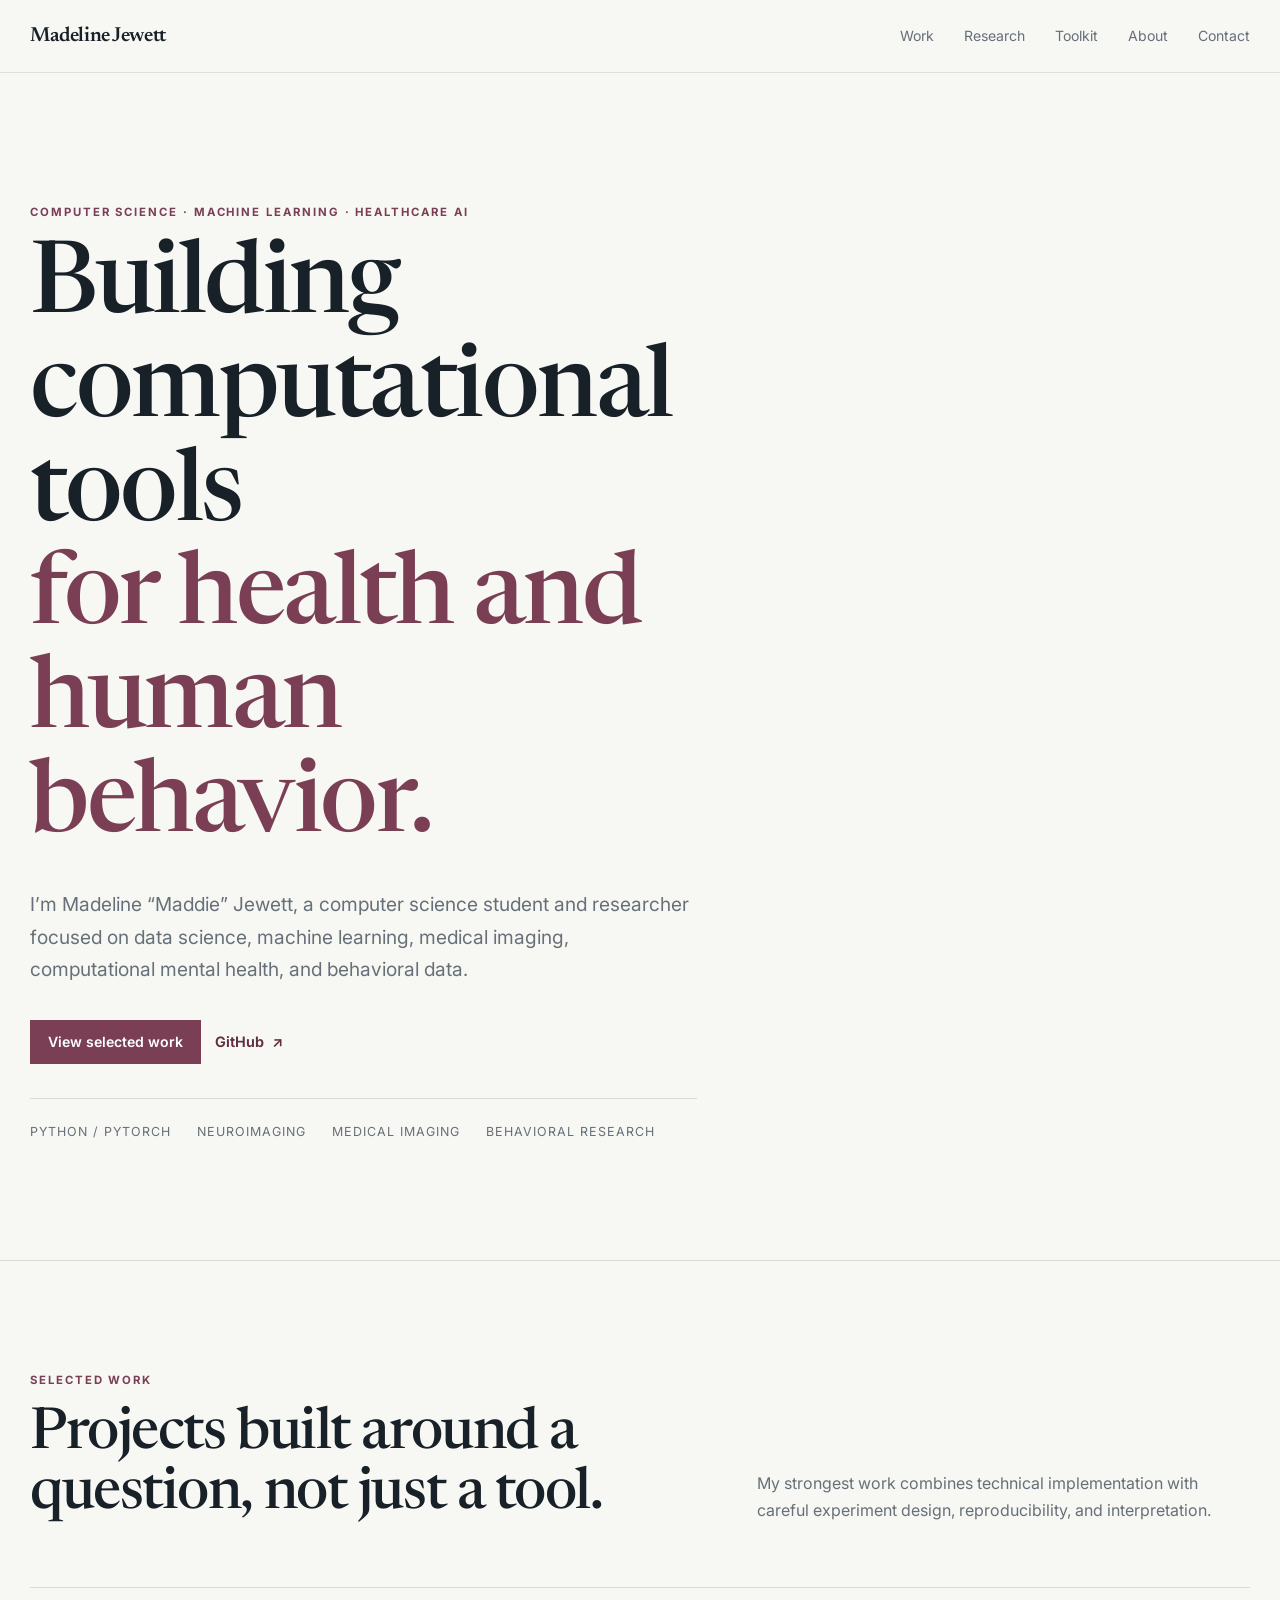
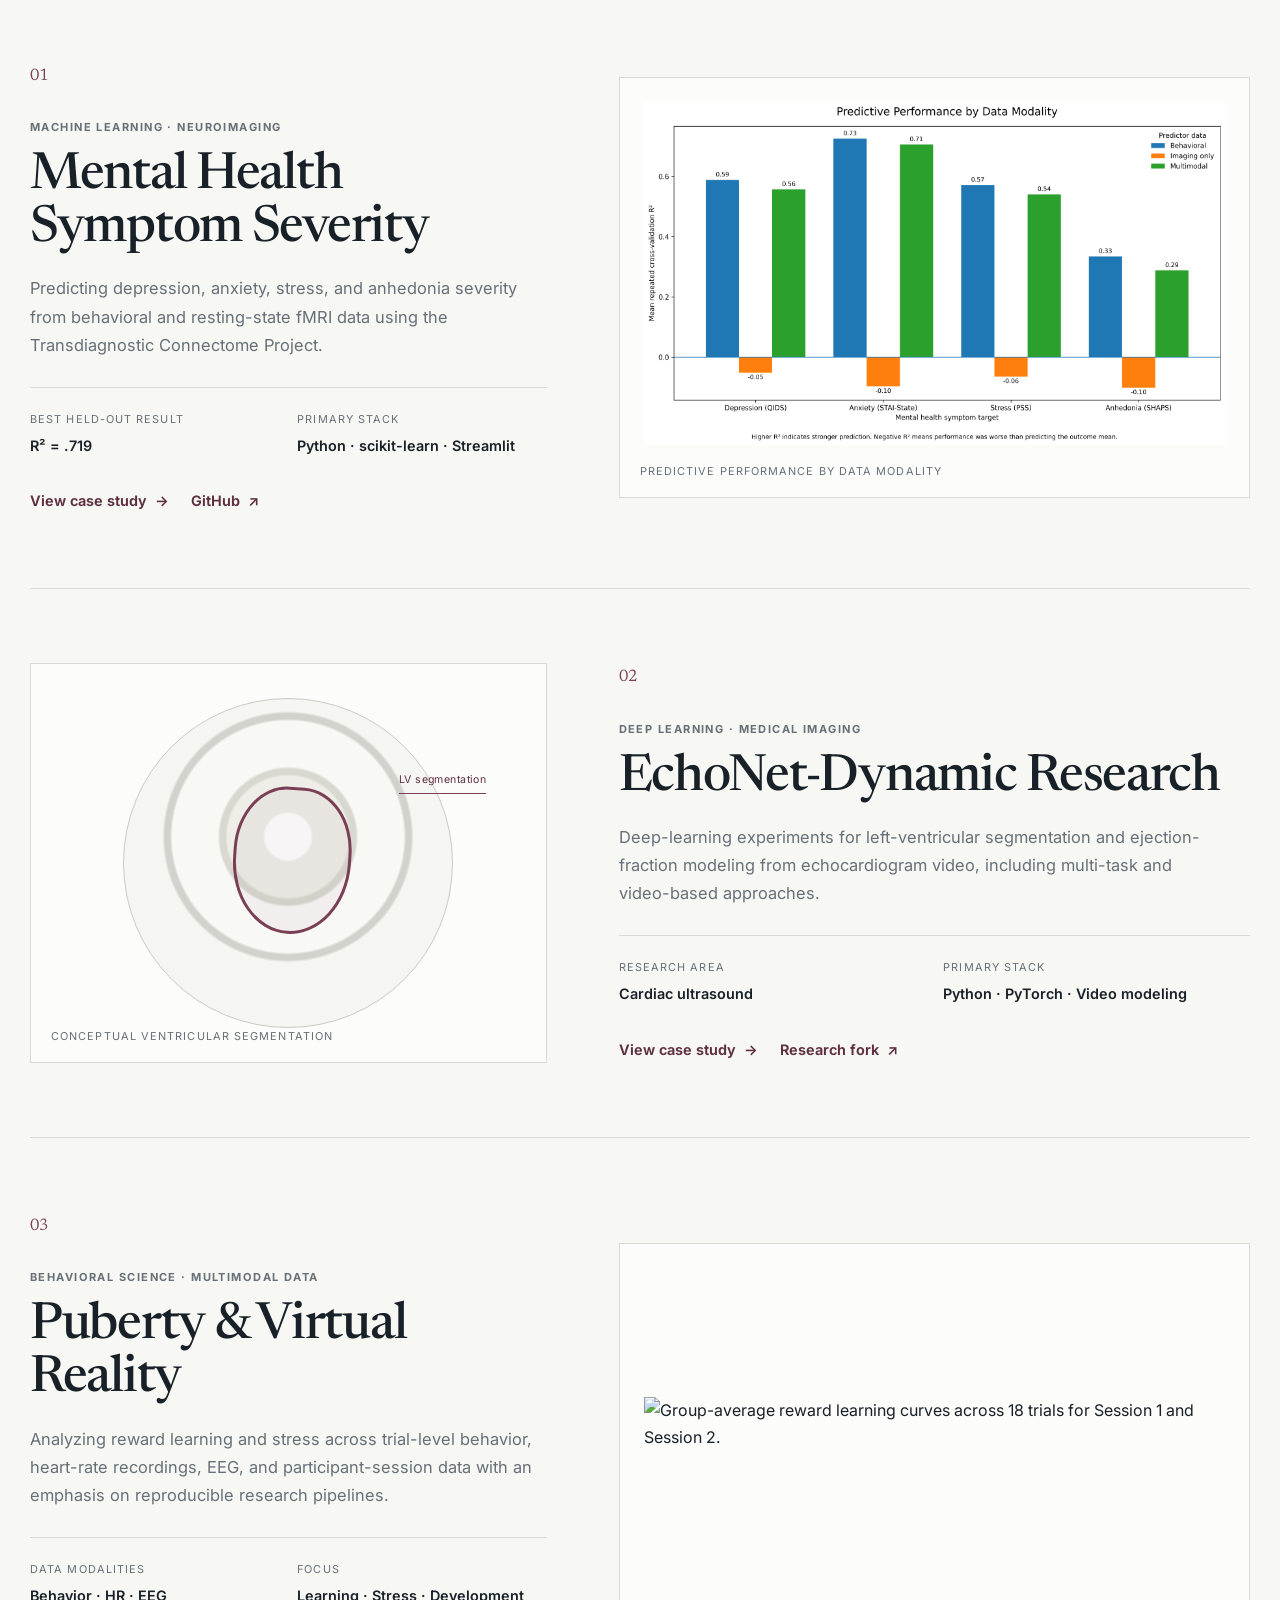
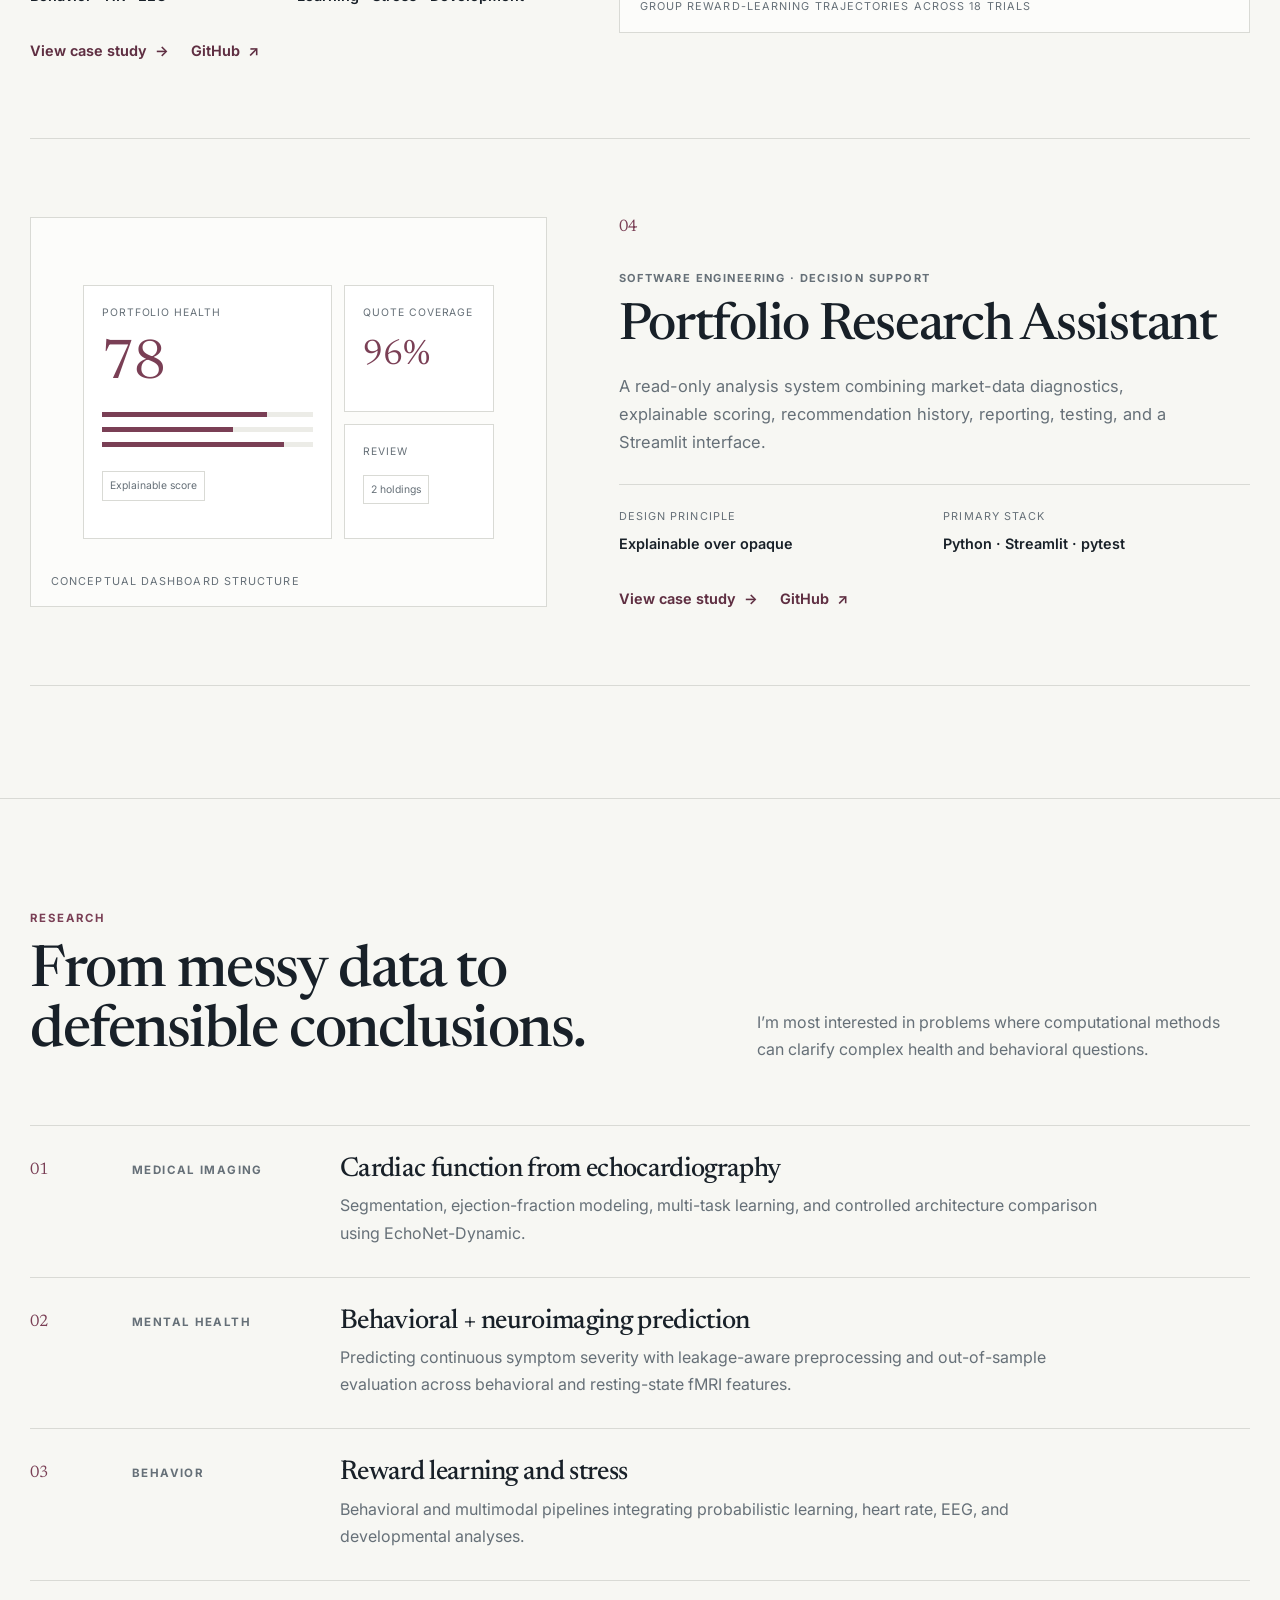
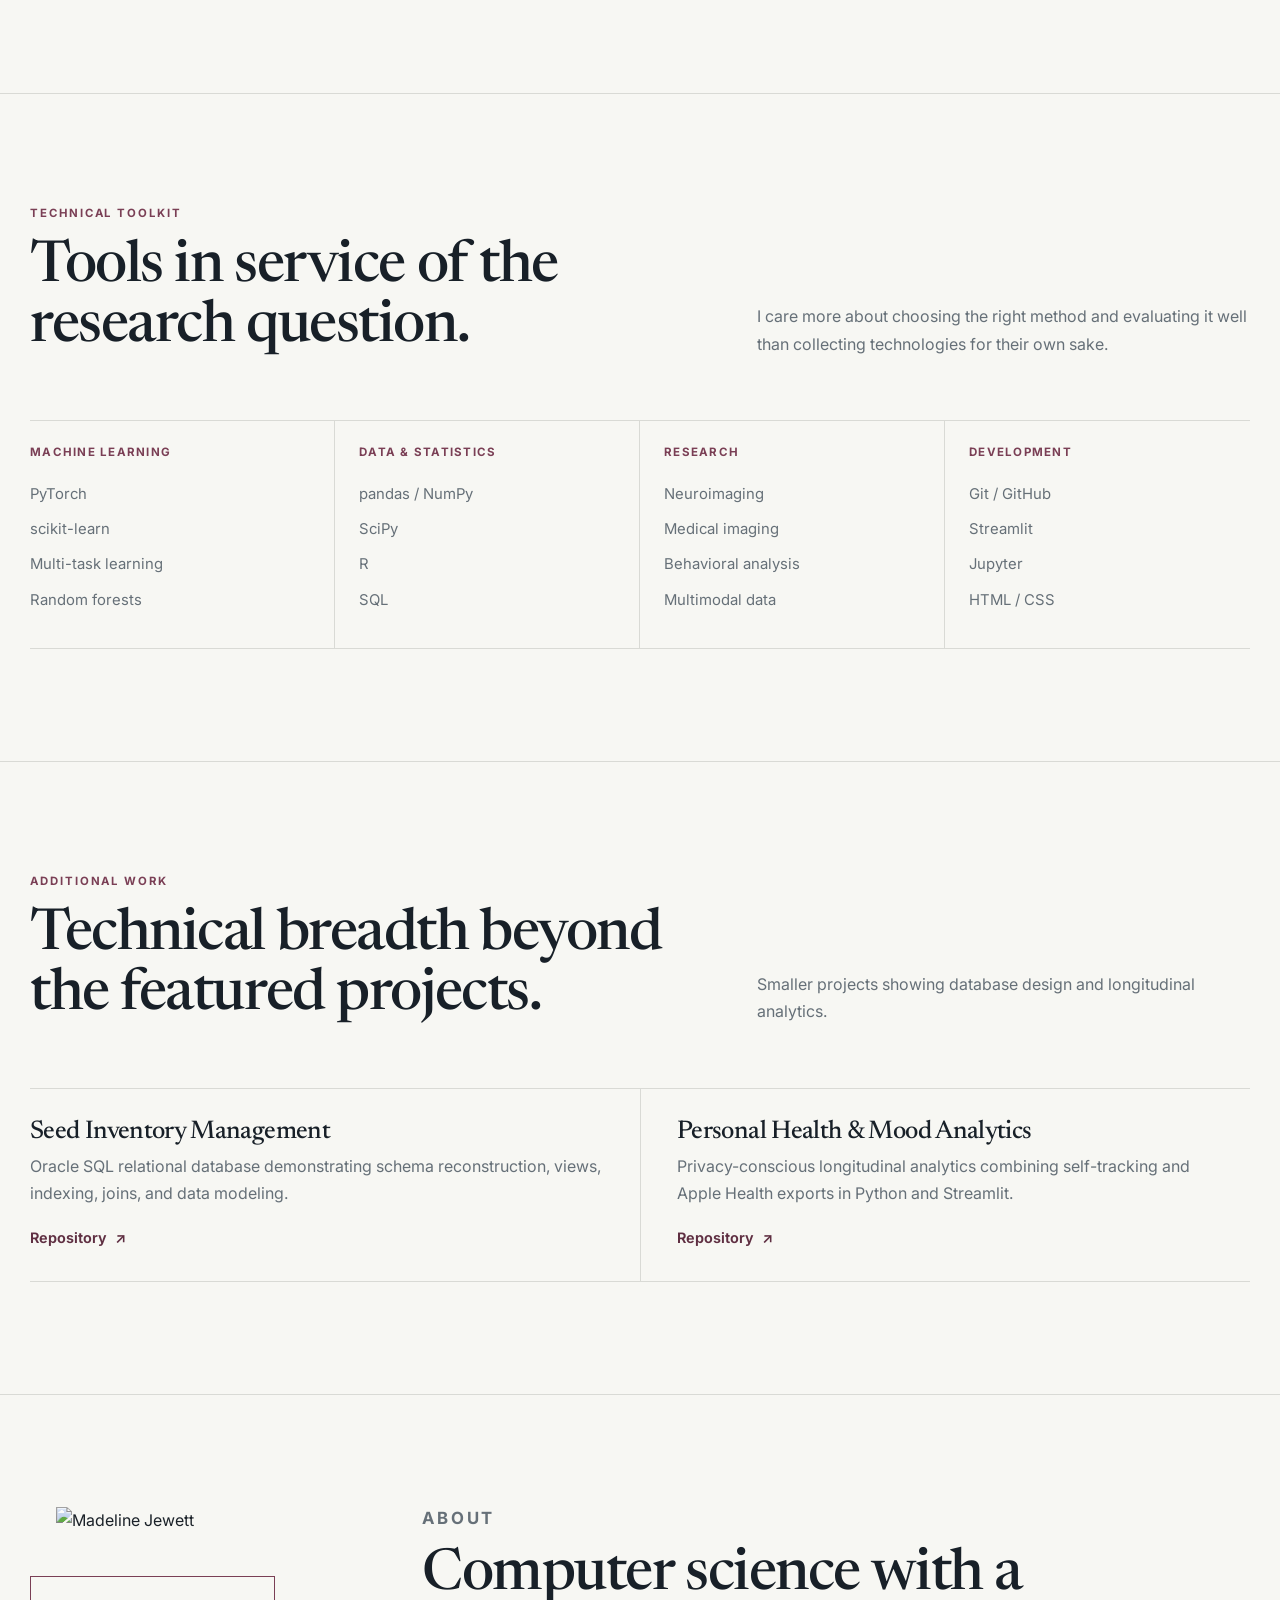
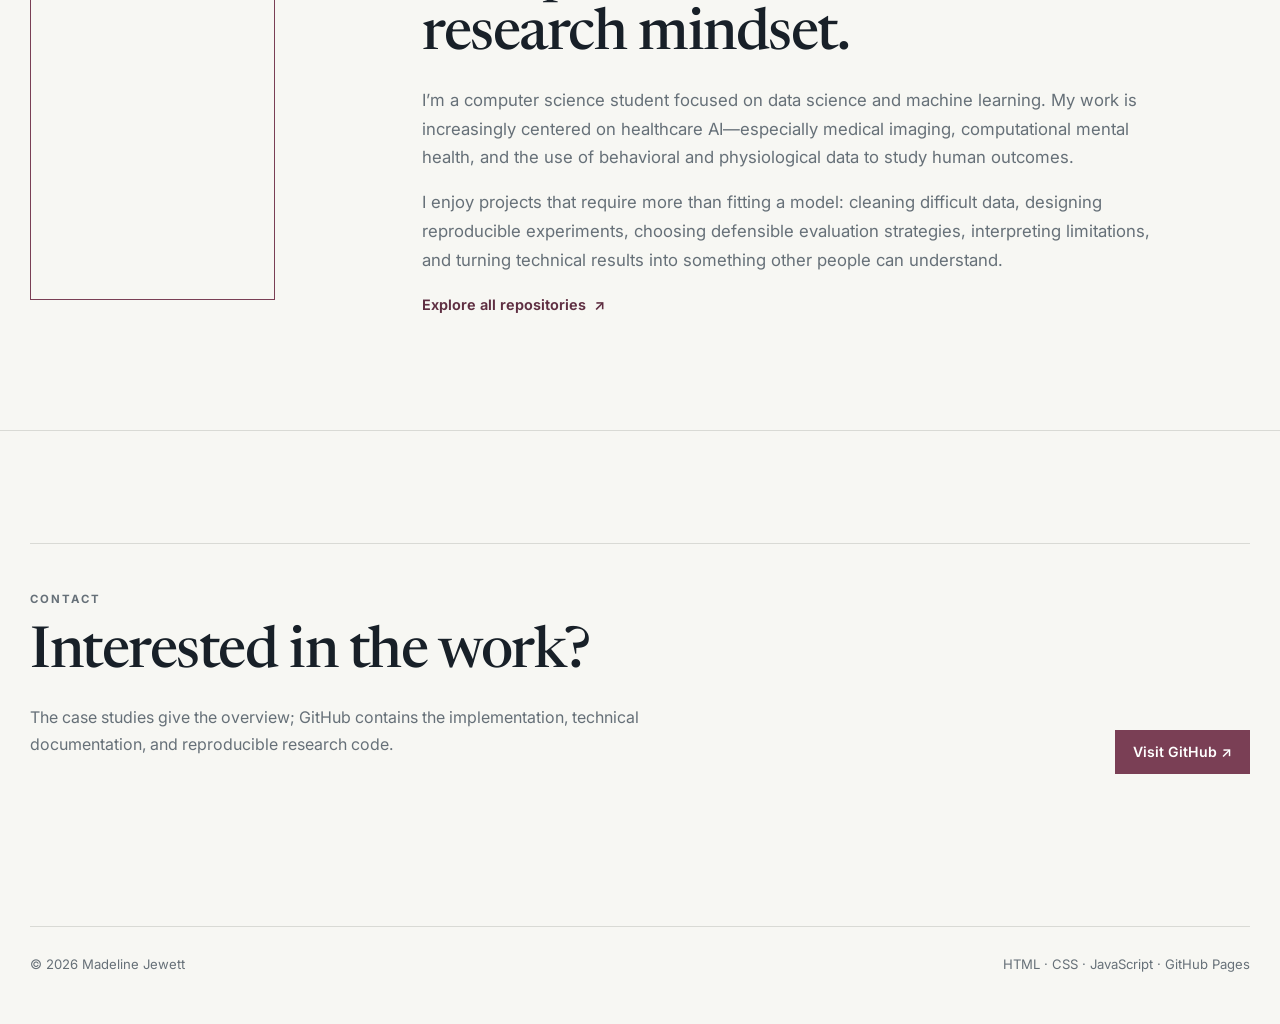
==== commit bb631eea: "update home page" ====
--- a/index.html
+++ b/index.html
@@ -179,69 +179,6 @@
 
             </div>
 
-
-            <aside
-                class="hero-editorial"
-                aria-label="Selected research result"
-            >
-
-                <div class="hero-metric-block">
-
-                    <div class="hero-metric-label">
-                        Selected result · symptom severity modeling
-                    </div>
-
-                    <div class="hero-metric">
-
-                        <strong>
-                            .719
-                        </strong>
-
-                        <span>
-                            held-out R²
-                        </span>
-
-                    </div>
-
-                    <div class="hero-mini-chart">
-
-                        <div
-                            class="hero-mini-bar"
-                            data-label="Anxiety"
-                        ></div>
-
-                        <div
-                            class="hero-mini-bar"
-                            data-label="Depression"
-                        ></div>
-
-                        <div
-                            class="hero-mini-bar"
-                            data-label="Stress"
-                        ></div>
-
-                        <div
-                            class="hero-mini-bar"
-                            data-label="Anhedonia"
-                        ></div>
-
-                    </div>
-
-                </div>
-
-                <p class="hero-note">
-
-                    <strong>
-                        Research focus:
-                    </strong>
-
-                    using computational methods to make complex health,
-                    imaging, and behavioral data more interpretable.
-
-                </p>
-
-            </aside>
-
         </div>
 
     </section>
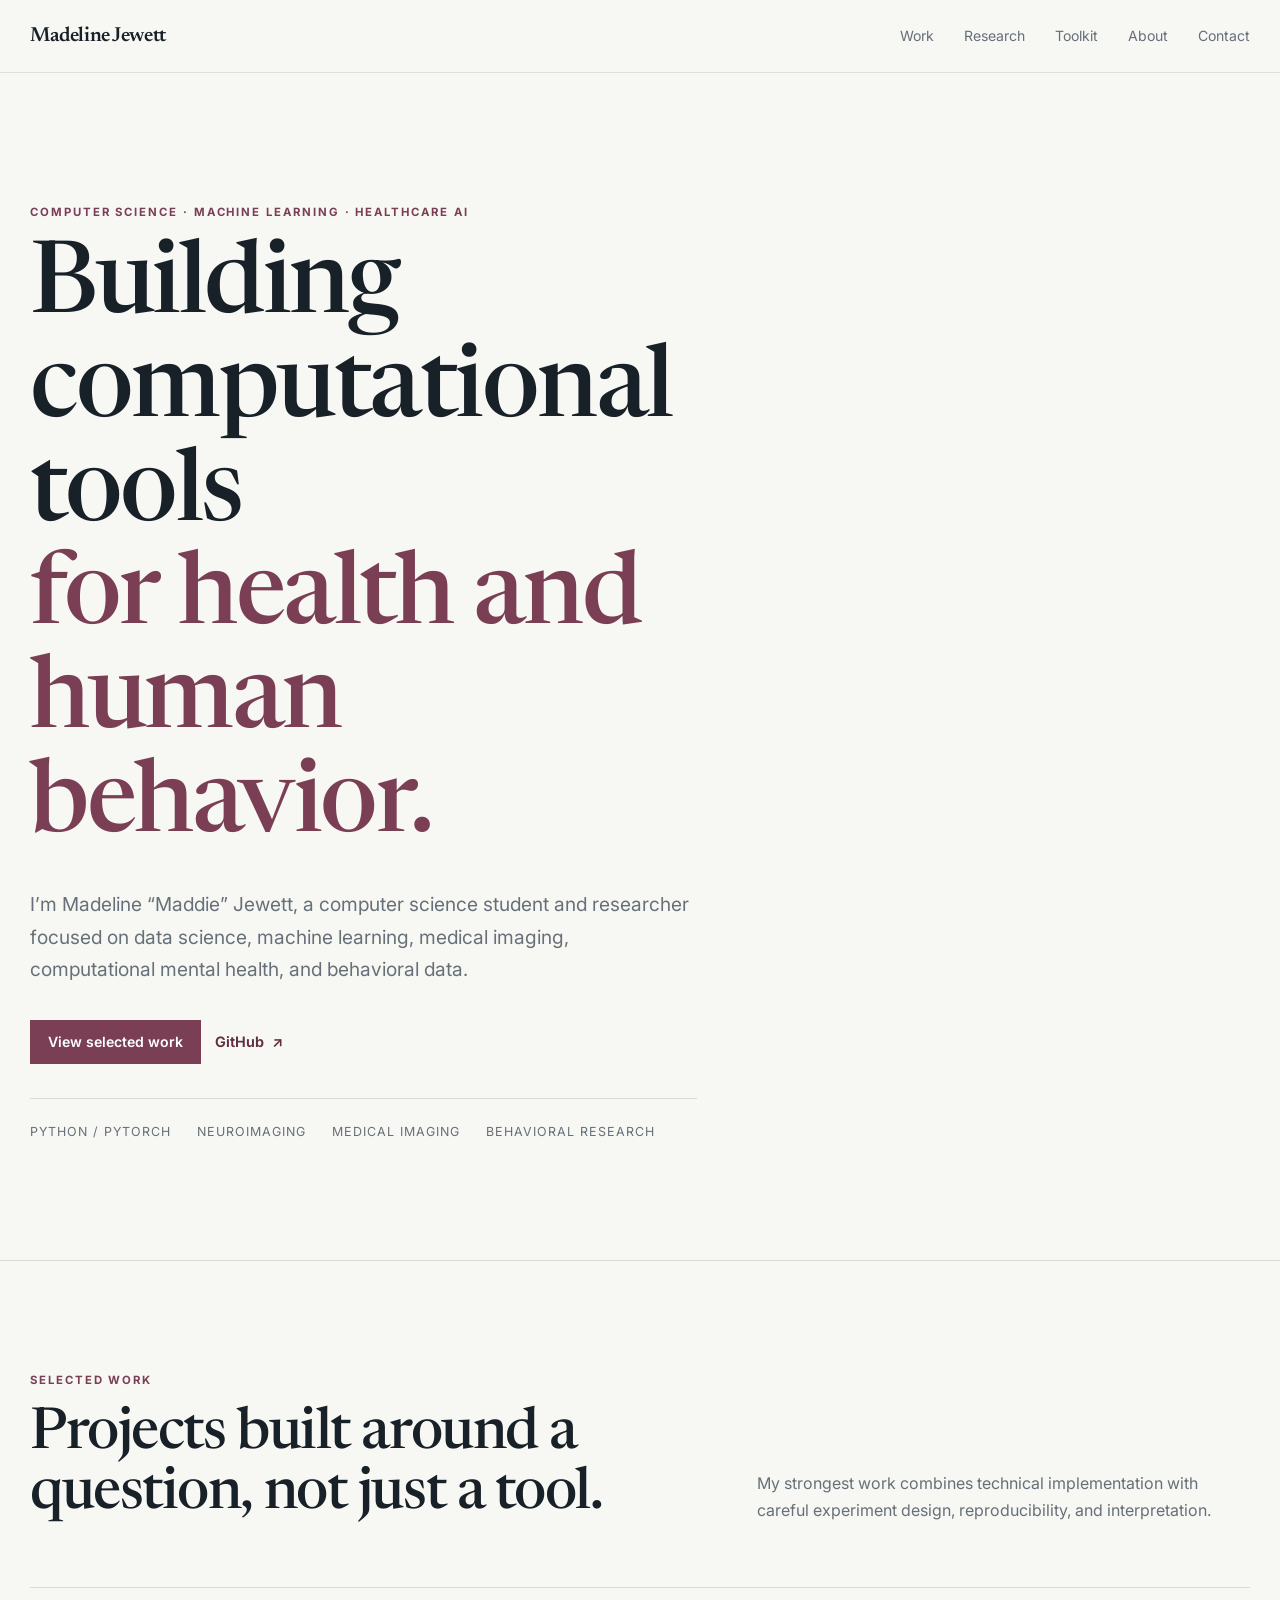
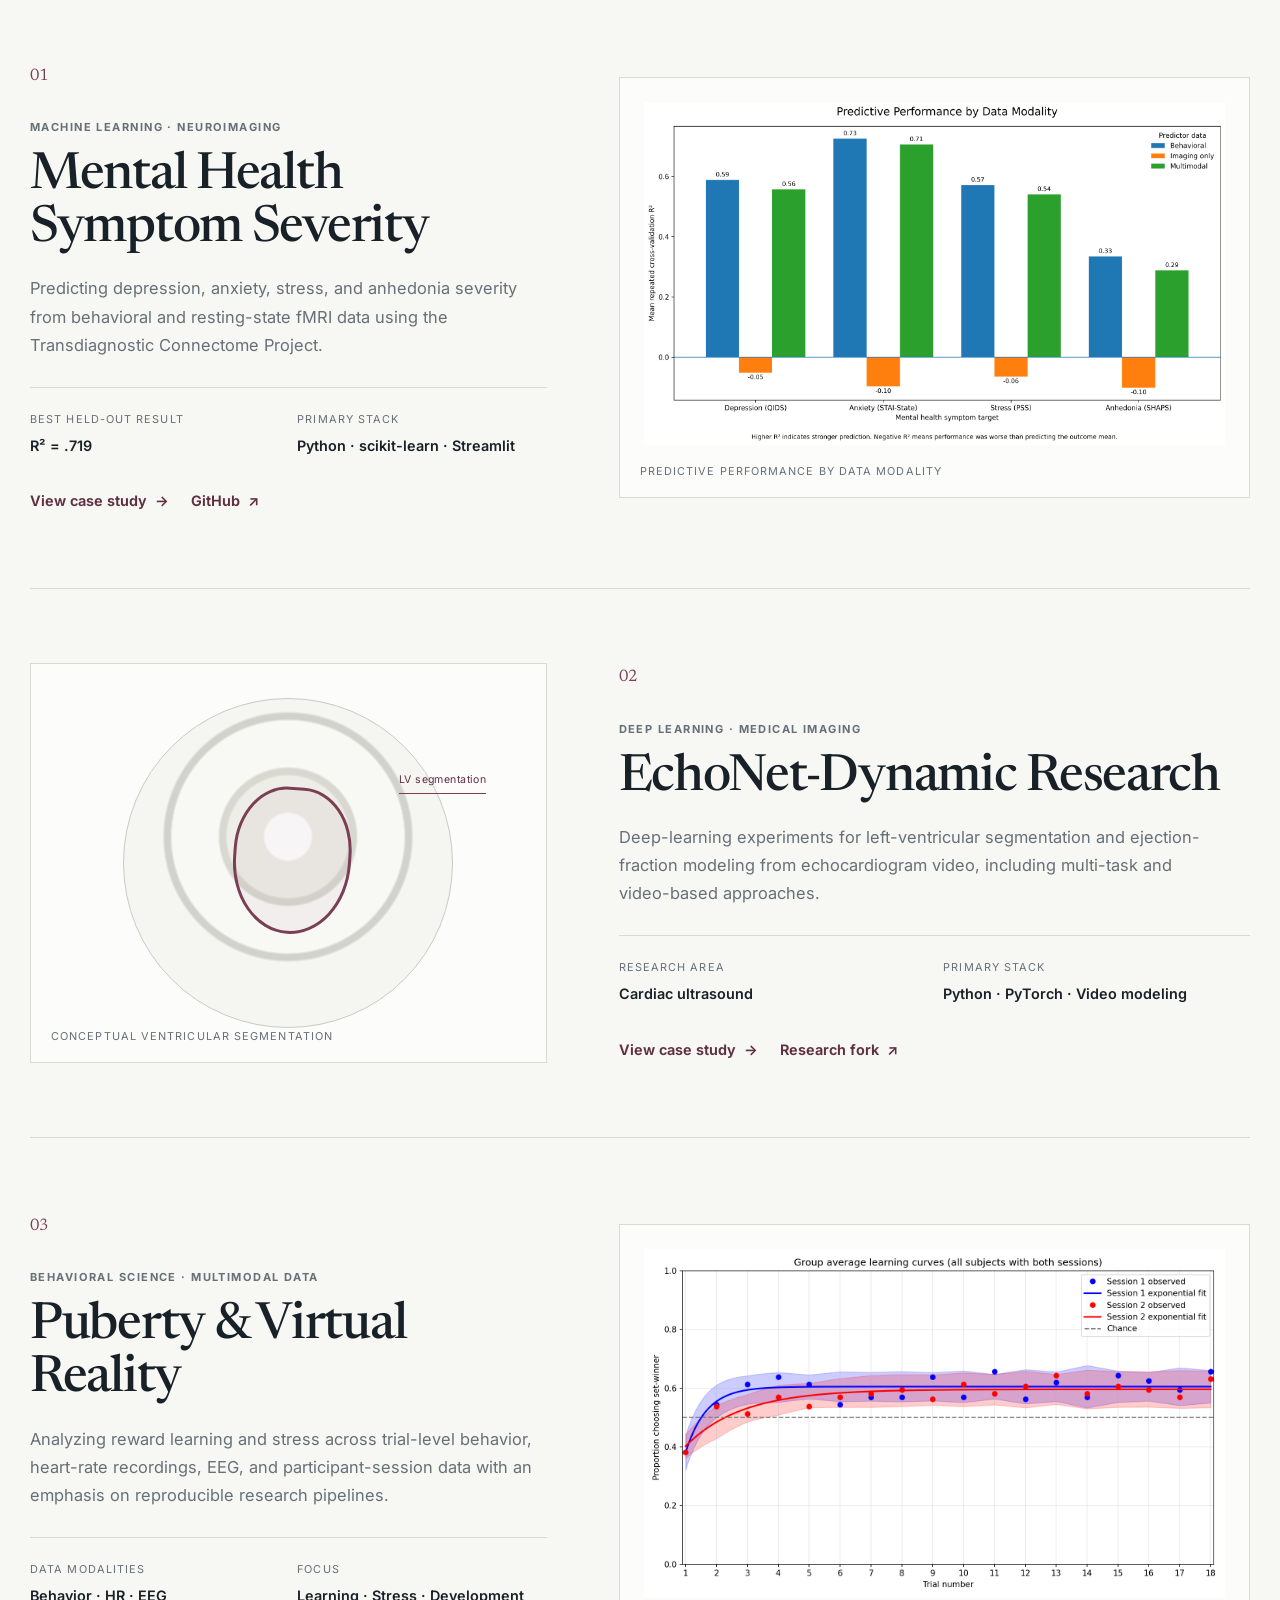
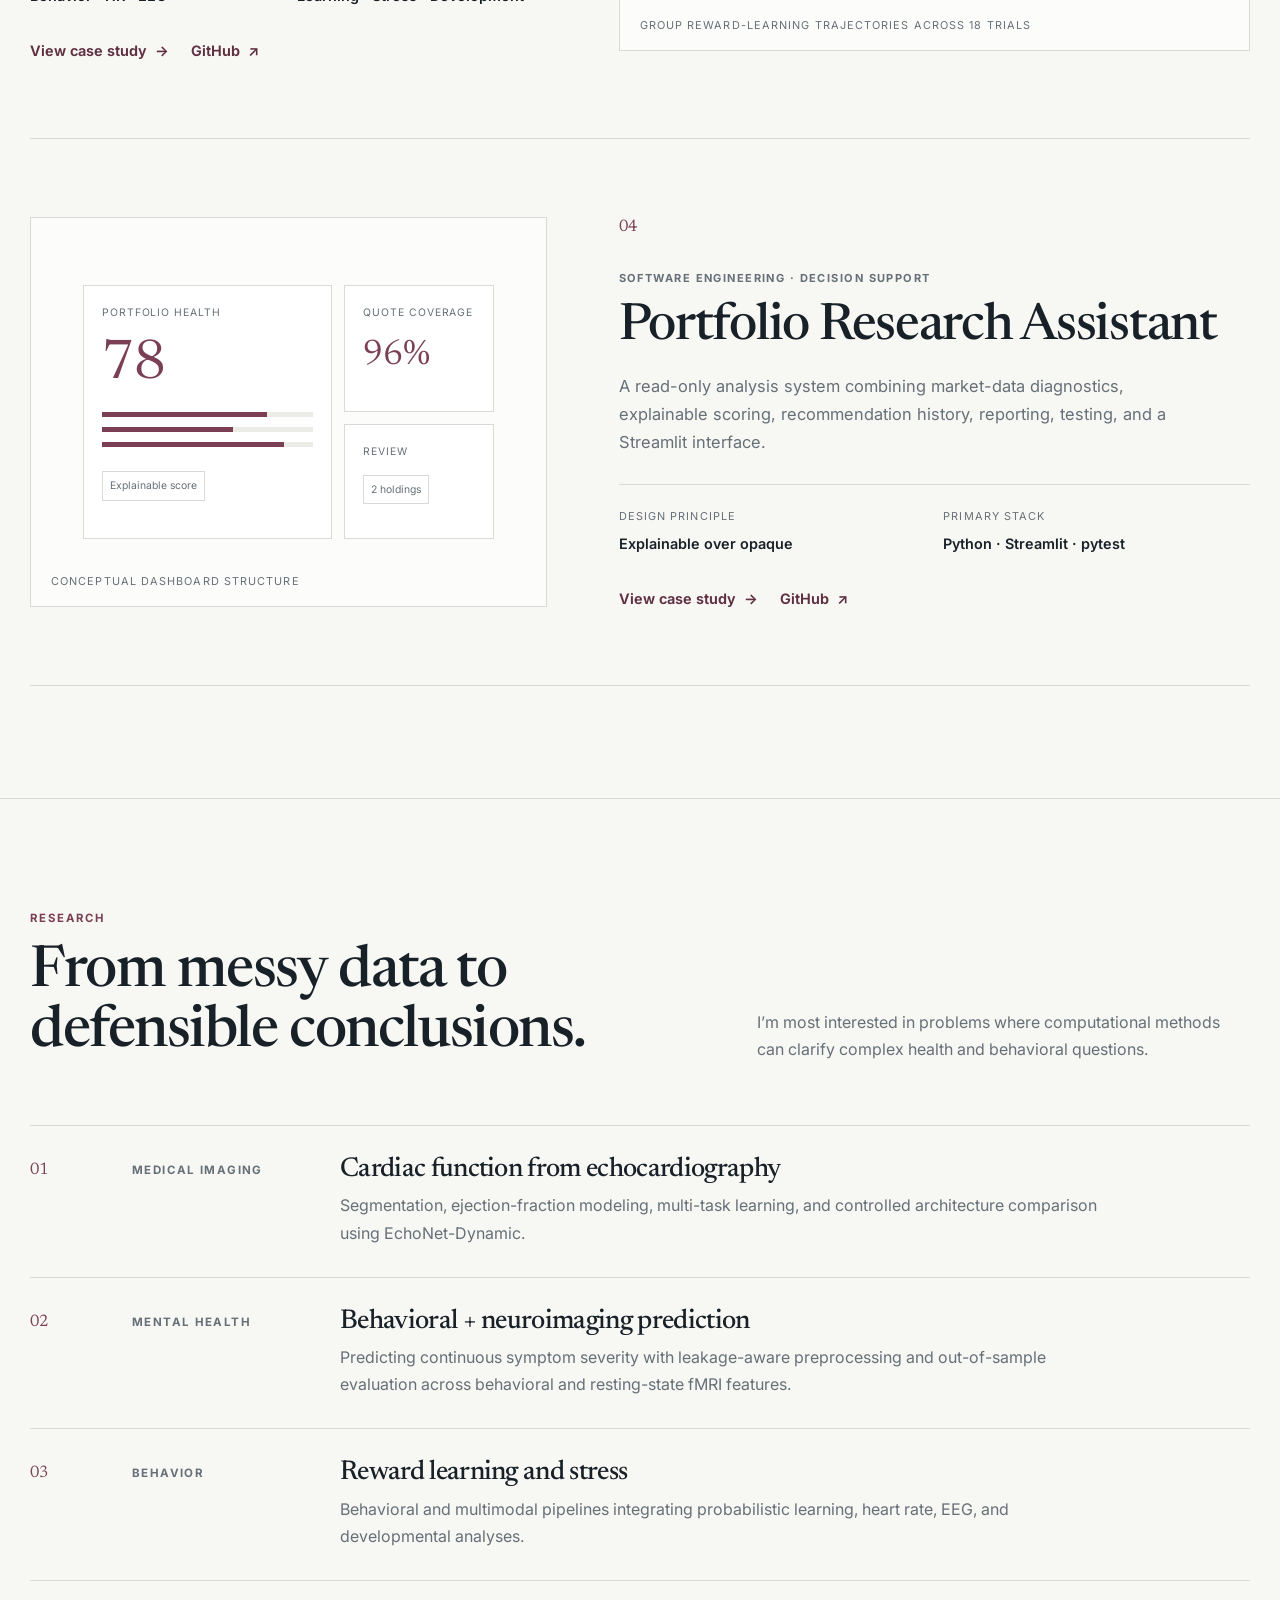
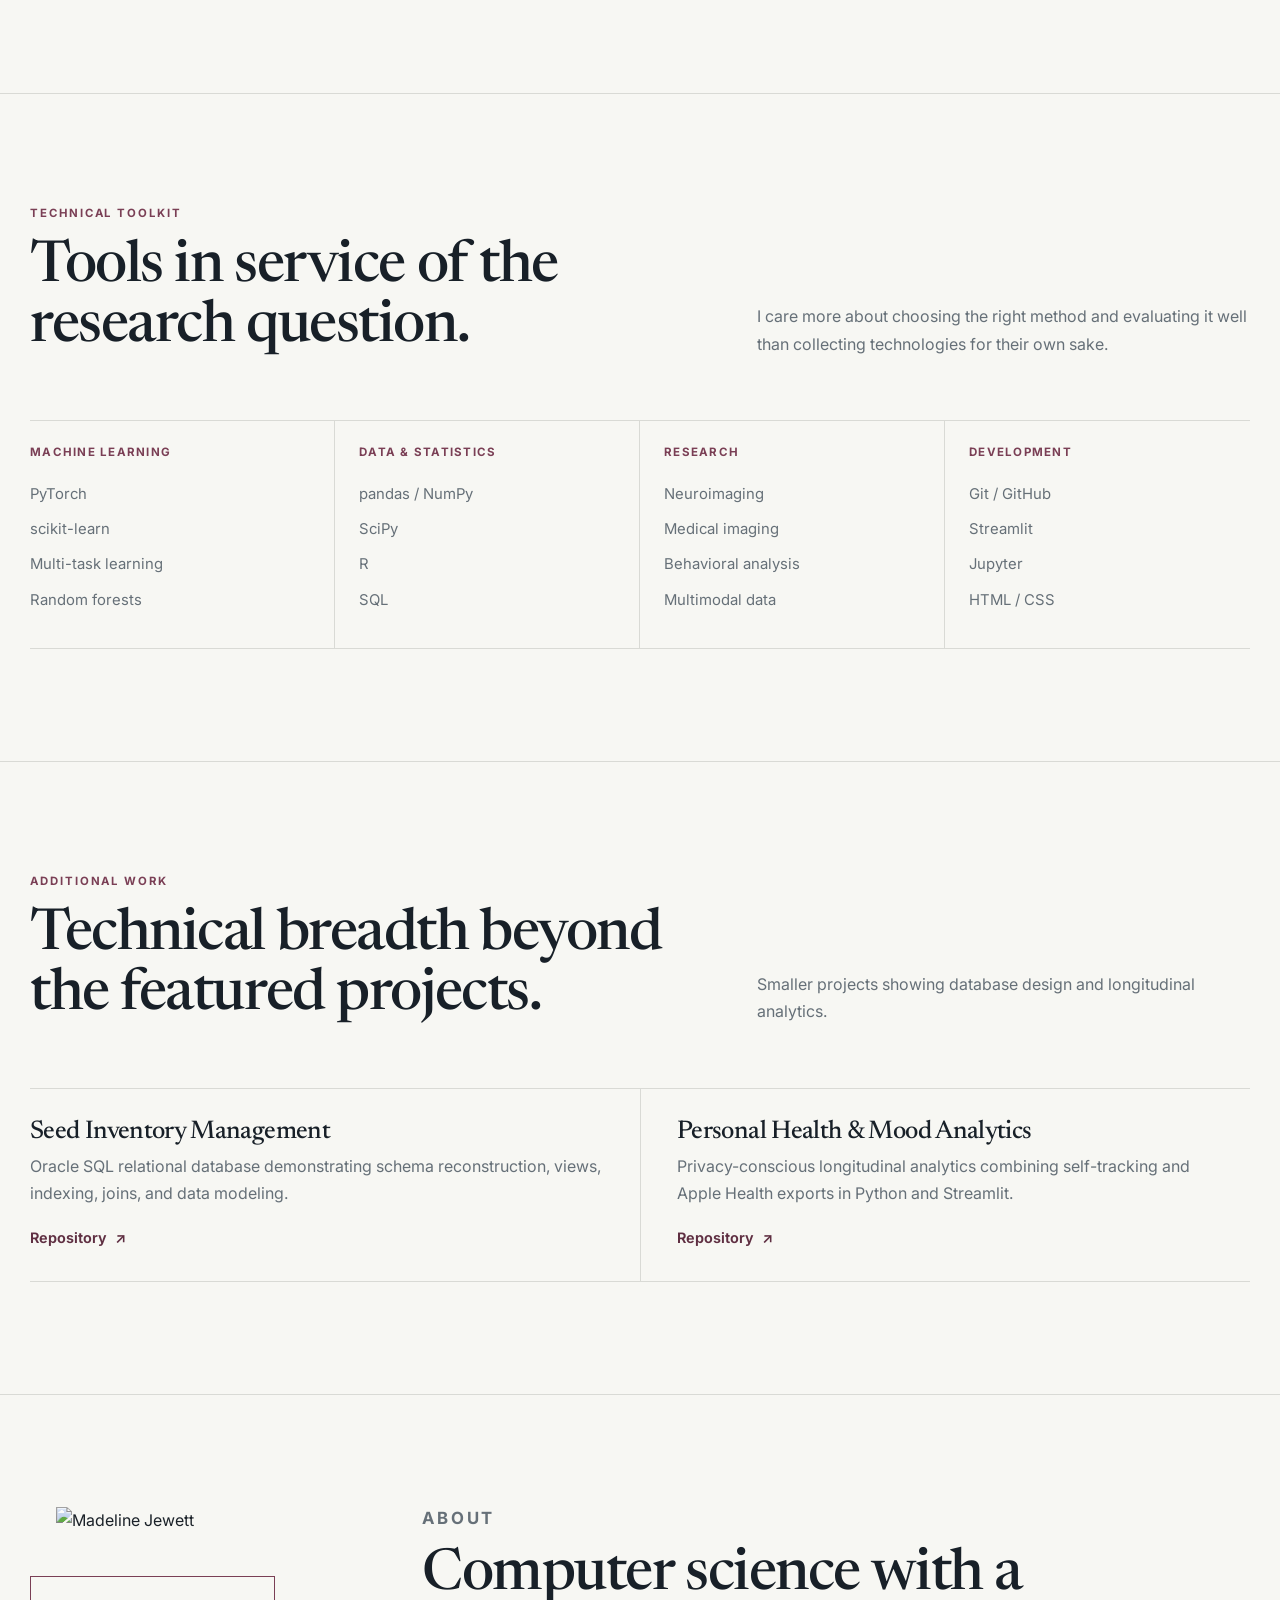
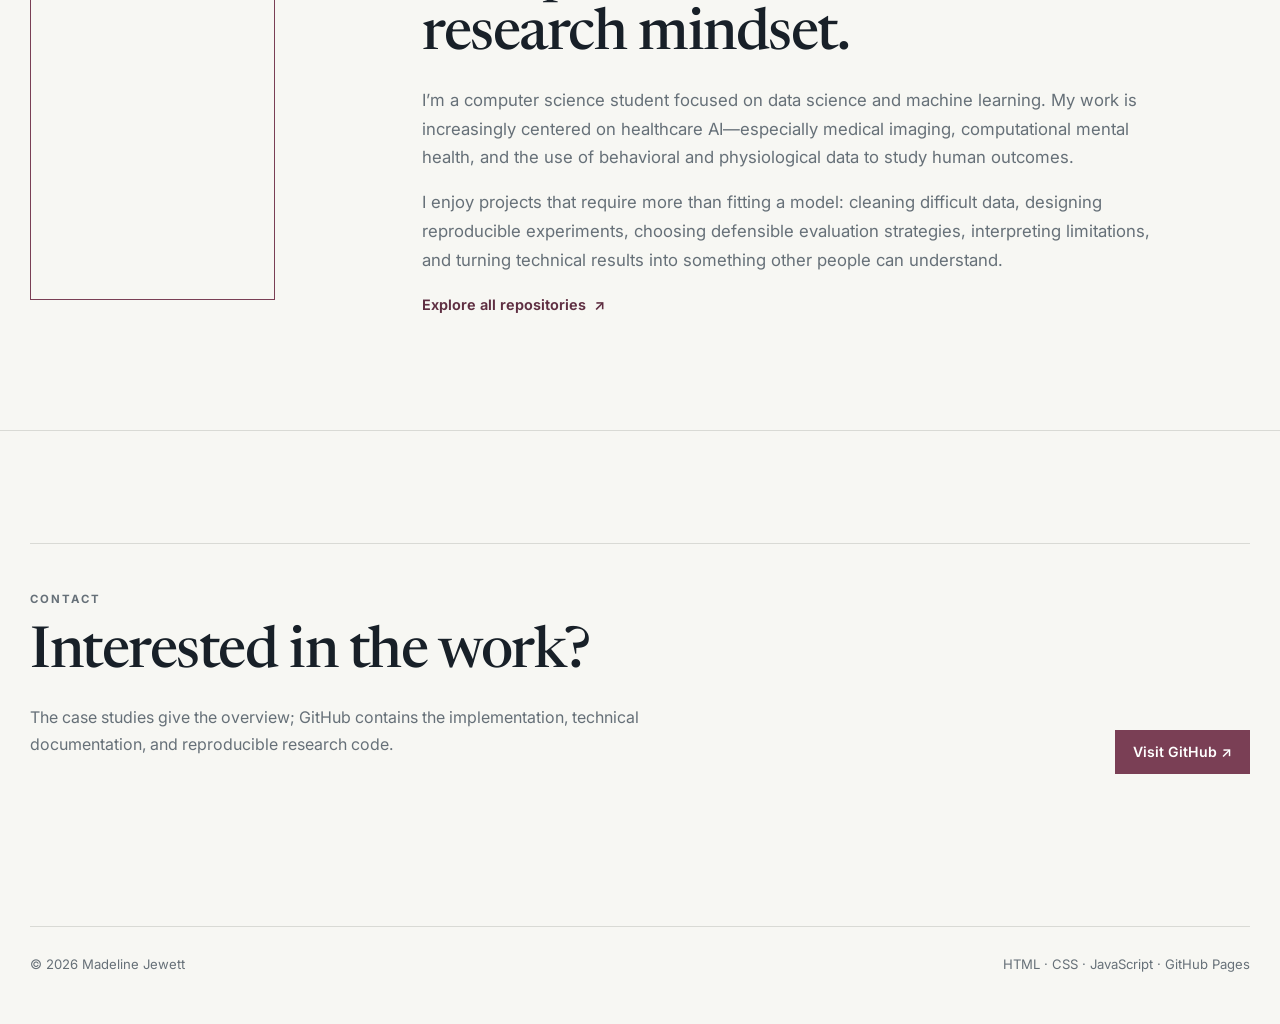
==== commit ceaaa6e1: "Typos" ====
--- a/index.html
+++ b/index.html
@@ -461,7 +461,7 @@
 
                         <a
                             class="text-link"
-                            href="projects/puberty-vr.html"
+                            href="projects/puberty_vr.html"
                         >
                             View case study
                             <span class="arrow">→</span>
@@ -485,7 +485,7 @@
                 <div class="project-art project-art-image">
 
                     <img
-                        src="assets/images/puberty-vr/group_average_curves.png"
+                        src="assets/images/puberty_vr/group_average_curves.png"
                         alt="Group-average reward learning curves across
                         18 trials for Session 1 and Session 2."
                     >
--- a/assets/css/styles.css
+++ b/assets/css/styles.css
@@ -1236,68 +1236,122 @@
    Research figures
    ========================================================= */
 
+/*
+   Introductory paragraph immediately before a figure.
+*/
 .figure-intro {
-    margin-bottom: 24px;
-
-    color: var(--muted);
-}
-
+    margin-bottom: 28px;
+
+    color: var(--muted);
+}
+
+
+/*
+   Standard research figure.
+
+   The figure itself stays aligned with the normal reading
+   column unless .figure-wide is also applied.
+*/
 .research-figure {
-    margin: 46px 0 54px;
+    margin: 44px 0 58px;
 }
 
 .research-figure a {
     display: block;
+
+    padding: 18px;
+
+    border: 1px solid var(--line);
+    background: var(--surface-strong);
+
+    transition:
+        border-color .2s ease,
+        transform .2s var(--ease);
+}
+
+.research-figure a:hover {
+    border-color: var(--accent);
+
+    transform: translateY(-2px);
 }
 
 .research-figure img {
+    display: block;
+
     width: 100%;
     height: auto;
 
-    border: 1px solid var(--line);
+    border: 0;
     background: #FFFFFF;
-
-    transition: border-color .2s ease;
-}
-
-.research-figure a:hover img {
-    border-color: var(--accent);
 }
 
 .research-figure figcaption {
-    max-width: 760px;
-    margin-top: 12px;
-
-    color: var(--muted);
-
-    font-size: .78rem;
-    line-height: 1.55;
+    max-width: 780px;
+    margin-top: 14px;
+
+    color: var(--muted);
+
+    font-size: .79rem;
+    line-height: 1.6;
 }
 
 .research-figure figcaption strong {
     color: var(--text);
+
     font-weight: 600;
 }
 
 
 /*
-   Allows large scientific figures to extend beyond
-   the narrower reading-text column.
+   Large scientific figures.
+
+   The surrounding prose remains at the comfortable 820px
+   reading width, while large plots can expand to 1080px.
+
+   The left:50% / translateX(-50%) combination centers the
+   wider figure around the reading column instead of allowing
+   it to extend only toward the right.
 */
 .figure-wide {
-    width: min(1100px, calc(100vw - 48px));
+    position: relative;
+    left: 50%;
+
+    width: min(1080px, calc(100vw - 64px));
     max-width: none;
-}
-
-
-/* Two related figures side by side */
+
+    transform: translateX(-50%);
+}
+
+
+/*
+   Particularly wide figures can receive a little more
+   breathing room without becoming visually disconnected
+   from the text around them.
+*/
+.figure-wide a {
+    padding: 22px;
+}
+
+
+/*
+   Two related research figures.
+
+   These also expand beyond the reading column, but are
+   centered evenly rather than spilling to one side.
+*/
 .figure-pair {
-    margin: 38px 0 16px;
+    position: relative;
+    left: 50%;
+
+    width: min(1000px, calc(100vw - 64px));
+    margin: 42px 0 18px;
 
     display: grid;
     grid-template-columns: repeat(2, minmax(0, 1fr));
 
-    gap: 22px;
+    gap: 24px;
+
+    transform: translateX(-50%);
 }
 
 .figure-pair figure {
@@ -1306,24 +1360,35 @@
 
 .figure-pair a {
     display: block;
+
+    padding: 14px;
+
+    border: 1px solid var(--line);
+    background: var(--surface-strong);
+
+    transition:
+        border-color .2s ease,
+        transform .2s var(--ease);
+}
+
+.figure-pair a:hover {
+    border-color: var(--accent);
+
+    transform: translateY(-2px);
 }
 
 .figure-pair img {
+    display: block;
+
     width: 100%;
     height: auto;
 
-    border: 1px solid var(--line);
+    border: 0;
     background: #FFFFFF;
-
-    transition: border-color .2s ease;
-}
-
-.figure-pair a:hover img {
-    border-color: var(--accent);
 }
 
 .figure-pair figcaption {
-    margin-top: 10px;
+    margin-top: 11px;
 
     color: var(--muted);
 
@@ -1333,19 +1398,59 @@
 
 .figure-group-caption {
     max-width: 760px;
-    margin: 12px 0 52px;
-
-    color: var(--muted);
-
-    font-size: .78rem;
-    line-height: 1.55;
+    margin: 12px 0 54px;
+
+    color: var(--muted);
+
+    font-size: .79rem;
+    line-height: 1.6;
 }
 
 .figure-group-caption strong {
     color: var(--text);
+
     font-weight: 600;
 }
 
+
+/*
+   Optional figure label.
+
+   Useful later if you want small labels such as
+   "Figure 1" or "Model comparison".
+*/
+.figure-label {
+    margin-bottom: 10px;
+
+    color: var(--accent);
+
+    font-size: .68rem;
+    font-weight: 700;
+
+    letter-spacing: .12em;
+    text-transform: uppercase;
+}
+
+
+/*
+   Homepage research images.
+*/
+.project-art-image {
+    padding: 24px 24px 52px;
+
+    background: var(--surface);
+}
+
+.project-art-image img {
+    display: block;
+
+    width: 100%;
+    height: auto;
+
+    max-height: 390px;
+
+    object-fit: contain;
+}
 
 /* =========================================================
    Tablet
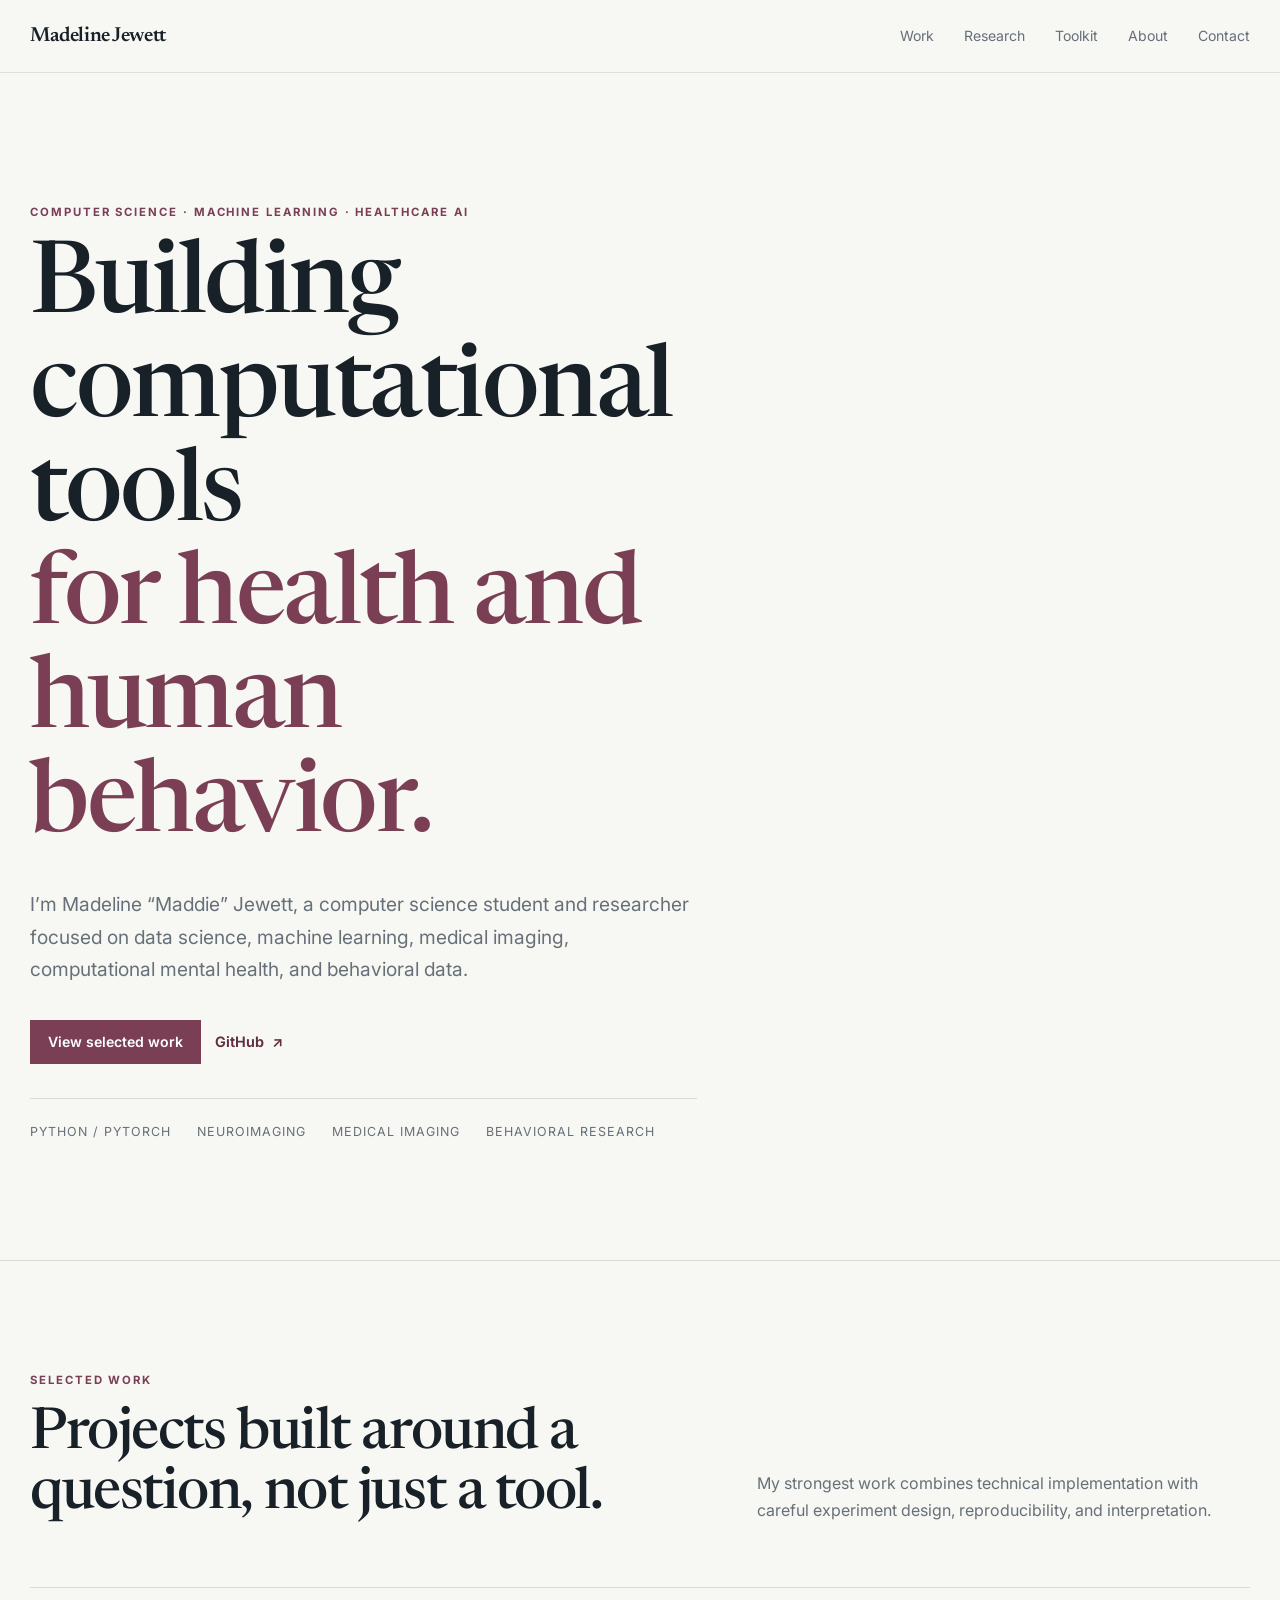
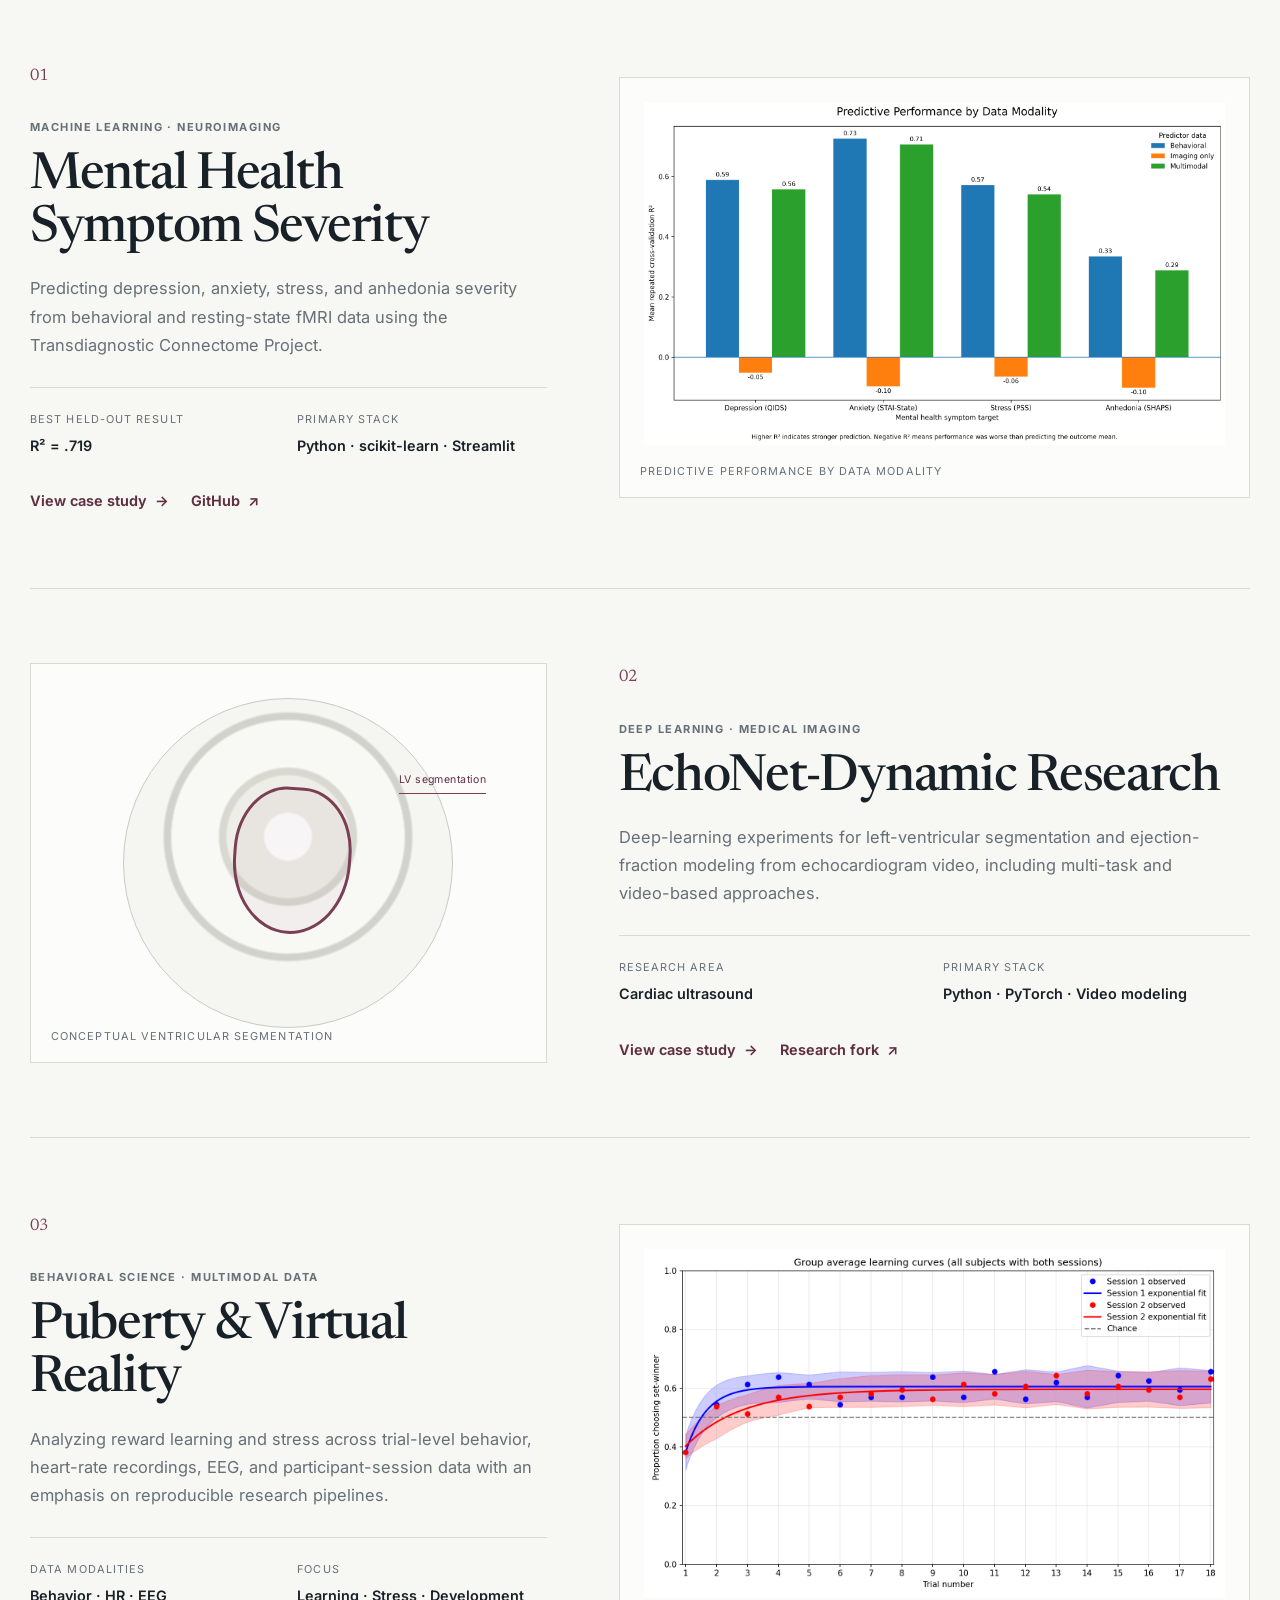
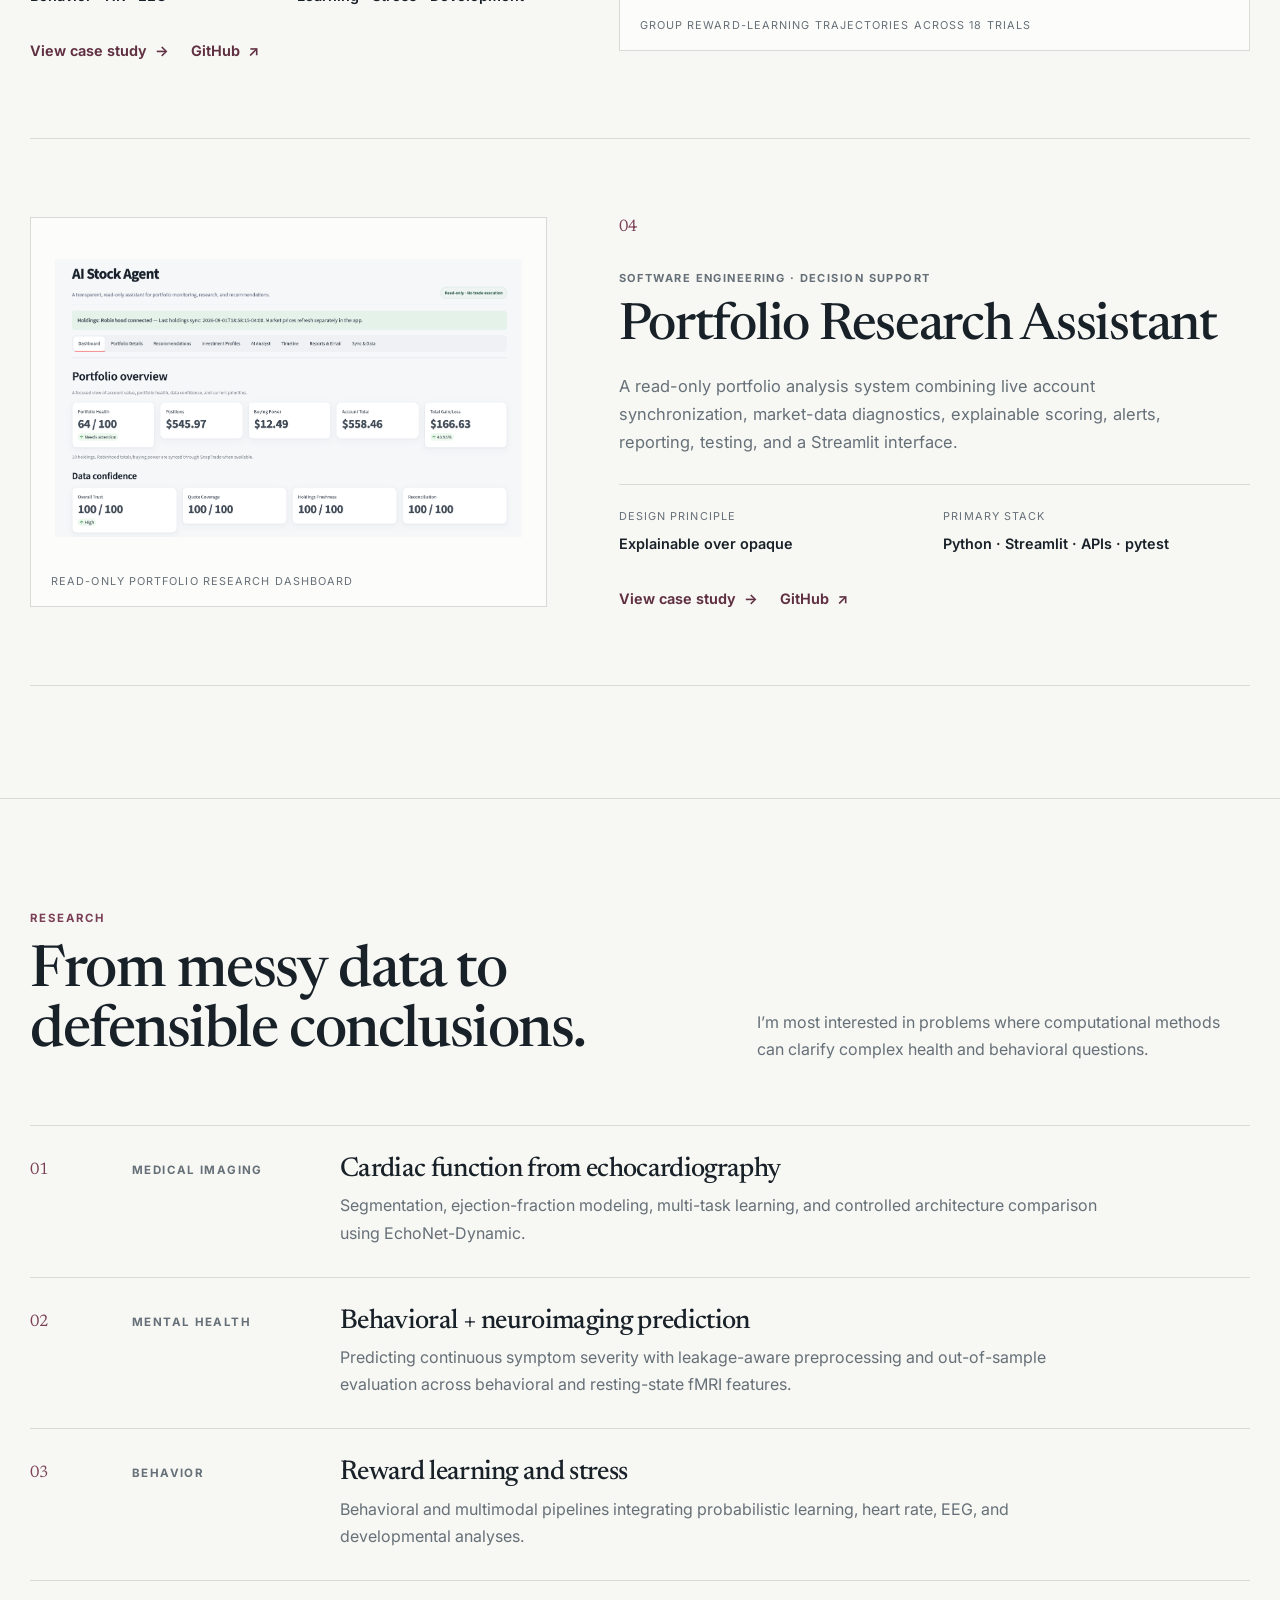
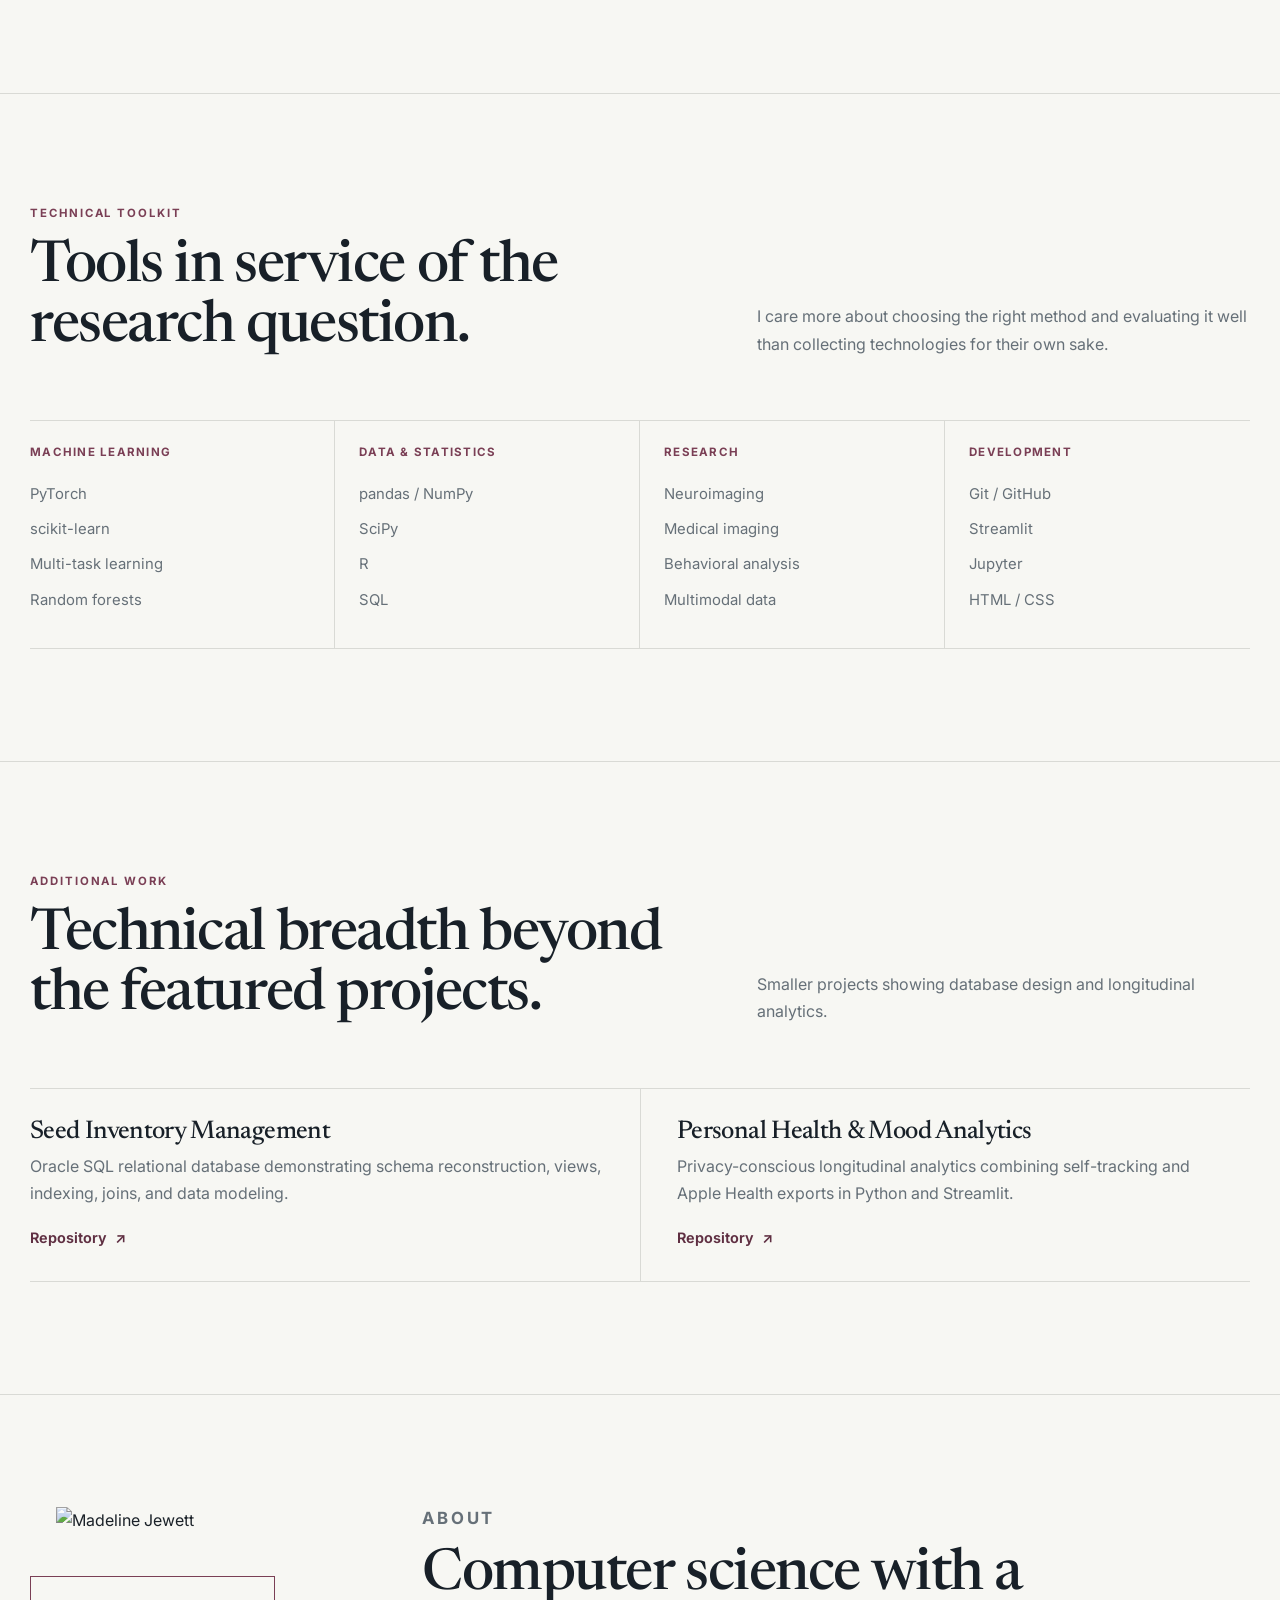
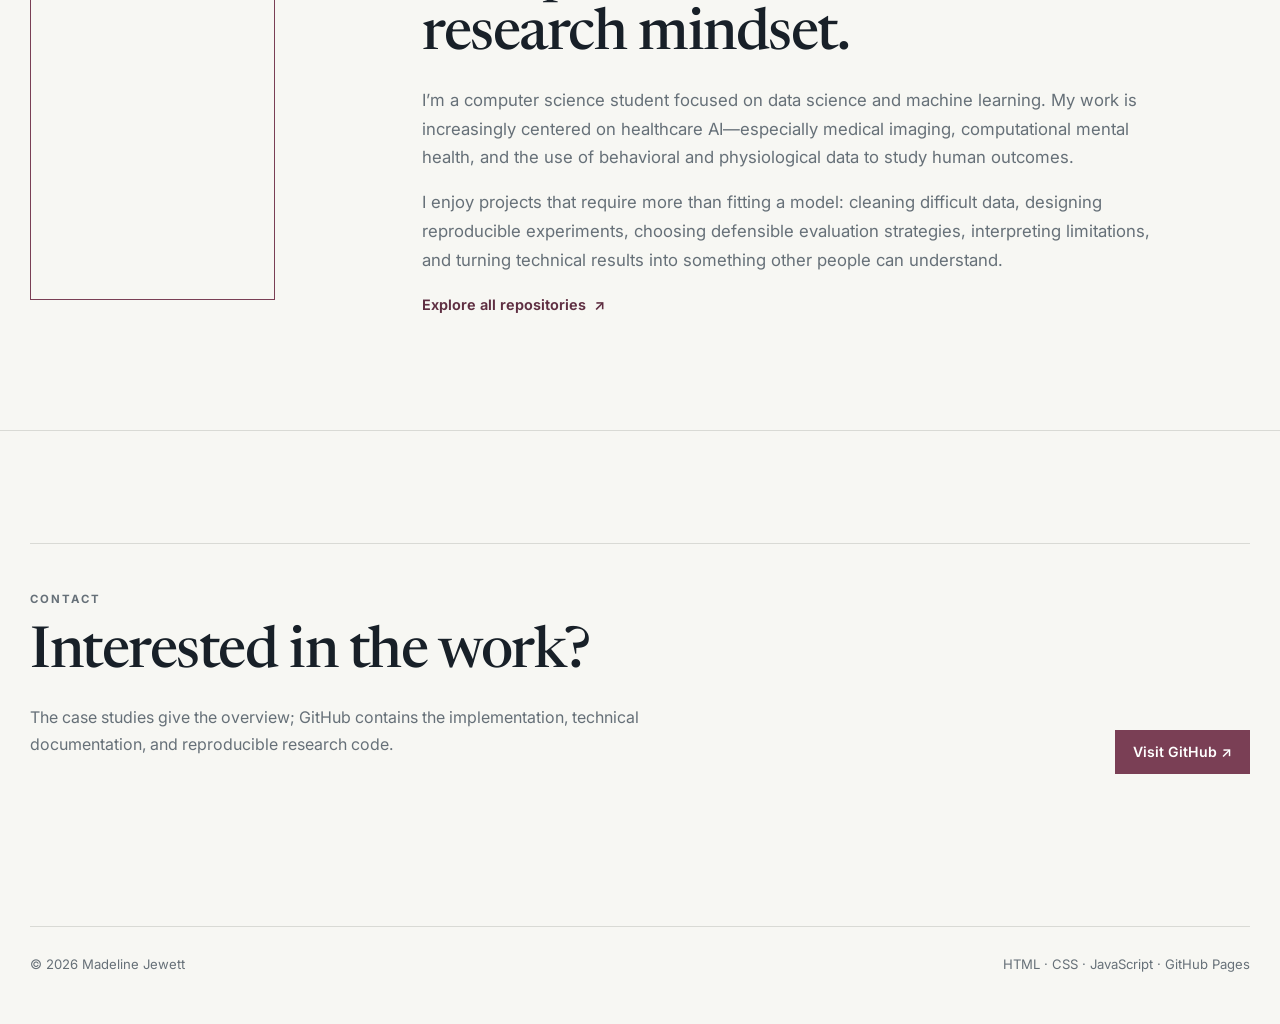
==== commit d72c6c44: "Stock agent figures added" ====
--- a/index.html
+++ b/index.html
@@ -518,10 +518,9 @@
                     </h3>
 
                     <p>
-                        A read-only analysis system combining market-data
-                        diagnostics, explainable scoring, recommendation
-                        history, reporting, testing, and a Streamlit
-                        interface.
+                        A read-only portfolio analysis system combining live account
+                        synchronization, market-data diagnostics, explainable scoring,
+                        alerts, reporting, testing, and a Streamlit interface.
                     </p>
 
                     <div class="project-facts">
@@ -545,7 +544,7 @@
                             </span>
 
                             <strong>
-                                Python · Streamlit · pytest
+                                Python · Streamlit · APIs · pytest
                             </strong>
 
                         </div>
@@ -556,7 +555,7 @@
 
                         <a
                             class="text-link"
-                            href="projects/portfolio-assistant.html"
+                            href="projects/stock-agent.html"
                         >
                             View case study
                             <span class="arrow">→</span>
@@ -577,71 +576,17 @@
                 </div>
 
 
-                <div class="project-art">
-
-                    <div class="dashboard-mini">
-
-                        <div class="dash-panel large">
-
-                            <div class="dash-label">
-                                Portfolio health
-                            </div>
-
-                            <div class="dash-score">
-                                78
-                            </div>
-
-                            <div class="dash-line">
-                                <span style="width: 78%"></span>
-                            </div>
-
-                            <div class="dash-line">
-                                <span style="width: 62%"></span>
-                            </div>
-
-                            <div class="dash-line">
-                                <span style="width: 86%"></span>
-                            </div>
-
-                            <span class="dash-badge">
-                                Explainable score
-                            </span>
-
-                        </div>
-
-
-                        <div class="dash-panel">
-
-                            <div class="dash-label">
-                                Quote coverage
-                            </div>
-
-                            <div
-                                class="dash-score"
-                                style="font-size: 2.2rem"
-                            >
-                                96%
-                            </div>
-
-                        </div>
-
-
-                        <div class="dash-panel">
-
-                            <div class="dash-label">
-                                Review
-                            </div>
-
-                            <span class="dash-badge">
-                                2 holdings
-                            </span>
-
-                        </div>
-
-                    </div>
+                <div class="project-art project-art-image">
+
+                    <img
+                        src="assets/images/stock_agent/dashboard.png"
+                        alt="Portfolio Research Assistant dashboard showing portfolio
+                        health, account totals, portfolio performance, and data-confidence
+                        metrics."
+                    >
 
                     <span class="art-caption">
-                        Conceptual dashboard structure
+                        Read-only portfolio research dashboard
                     </span>
 
                 </div>
--- a/assets/css/styles.css
+++ b/assets/css/styles.css
@@ -1248,9 +1248,6 @@
 
 /*
    Standard research figure.
-
-   The figure itself stays aligned with the normal reading
-   column unless .figure-wide is also applied.
 */
 .research-figure {
     margin: 44px 0 58px;
@@ -1299,37 +1296,6 @@
     color: var(--text);
 
     font-weight: 600;
-}
-
-
-/*
-   Large scientific figures.
-
-   The surrounding prose remains at the comfortable 820px
-   reading width, while large plots can expand to 1080px.
-
-   The left:50% / translateX(-50%) combination centers the
-   wider figure around the reading column instead of allowing
-   it to extend only toward the right.
-*/
-.figure-wide {
-    position: relative;
-    left: 50%;
-
-    width: min(1080px, calc(100vw - 64px));
-    max-width: none;
-
-    transform: translateX(-50%);
-}
-
-
-/*
-   Particularly wide figures can receive a little more
-   breathing room without becoming visually disconnected
-   from the text around them.
-*/
-.figure-wide a {
-    padding: 22px;
 }
 
 
@@ -1680,10 +1646,6 @@
         margin: 34px 0 42px;
     }
 
-    .figure-wide {
-        width: 100%;
-    }
-
     .figure-pair {
         grid-template-columns: 1fr;
 
